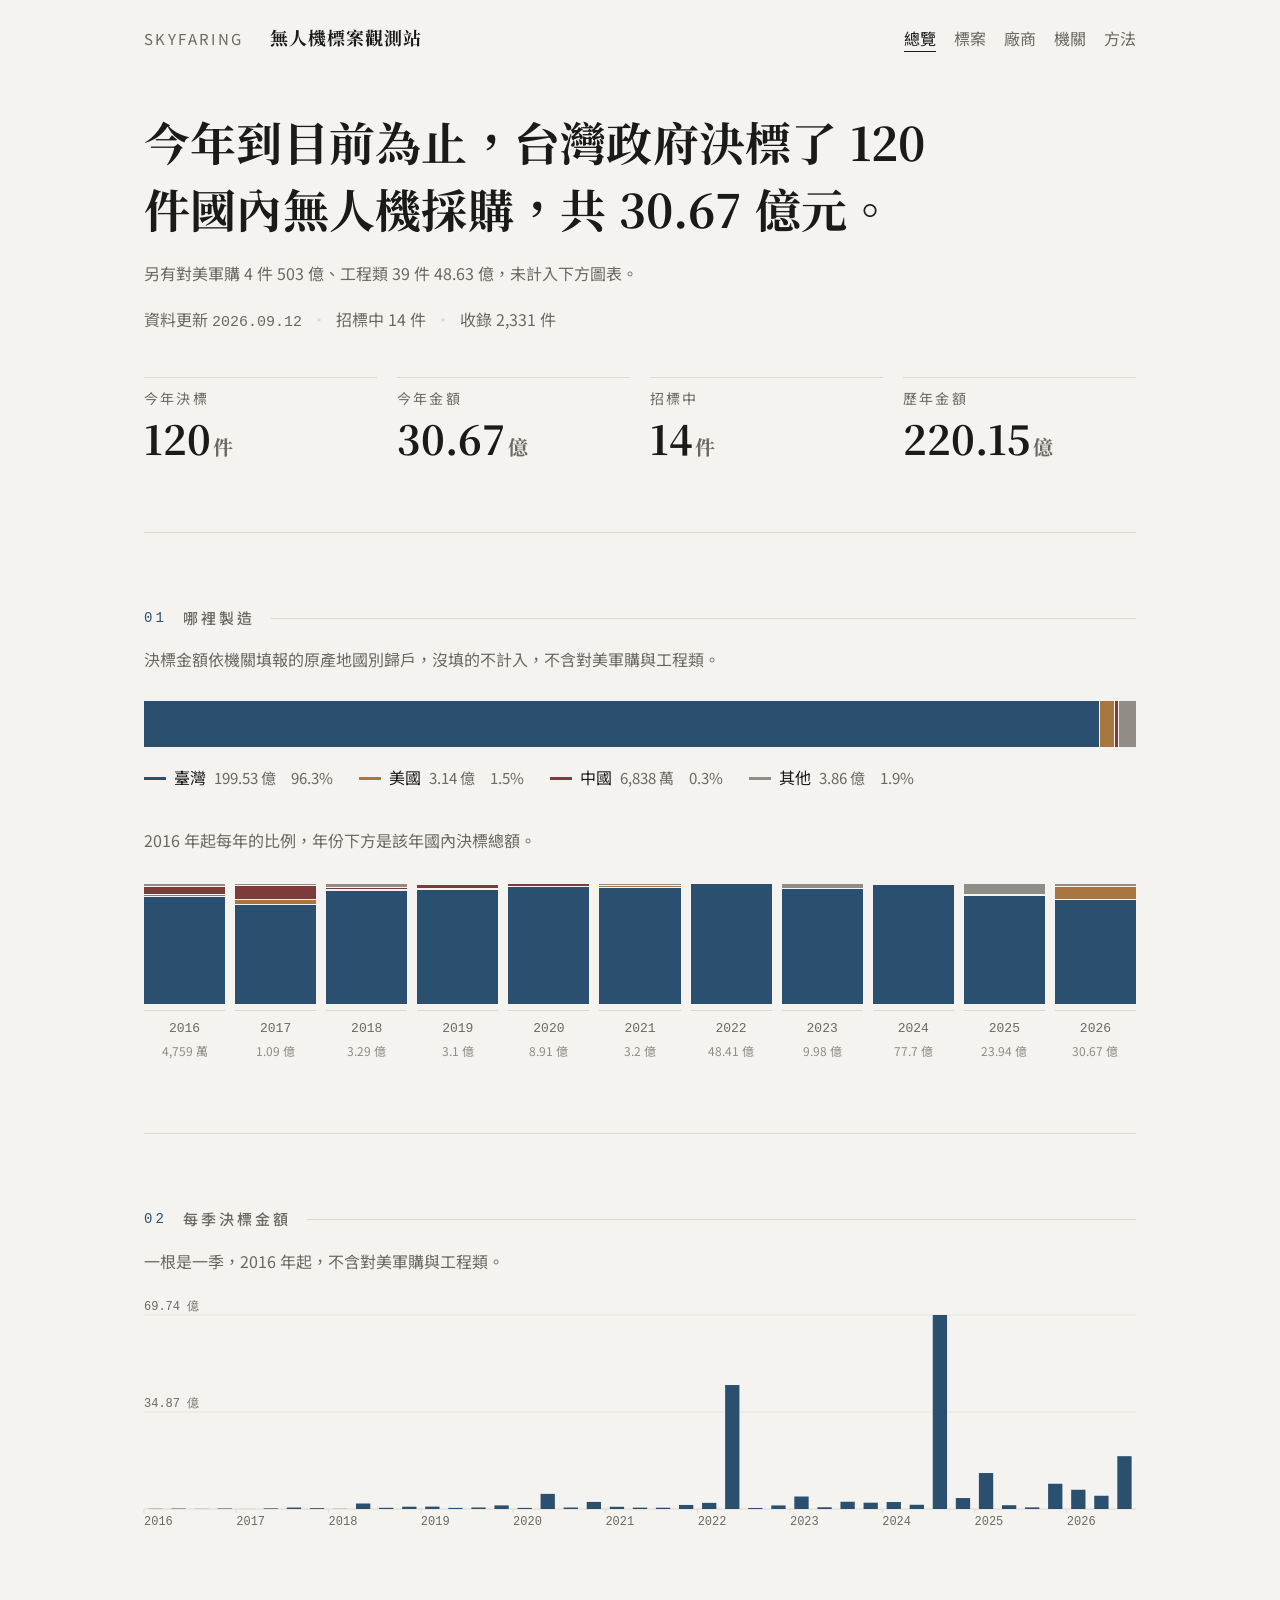
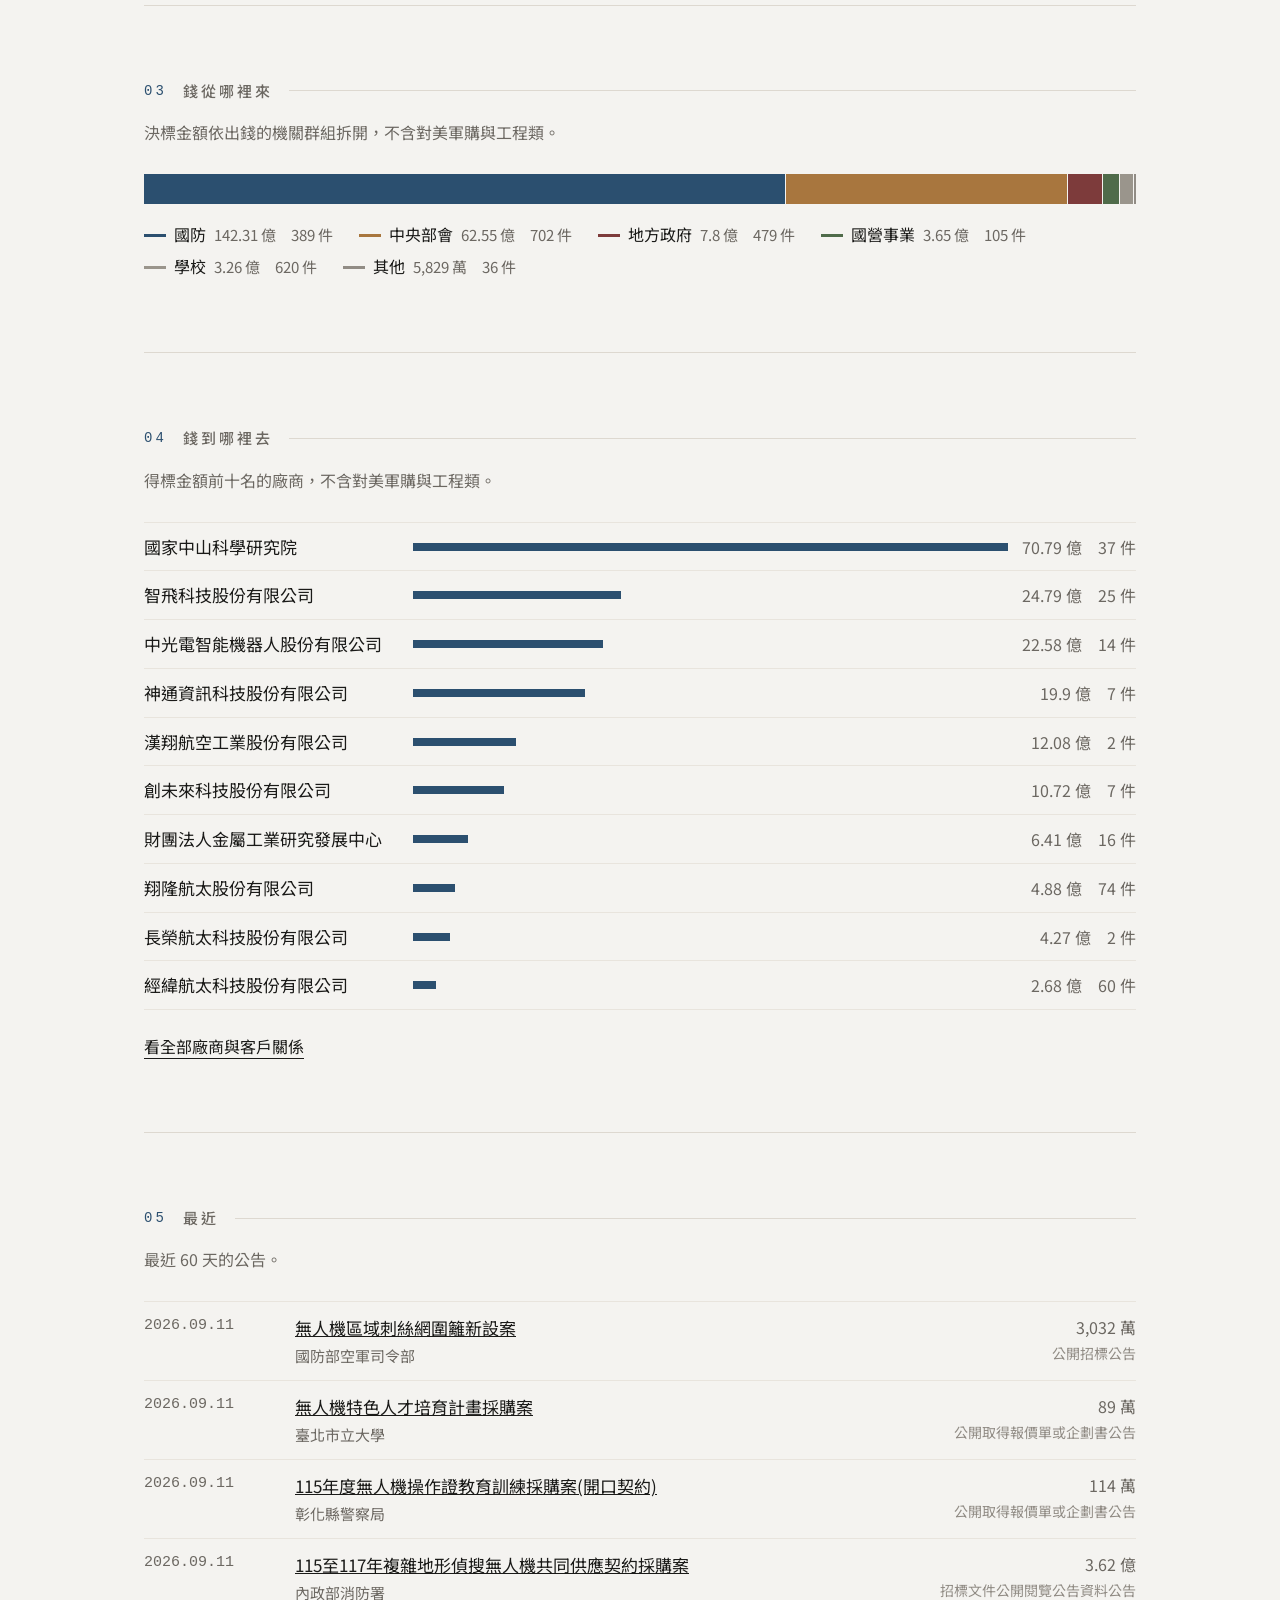
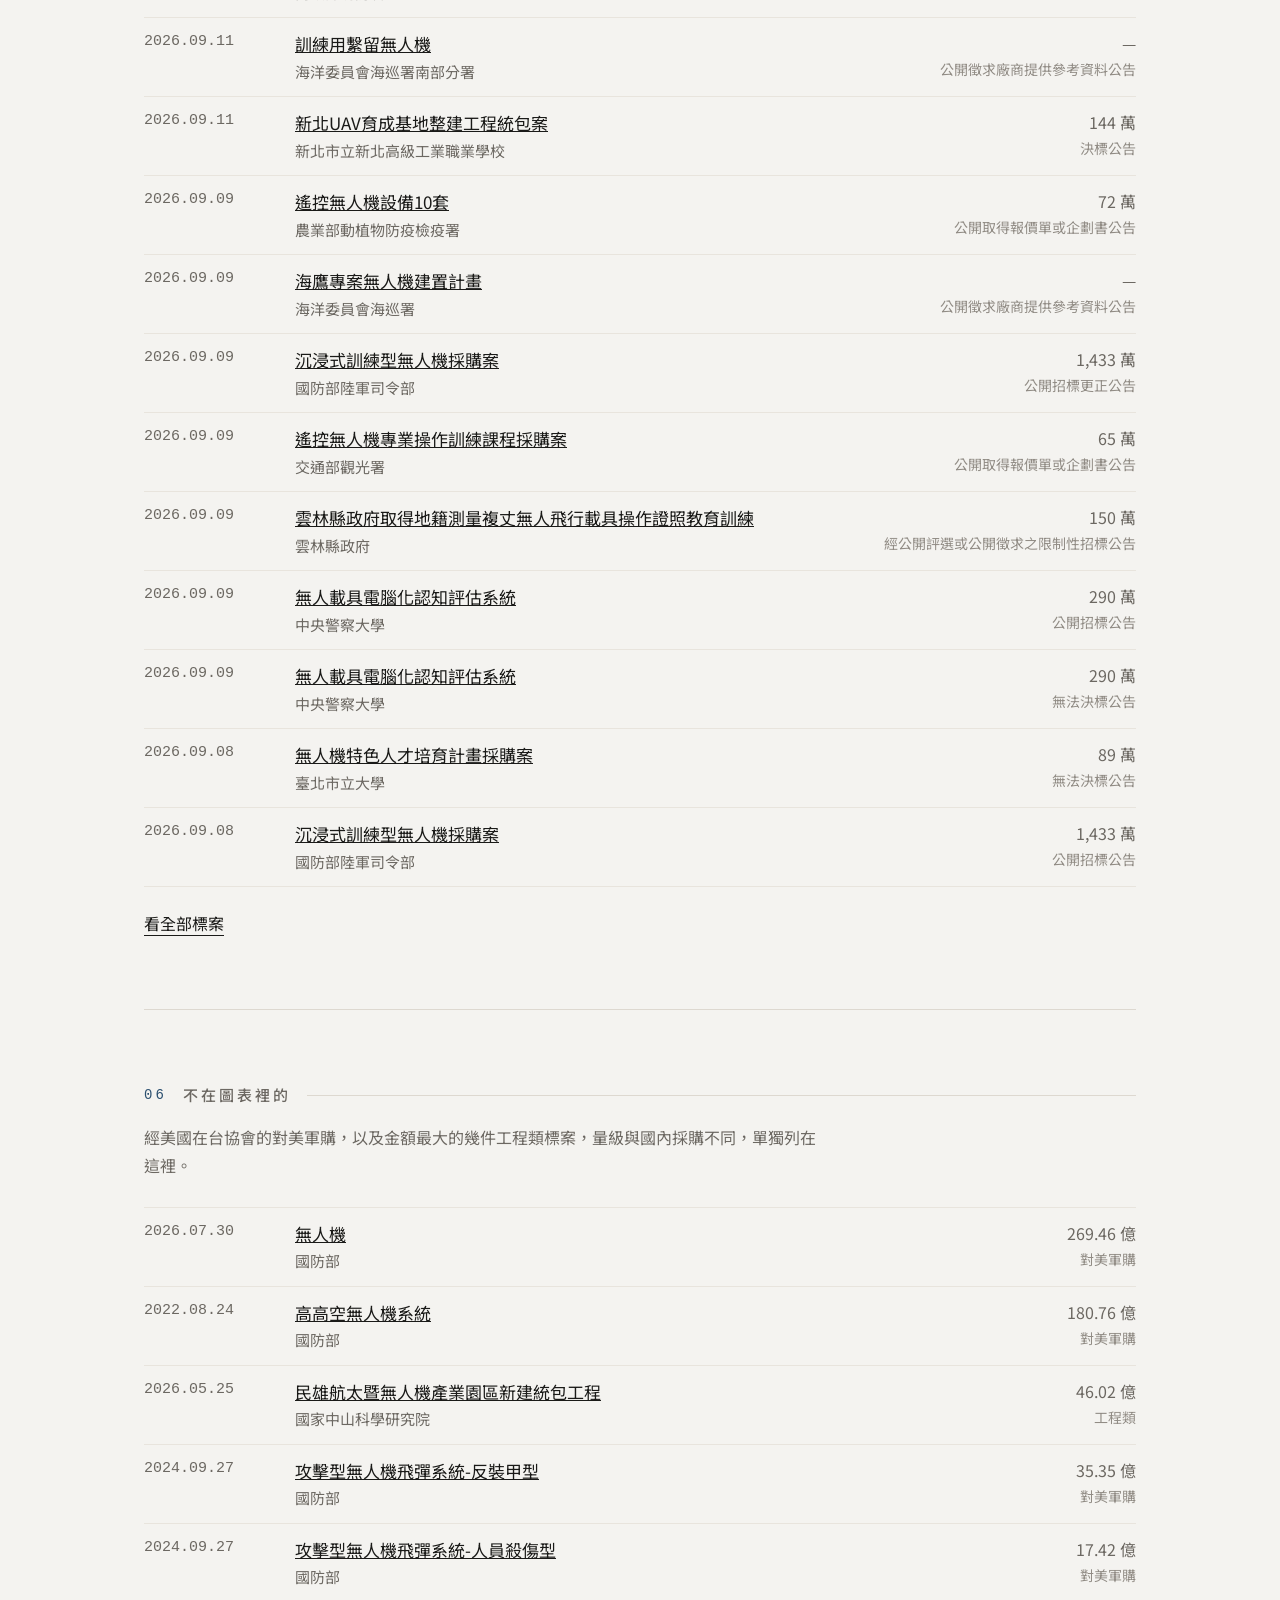
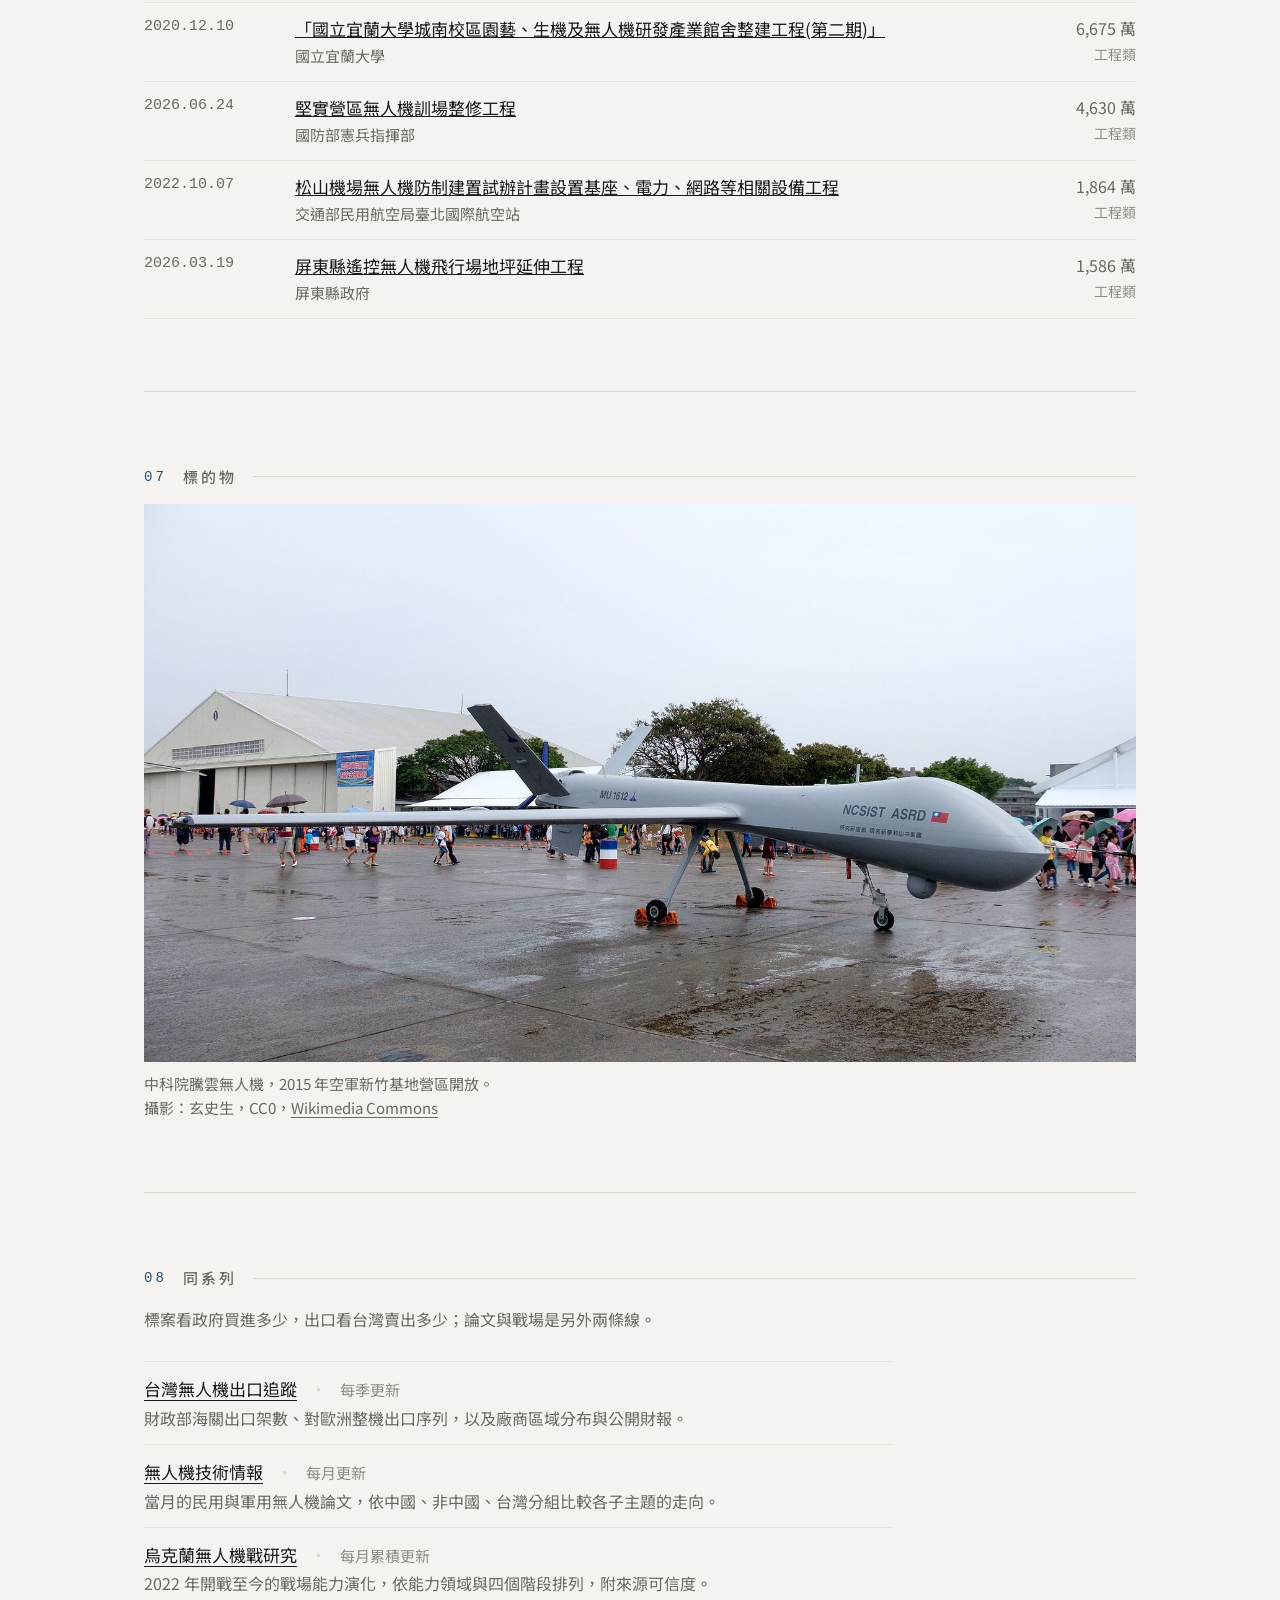
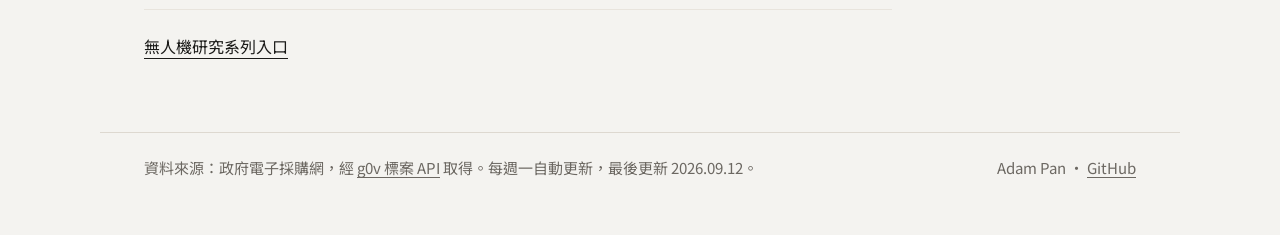
==== index.html @ 0f74eb2a "site: 與主站無人機研究系列互連 首頁末尾與方法頁各加一節「同系列」，列出台灣無人機出口追蹤、 無人機技術情報、烏克蘭無人機戰研究三個儀表板與更新節奏， 並連回 skyfaring.net 的無人" ====
<!DOCTYPE html>
<html lang="zh-Hant-TW">
<head>
<meta charset="utf-8">
<meta name="viewport" content="width=device-width, initial-scale=1">
<title>台灣無人機標案觀測站｜政府無人機採購決標金額、得標廠商、原產地</title>
<meta name="description" content="台灣政府無人機採購標案的錢流：每季決標金額、機關群組占比、得標廠商排行，以及最重要的一張圖——無人機到底哪裡製造。資料取自政府電子採購網，每週更新。">
<meta name="color-scheme" content="light dark">
<link rel="canonical" href="https://tenders.skyfaring.net/">
<meta property="og:type" content="website">
<meta property="og:site_name" content="無人機標案觀測站">
<meta property="og:title" content="台灣無人機標案觀測站｜政府無人機採購決標金額、得標廠商、原產地">
<meta property="og:description" content="台灣政府無人機採購標案的錢流：每季決標金額、機關群組占比、得標廠商排行，以及無人機原產地逐年變化。">
<meta property="og:url" content="https://tenders.skyfaring.net/">
<meta property="og:image" content="https://tenders.skyfaring.net/assets/img/tengyun-hsinchu-2015.jpg">
<meta name="twitter:card" content="summary_large_image">
<link rel="preconnect" href="https://fonts.googleapis.com">
<link rel="preconnect" href="https://fonts.gstatic.com" crossorigin>
<link rel="stylesheet" href="https://fonts.googleapis.com/css2?family=Noto+Sans+TC:wght@400;500&family=Noto+Serif+TC:wght@700&display=swap">
<link rel="icon" href="favicon.svg" type="image/svg+xml">
<link rel="stylesheet" href="assets/style.css?v=9">
<script type="module" src="assets/index.js?v=9"></script>
</head>
<body>

<header class="site-head">
  <a class="brand" href="https://skyfaring.net">Skyfaring</a>
  <span class="site-name">無人機標案觀測站</span>
  <nav class="nav" aria-label="主選單">
    <a data-p="index" href="./">總覽</a>
    <a data-p="tenders" href="tenders">標案</a>
    <a data-p="vendors" href="vendors">廠商</a>
    <a data-p="agencies" href="agencies">機關</a>
    <a data-p="about" href="about">方法</a>
  </nav>
</header>

<main class="col">

  <section class="hero" aria-labelledby="lede">
    <h1 class="serif lede" id="lede">載入中…</h1>
    <p class="meta" id="hero-aside" hidden></p>
    <p class="meta" id="hero-meta"></p>

    <dl class="totals">
      <div class="total">
        <dt>今年決標</dt>
        <dd class="num" id="t-year-count">—</dd>
      </div>
      <div class="total">
        <dt>今年金額</dt>
        <dd class="num" id="t-year-amount">—</dd>
      </div>
      <div class="total">
        <dt>招標中</dt>
        <dd class="num" id="t-open">—</dd>
      </div>
      <div class="total">
        <dt>歷年金額</dt>
        <dd class="num" id="t-all-amount">—</dd>
      </div>
    </dl>
  </section>

  <section aria-labelledby="h-origin">
    <h2 class="sec-h" id="h-origin"><span class="sec-n">01</span><span>哪裡製造</span></h2>
    <p class="note">決標金額依機關填報的原產地國別歸戶，沒填的不計入，不含對美軍購與工程類。</p>
    <div class="sbar sbar-big" id="origin-bar" role="img"></div>
    <ul class="legend" id="origin-legend"></ul>
    <p class="note" id="origin-years-note" style="margin:34px 0 0">2016 年起每年的比例，年份下方是該年國內決標總額。</p>
    <div class="years" id="origin-years" role="list"></div>
  </section>

  <section aria-labelledby="h-quarter">
    <h2 class="sec-h" id="h-quarter"><span class="sec-n">02</span><span>每季決標金額</span></h2>
    <p class="note" id="quarter-note">一根是一季，2016 年起，不含對美軍購與工程類。</p>
    <div class="chart" id="quarter-chart"></div>
  </section>

  <section aria-labelledby="h-group">
    <h2 class="sec-h" id="h-group"><span class="sec-n">03</span><span>錢從哪裡來</span></h2>
    <p class="note">決標金額依出錢的機關群組拆開，不含對美軍購與工程類。</p>
    <div class="sbar" id="group-bar" role="img"></div>
    <ul class="legend" id="group-legend"></ul>
  </section>

  <section aria-labelledby="h-vendor">
    <h2 class="sec-h" id="h-vendor"><span class="sec-n">04</span><span>錢到哪裡去</span></h2>
    <p class="note">得標金額前十名的廠商，不含對美軍購與工程類。</p>
    <div class="hbars" id="vendor-bars"></div>
    <p class="more"><a href="vendors">看全部廠商與客戶關係</a></p>
  </section>

  <section aria-labelledby="h-recent">
    <h2 class="sec-h" id="h-recent"><span class="sec-n">05</span><span>最近</span></h2>
    <p class="note">最近 60 天的公告。</p>
    <ul class="recent" id="recent-list"></ul>
    <p class="more"><a href="tenders">看全部標案</a></p>
  </section>

  <section id="offbook" aria-labelledby="h-offbook" hidden>
    <h2 class="sec-h" id="h-offbook"><span class="sec-n">06</span><span>不在圖表裡的</span></h2>
    <p class="note">經美國在台協會的對美軍購，以及金額最大的幾件工程類標案，量級與國內採購不同，單獨列在這裡。</p>
    <ul class="recent" id="offbook-list"></ul>
  </section>

  <section aria-labelledby="h-photo">
    <h2 class="sec-h" id="h-photo"><span class="sec-n">07</span><span>標的物</span></h2>
    <figure class="photo">
      <img src="assets/img/tengyun-hsinchu-2015.jpg" width="1600" height="900" loading="lazy" decoding="async"
           alt="停機坪上靜態展示的中科院騰雲大型無人機，機身標示 NCSIST ASRD。">
      <figcaption>
        中科院騰雲無人機，2015 年空軍新竹基地營區開放。<br>
        攝影：玄史生，CC0，<a href="https://commons.wikimedia.org/wiki/File:NCSIST_ASRD_MALE_UAV_Display_at_Hsinchu_Air_Force_Base_20151121a.jpg" rel="noopener">Wikimedia Commons</a>
      </figcaption>
    </figure>
  </section>

  <section aria-labelledby="h-series">
    <h2 class="sec-h" id="h-series"><span class="sec-n">08</span><span>同系列</span></h2>
    <p class="note">標案看政府買進多少，出口看台灣賣出多少；論文與戰場是另外兩條線。</p>
    <ul class="series">
      <li>
        <a href="https://skyfaring.net/taiwan-drone-export/">台灣無人機出口追蹤</a><span class="sep"> · </span><span class="k">每季更新</span>
        <span class="d">財政部海關出口架數、對歐洲整機出口序列，以及廠商區域分布與公開財報。</span>
      </li>
      <li>
        <a href="https://skyfaring.net/drone-review/">無人機技術情報</a><span class="sep"> · </span><span class="k">每月更新</span>
        <span class="d">當月的民用與軍用無人機論文，依中國、非中國、台灣分組比較各子主題的走向。</span>
      </li>
      <li>
        <a href="https://skyfaring.net/ukraine-review/">烏克蘭無人機戰研究</a><span class="sep"> · </span><span class="k">每月累積更新</span>
        <span class="d">2022 年開戰至今的戰場能力演化，依能力領域與四個階段排列，附來源可信度。</span>
      </li>
    </ul>
    <p class="more"><a href="https://skyfaring.net/projects/drone-research/">無人機研究系列入口</a></p>
  </section>

</main>

<footer class="site-foot">
  <p>資料來源：政府電子採購網，經 <a href="https://pcc-api.openfun.app/" rel="noopener">g0v 標案 API</a> 取得。每週一自動更新，最後更新 <time data-updated>—</time>。</p>
  <p class="fr">Adam Pan<span class="sep"> · </span><a href="https://github.com/lioneer32232002-commits/drone-tenders" rel="noopener">GitHub</a></p>
</footer>

</body>
</html>
---- assets/style.css ----
/* 無人機標案觀測站 — editorial print, zero build */

:root {
  color-scheme: light dark;

  --bg: #f4f3f0;
  --paper: #efedea;
  --fg: #1a1a18;
  --muted: #6c6862;
  --faint: #918c85;
  --rule: #ddd8d0;
  --hair: #e8e4dd;
  --accent: #2b4f6f;

  /* 原產地／類別用色，深淺色各一套 */
  --c1: #2b4f6f;
  --c2: #a8763e;
  --c3: #7d3b3b;
  --c4: #4f6b4a;
  --c5: #9a958c;

  --sans: "Noto Sans TC", system-ui, -apple-system, "Segoe UI", "PingFang TC",
    "Microsoft JhengHei", sans-serif;
  --serif: "Noto Serif TC", "Songti TC", "Source Han Serif TC", Georgia, serif;
  --mono: ui-monospace, "JetBrains Mono", Menlo, Consolas, monospace;

  --pad: 22px;
  --col: 1080px;
}

@media (prefers-color-scheme: dark) {
  :root {
    --bg: #131412;
    --paper: #191a18;
    --fg: #e9e6e0;
    --muted: #948f88;
    --faint: #7b766f;
    --rule: #2b2d2a;
    --hair: #232522;
    --accent: #9dc0dc;

    --c1: #7fa9cc;
    --c2: #d8a86a;
    --c3: #c98585;
    --c4: #91b089;
    --c5: #8b867e;
  }
}

*, *::before, *::after { box-sizing: border-box; }

html { -webkit-text-size-adjust: 100%; }

body {
  margin: 0;
  background: var(--bg);
  color: var(--fg);
  font-family: var(--sans);
  font-size: 18px;
  line-height: 1.75;
  overflow-x: hidden;
  font-variant-numeric: tabular-nums;
  -webkit-font-smoothing: antialiased;
}

a { color: inherit; }
a:hover { color: var(--accent); }

h1, h2, h3, p, ul, ol, dl, figure { margin: 0; }
ul, ol { padding: 0; list-style: none; }

.serif { font-family: var(--serif); font-weight: 700; }
.num { font-variant-numeric: tabular-nums; white-space: nowrap; }

.sr-only {
  position: absolute;
  width: 1px; height: 1px;
  margin: -1px; padding: 0;
  overflow: hidden;
  clip: rect(0 0 0 0);
  clip-path: inset(50%);
  white-space: nowrap;
}

:focus-visible { outline: 1px solid var(--accent); outline-offset: 3px; }

/* ---------- 版面 ---------- */

.site-head, .col, .site-foot {
  max-width: var(--col);
  margin: 0 auto;
  padding-left: var(--pad);
  padding-right: var(--pad);
}

.site-head {
  display: flex;
  align-items: baseline;
  flex-wrap: wrap;
  gap: 4px 20px;
  padding-top: 18px;
  padding-bottom: 14px;
}

.brand {
  font-size: 15px;
  letter-spacing: 0.16em;
  text-transform: uppercase;
  color: var(--muted);
  text-decoration: none;
}

.brand:hover { color: var(--fg); }

.site-name {
  flex: 1 1 auto;
  font-family: var(--serif);
  font-weight: 700;
  font-size: 18px;
  letter-spacing: 0.06em;
}

.nav {
  display: flex;
  flex-wrap: wrap;
  gap: 0 18px;
  width: 100%;
  padding: 10px 0 0;
  border-top: 1px solid var(--hair);
}

.nav a {
  padding: 2px 0;
  font-size: 16px;
  color: var(--muted);
  text-decoration: none;
}

.nav a:hover { color: var(--fg); }

.nav a[aria-current="page"] {
  color: var(--fg);
  text-decoration: underline;
  text-underline-offset: 6px;
  text-decoration-thickness: 1px;
}

.col > section { padding-block: 52px; }
.col > section + section { border-top: 1px solid var(--rule); }
.col > section.hero { padding-top: 26px; }
.col > section.tight { padding-top: 30px; border-top: 0; }

.sec-h {
  display: flex;
  align-items: center;
  gap: 16px;
  margin: 0 0 12px;
  font-weight: 500;
  font-size: 15px;
  letter-spacing: 0.2em;
  color: var(--muted);
}

.sec-h .sec-n { font-family: var(--mono); font-size: 14px; color: var(--accent); }
.sec-h::after { content: ""; flex: 1 1 auto; height: 1px; background: var(--rule); }

.note {
  margin: 0 0 28px;
  max-width: 42em;
  font-size: 16px;
  color: var(--muted);
}

h3 {
  margin: 0 0 14px;
  font-weight: 500;
  font-size: 15px;
  letter-spacing: 0.14em;
  color: var(--muted);
}

/* ---------- hero ---------- */

.lede {
  margin: 0;
  font-size: clamp(28px, 5.2vw, 46px);
  line-height: 1.45;
  letter-spacing: 0.005em;
  max-width: 17em;
}

.lede b { font-weight: 700; }

.page-title {
  margin: 0 0 14px;
  font-family: var(--serif);
  font-weight: 700;
  font-size: clamp(26px, 4.4vw, 38px);
  line-height: 1.4;
}

.meta { margin: 18px 0 0; font-size: 16px; color: var(--muted); }
.meta .sep { padding: 0 9px; color: var(--rule); }
.meta time { font-family: var(--mono); font-size: 15px; }

.totals {
  display: grid;
  grid-template-columns: repeat(4, 1fr);
  gap: 26px 20px;
  margin: 40px 0 0;
}

.total { border-top: 1px solid var(--rule); padding-top: 8px; }
.total dt { font-size: 14px; letter-spacing: 0.16em; color: var(--muted); }
.total dd {
  margin: 6px 0 0;
  font-family: var(--serif);
  font-weight: 700;
  font-size: clamp(26px, 4vw, 40px);
  line-height: 1.1;
}

.total dd .u { font-size: 0.5em; letter-spacing: 0.06em; color: var(--muted); padding-left: 2px; }

/* ---------- 堆疊條 ---------- */

.sbar {
  display: flex;
  width: 100%;
  height: 30px;
  margin: 4px 0 0;
  overflow: hidden;
}

.sbar > span { display: block; height: 100%; min-width: 1px; }
.sbar > span + span { box-shadow: inset 1px 0 0 var(--bg); }

.sbar-big { height: 46px; }

.legend {
  display: flex;
  flex-wrap: wrap;
  gap: 4px 26px;
  margin: 16px 0 0;
  font-size: 16px;
}

.legend li { display: flex; align-items: baseline; gap: 8px; }

.legend .sw {
  flex: none;
  width: 22px;
  height: 3px;
  transform: translateY(-4px);
}

.legend .k { color: var(--fg); }
.legend .v { font-size: 15px; color: var(--muted); }

.c1 { background: var(--c1); }
.c2 { background: var(--c2); }
.c3 { background: var(--c3); }
.c4 { background: var(--c4); }
.c5 { background: var(--c5); }
.c6 { background: var(--faint); }

/* ---------- 逐年小圖 ---------- */

.years {
  display: grid;
  grid-auto-flow: column;
  grid-auto-columns: minmax(0, 1fr);
  gap: 10px;
  margin: 30px 0 0;
}

.years .yr { min-width: 0; }

.years .col-bar {
  display: flex;
  flex-direction: column-reverse;
  max-width: 130px;
  height: 120px;
  margin: 0 auto;
  background: var(--hair);
}

.years .col-bar > span { display: block; width: 100%; }
.years .col-bar > span + span { box-shadow: inset 0 -1px 0 var(--bg); }

.years .yl {
  display: block;
  padding-top: 7px;
  border-top: 1px solid var(--rule);
  margin-top: 6px;
  font-family: var(--mono);
  font-size: 13px;
  color: var(--muted);
  text-align: center;
}

.years .yv {
  display: block;
  font-size: 12px;
  color: var(--faint);
  text-align: center;
}

/* ---------- 長條圖（SVG） ---------- */

.chart { width: 100%; margin-top: 8px; }
.chart svg { display: block; width: 100%; height: auto; overflow: visible; }

.bar { fill: var(--accent); transition: opacity 150ms ease; }
.bar-open { fill: var(--rule); }
.bar:hover, .bar.on { opacity: 1; }
.chart.dim .bar { opacity: 0.42; }
.axis { stroke: var(--rule); stroke-width: 1; }
.tickline { stroke: var(--hair); stroke-width: 1; }
.tlabel {
  fill: var(--muted);
  font-family: var(--mono);
  font-size: 12px;
}
.hit { fill: transparent; cursor: default; }

/* ---------- 橫條排行 ---------- */

.hbars { margin-top: 4px; }

.hbar {
  display: grid;
  grid-template-columns: minmax(0, 15em) minmax(0, 1fr) auto;
  align-items: center;
  gap: 14px;
  padding: 9px 0;
  border-top: 1px solid var(--hair);
  font-size: 17px;
}

.hbar:last-child { border-bottom: 1px solid var(--hair); }
.hbar .k { min-width: 0; overflow-wrap: anywhere; }
.hbar .t { height: 8px; background: var(--accent); min-width: 1px; }
.hbar .v { font-size: 16px; color: var(--muted); }

/* ---------- 最近 ---------- */

.recent li {
  display: grid;
  grid-template-columns: 7.5em minmax(0, 1fr) auto;
  gap: 6px 16px;
  padding: 11px 0;
  border-top: 1px solid var(--hair);
}

.recent li:last-child { border-bottom: 1px solid var(--hair); }
.recent .d { font-family: var(--mono); font-size: 15px; color: var(--muted); }
.recent .t { min-width: 0; font-size: 17px; overflow-wrap: anywhere; }
.recent .t .ag { display: block; font-size: 15px; color: var(--muted); }
.recent .a { font-size: 16px; color: var(--muted); text-align: right; white-space: nowrap; }
.recent .a .ty { display: block; font-size: 14px; color: var(--faint); }

.more { margin-top: 22px; font-size: 16px; }
.more a { text-underline-offset: 5px; }

/* ---------- 圖片 ---------- */

figure.photo { margin: 0; }
figure.photo img { display: block; width: 100%; height: auto; background: var(--hair); }

figure.photo figcaption {
  padding-top: 10px;
  font-size: 15px;
  line-height: 1.6;
  color: var(--muted);
}

figure.photo figcaption a { text-underline-offset: 3px; }

/* ---------- 篩選器（細框／底線，無膠囊無陰影） ---------- */

.filters {
  display: flex;
  flex-wrap: wrap;
  align-items: flex-end;
  gap: 14px 26px;
  padding: 0 0 14px;
  border-bottom: 1px solid var(--rule);
}

.field { display: flex; flex-direction: column; gap: 2px; min-width: 0; }

.field label {
  font-size: 13px;
  letter-spacing: 0.14em;
  color: var(--muted);
}

.field select,
.field input {
  appearance: none;
  min-width: 7em;
  max-width: 100%;
  padding: 3px 18px 3px 0;
  border: 0;
  border-bottom: 1px solid var(--rule);
  border-radius: 0;
  background: none;
  color: var(--fg);
  font: inherit;
  font-size: 16px;
  line-height: 1.5;
}

.field select {
  background-image: linear-gradient(45deg, transparent 50%, currentColor 50%),
    linear-gradient(135deg, currentColor 50%, transparent 50%);
  background-position: calc(100% - 8px) calc(50% + 1px), calc(100% - 3px) calc(50% + 1px);
  background-size: 5px 5px, 5px 5px;
  background-repeat: no-repeat;
}

.field select:hover, .field input:hover { border-bottom-color: var(--fg); }
.field input::placeholder { color: var(--faint); }
.field option { background: var(--bg); color: var(--fg); }

.field-wide input { min-width: 13em; }

.linkish {
  appearance: none;
  padding: 0;
  border: 0;
  background: none;
  color: inherit;
  font: inherit;
  font-size: 16px;
  text-decoration: underline;
  text-underline-offset: 5px;
  text-decoration-thickness: 1px;
  cursor: pointer;
}

.linkish:hover { color: var(--accent); }

.btn {
  appearance: none;
  padding: 5px 14px;
  border: 1px solid var(--rule);
  border-radius: 0;
  background: none;
  color: var(--fg);
  font: inherit;
  font-size: 15px;
  letter-spacing: 0.06em;
  cursor: pointer;
}

.btn:hover { border-color: var(--fg); }

.result-line {
  margin: 16px 0 0;
  font-size: 16px;
  color: var(--muted);
}

.result-line .n { color: var(--fg); }
.result-line .sep { color: var(--rule); }

.more-wrap { margin-top: 22px; }

/* ---------- 表格 ---------- */

.table-wrap { margin-top: 18px; }

table { width: 100%; border-collapse: collapse; font-size: 16px; table-layout: fixed; }

thead th {
  padding: 0 10px 8px 0;
  border-bottom: 1px solid var(--rule);
  font-weight: 500;
  font-size: 13px;
  letter-spacing: 0.12em;
  color: var(--muted);
  text-align: left;
  white-space: nowrap;
}

tbody td {
  padding: 11px 10px 11px 0;
  border-bottom: 1px solid var(--hair);
  vertical-align: baseline;
  overflow-wrap: anywhere;
}

tbody tr:nth-child(4n + 3) td { background: var(--paper); }
tbody td:last-child, thead th:last-child { padding-right: 0; }

.t-date { width: 6.6em; font-family: var(--mono); font-size: 15px; color: var(--muted); white-space: nowrap; }
.t-agency { width: 15%; }
.t-title { width: auto; }
.t-num { width: 5.8em; text-align: right; white-space: nowrap; }
.t-vendor { width: 14%; color: var(--muted); }
.t-status { width: 4.2em; white-space: nowrap; color: var(--muted); }

th.t-num { text-align: right; }

.t-title .open-btn {
  font: inherit;
  text-align: left;
  text-decoration: none;
  border-bottom: 1px solid transparent;
}

.t-title .open-btn:hover { border-bottom-color: var(--accent); }
.t-title .flag { font-size: 14px; color: var(--faint); padding-left: 8px; white-space: nowrap; }

tr.detail > td { padding: 0 0 18px; border-bottom: 1px solid var(--hair); background: none !important; }

.detail-box {
  display: grid;
  grid-template-columns: repeat(auto-fit, minmax(220px, 1fr));
  gap: 8px 32px;
  padding: 4px 0 0;
  font-size: 16px;
}

.detail-box dl { display: grid; grid-template-columns: 6.5em minmax(0, 1fr); gap: 2px 12px; }
.detail-box dt { font-size: 14px; letter-spacing: 0.1em; color: var(--muted); }
.detail-box dd { margin: 0; overflow-wrap: anywhere; }
.detail-box .tl li { font-size: 15px; color: var(--muted); }
.detail-box .tl b { font-family: var(--mono); font-weight: 400; color: var(--fg); padding-right: 10px; }

.empty { padding: 40px 0; color: var(--muted); }
.loading { padding: 40px 0; color: var(--faint); }

/* ---------- 排行（廠商／機關） ---------- */

.rank-group + .rank-group { margin-top: 40px; }

.rank-head {
  display: flex;
  align-items: baseline;
  justify-content: space-between;
  gap: 16px;
  padding-bottom: 6px;
  border-bottom: 1px solid var(--rule);
}

.rank-head h3 { margin: 0; }
.rank-head .s { font-size: 15px; color: var(--muted); }

.rows > li { border-bottom: 1px solid var(--hair); }

.row-btn {
  display: grid;
  grid-template-columns: 2.2em minmax(0, 1fr) 8em 5em;
  align-items: baseline;
  gap: 14px;
  width: 100%;
  padding: 12px 0;
  border: 0;
  background: none;
  color: inherit;
  font: inherit;
  font-size: 17px;
  text-align: left;
  cursor: pointer;
}

.row-btn:hover .nm { color: var(--accent); }
.row-btn .i { font-family: var(--mono); font-size: 14px; color: var(--faint); }
.row-btn .nm { min-width: 0; overflow-wrap: anywhere; }
.row-btn .nm .tag { font-size: 13px; letter-spacing: 0.08em; color: var(--faint); padding-left: 10px; }
.row-btn .amt { text-align: right; font-size: 16px; }
.row-btn .cnt { text-align: right; font-size: 15px; color: var(--muted); }

.row-body { padding: 2px 0 20px 3.3em; }
.row-body .sub { font-size: 15px; color: var(--muted); margin-bottom: 10px; }

.mini-list li {
  display: grid;
  grid-template-columns: 6.5em minmax(0, 1fr) 7em;
  gap: 4px 14px;
  padding: 6px 0;
  border-top: 1px solid var(--hair);
  font-size: 16px;
}

.mini-list .d { font-family: var(--mono); font-size: 14px; color: var(--muted); }
.mini-list .k { min-width: 0; overflow-wrap: anywhere; }
.mini-list .k .ag { color: var(--muted); font-size: 15px; }
.mini-list .v { text-align: right; font-size: 15px; color: var(--muted); }
.mini-list.two li { grid-template-columns: minmax(0, 1fr) auto; }

/* ---------- 關係圖 ---------- */

.graph { width: 100%; margin-top: 8px; }
.graph svg { display: block; width: 100%; height: auto; overflow: visible; touch-action: pan-y; }

.ribbon {
  fill: var(--accent);
  fill-opacity: 0.22;
  stroke: none;
  transition: fill-opacity 150ms ease;
}

.graph svg.dim .ribbon { fill-opacity: 0.07; }
.ribbon.on { fill-opacity: 0.5; }

.node-v { fill: var(--accent); }
.node-a { fill: var(--c2); }

.node-label {
  fill: var(--muted);
  font-family: var(--sans);
  font-size: 13px;
}

.graph-key {
  display: flex;
  flex-wrap: wrap;
  gap: 4px 26px;
  margin-top: 18px;
  font-size: 15px;
  color: var(--muted);
}

.graph-key li { display: flex; align-items: baseline; gap: 8px; }
.graph-key .sw { flex: none; width: 18px; height: 7px; transform: translateY(-2px); }
.sw-v { background: var(--accent); }
.sw-a { background: var(--c2); }

/* ---------- 提示 ---------- */

.tip {
  position: fixed;
  z-index: 5;
  transform: translate(-50%, -145%);
  padding: 5px 9px;
  background: var(--bg);
  border: 1px solid var(--rule);
  font-size: 15px;
  line-height: 1.55;
  white-space: nowrap;
  pointer-events: none;
}

.tip b { font-weight: 500; }
.tip .m { color: var(--muted); }

/* ---------- 內文（about） ---------- */

.prose { max-width: 40em; font-size: 17px; }
.prose code, .deflist code {
  font-family: var(--mono);
  font-size: 0.88em;
  color: var(--muted);
}
.prose p + p { margin-top: 18px; }
.prose a { text-underline-offset: 4px; }

.deflist { margin-top: 4px; font-size: 16px; }

.deflist > div {
  display: grid;
  grid-template-columns: 9em minmax(0, 1fr);
  gap: 4px 20px;
  padding: 10px 0;
  border-top: 1px solid var(--hair);
}

.deflist dt { font-size: 15px; color: var(--muted); }
.deflist dd { margin: 0; }

.kwlist {
  display: flex;
  flex-wrap: wrap;
  gap: 6px 20px;
  font-size: 16px;
}

.kwlist li { color: var(--fg); }

.limits { max-width: 44em; font-size: 17px; }
.limits li { padding: 10px 0; border-top: 1px solid var(--hair); }
.limits li:last-child { border-bottom: 1px solid var(--hair); }

/* ---------- 同系列 ---------- */

.series { max-width: 44em; font-size: 17px; }
.series li { padding: 12px 0; border-top: 1px solid var(--hair); }
.series li:last-child { border-bottom: 1px solid var(--hair); }
.series a { text-underline-offset: 4px; }
.series .sep { padding: 0 9px; color: var(--rule); }
.series .k { font-size: 15px; color: var(--faint); }
.series .d { display: block; font-size: 16px; color: var(--muted); }

/* ---------- 頁尾 ---------- */

.site-foot {
  display: grid;
  grid-template-columns: minmax(0, 1fr) auto;
  align-items: baseline;
  gap: 8px 24px;
  padding-top: 22px;
  padding-bottom: 56px;
  border-top: 1px solid var(--rule);
  font-size: 15px;
  line-height: 1.7;
  color: var(--muted);
}

.site-foot a { text-underline-offset: 3px; }
.site-foot .fr { text-align: right; }

/* ---------- 寬螢幕 ---------- */

@media (min-width: 760px) {
  :root { --pad: 44px; }
  .col > section { padding-block: 72px; }
  .col > section.hero { padding-top: 40px; }
  .sec-h { margin-bottom: 14px; }

  .site-head { gap: 6px 26px; padding-top: 22px; }
  .nav { width: auto; margin-left: auto; padding-top: 0; border-top: 0; }
  .site-name { flex: 0 0 auto; }
}

/* ---------- 窄螢幕 ---------- */

@media (max-width: 640px) {
  body { font-size: 17px; }

  .totals { grid-template-columns: repeat(2, 1fr); gap: 22px 18px; }
  .site-foot { grid-template-columns: minmax(0, 1fr); }
  .site-foot .fr { text-align: left; }

  .hbar { grid-template-columns: minmax(0, 1fr) auto; row-gap: 5px; }
  .hbar .t { grid-column: 1 / -1; }

  .recent li { grid-template-columns: minmax(0, 1fr) auto; }
  .recent .d { grid-column: 1 / -1; }

  .years { gap: 5px; }
  .years .col-bar { height: 90px; }
  .years .yl { font-size: 11px; letter-spacing: -0.02em; }
  .years .yv { display: none; }

  .row-btn { grid-template-columns: 2em minmax(0, 1fr) auto; row-gap: 2px; }
  .row-btn .cnt { grid-column: 2 / -1; text-align: left; }
  .row-body { padding-left: 0; }
  .mini-list li { grid-template-columns: minmax(0, 1fr) auto; }
  .mini-list .d { grid-column: 1 / -1; }

  /* 表格轉卡片 */
  table, tbody, tr, td { display: block; width: 100%; }
  table { table-layout: auto; }
  thead { display: none; }

  tbody tr {
    padding: 14px 0;
    border-bottom: 1px solid var(--hair);
  }

  tbody tr:nth-child(4n + 3) td { background: none; }

  tbody td {
    padding: 0;
    border: 0;
    width: auto;
  }

  td.t-date { width: auto; font-size: 14px; }
  td.t-title { width: auto; padding: 3px 0 5px; font-size: 17px; }
  td.t-agency { width: auto; font-size: 15px; color: var(--muted); }

  td.t-num, td.t-vendor, td.t-status {
    display: inline;
    width: auto;
    text-align: left;
    font-size: 15px;
    color: var(--muted);
  }

  td.t-num::before { content: attr(data-l) " "; color: var(--faint); }
  td.t-num + td.t-num::before { content: " · " attr(data-l) " "; }
  td.t-vendor::before { content: " · "; color: var(--rule); }
  td.t-status::before { content: " · "; color: var(--rule); }

  tr.detail > td { padding: 0 0 16px; }
  .detail-box dl { grid-template-columns: 6em minmax(0, 1fr); }
}

@media (prefers-reduced-motion: reduce) {
  * { transition-duration: 1ms !important; animation-duration: 1ms !important; }
}
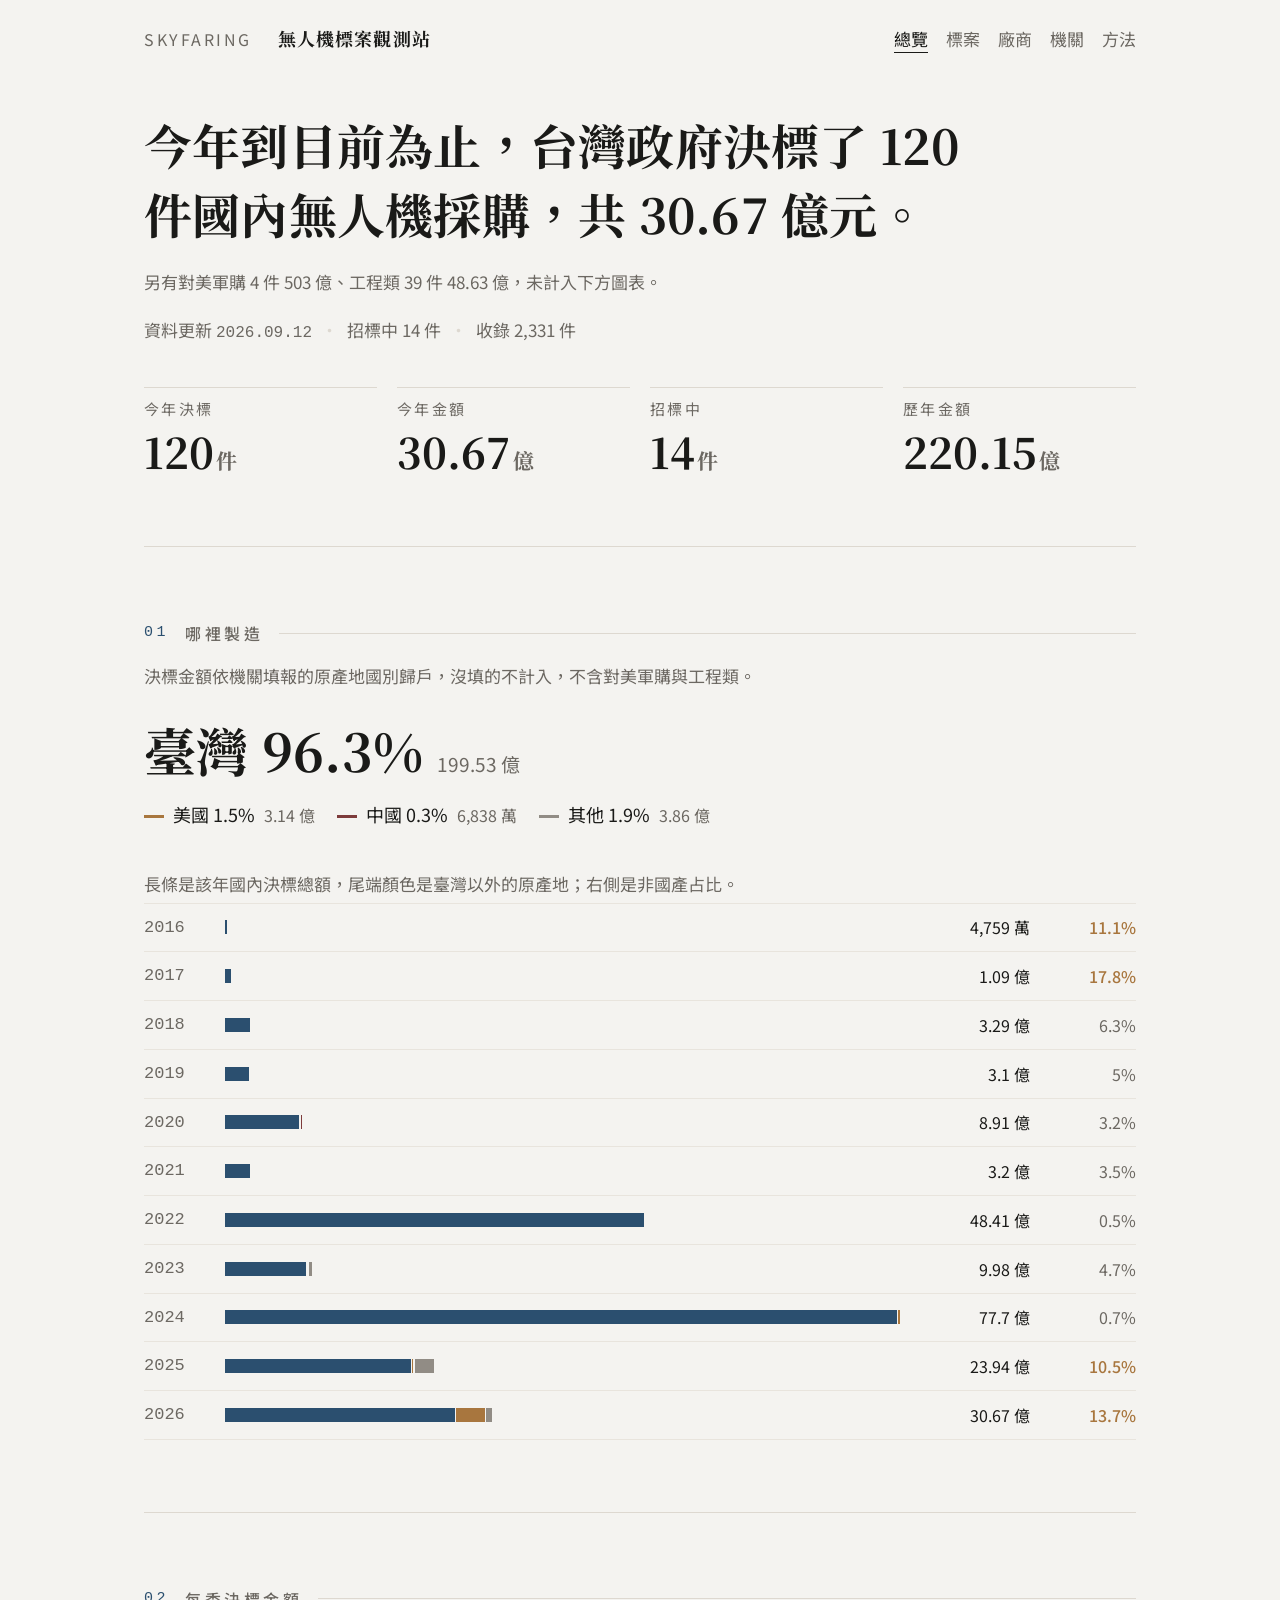
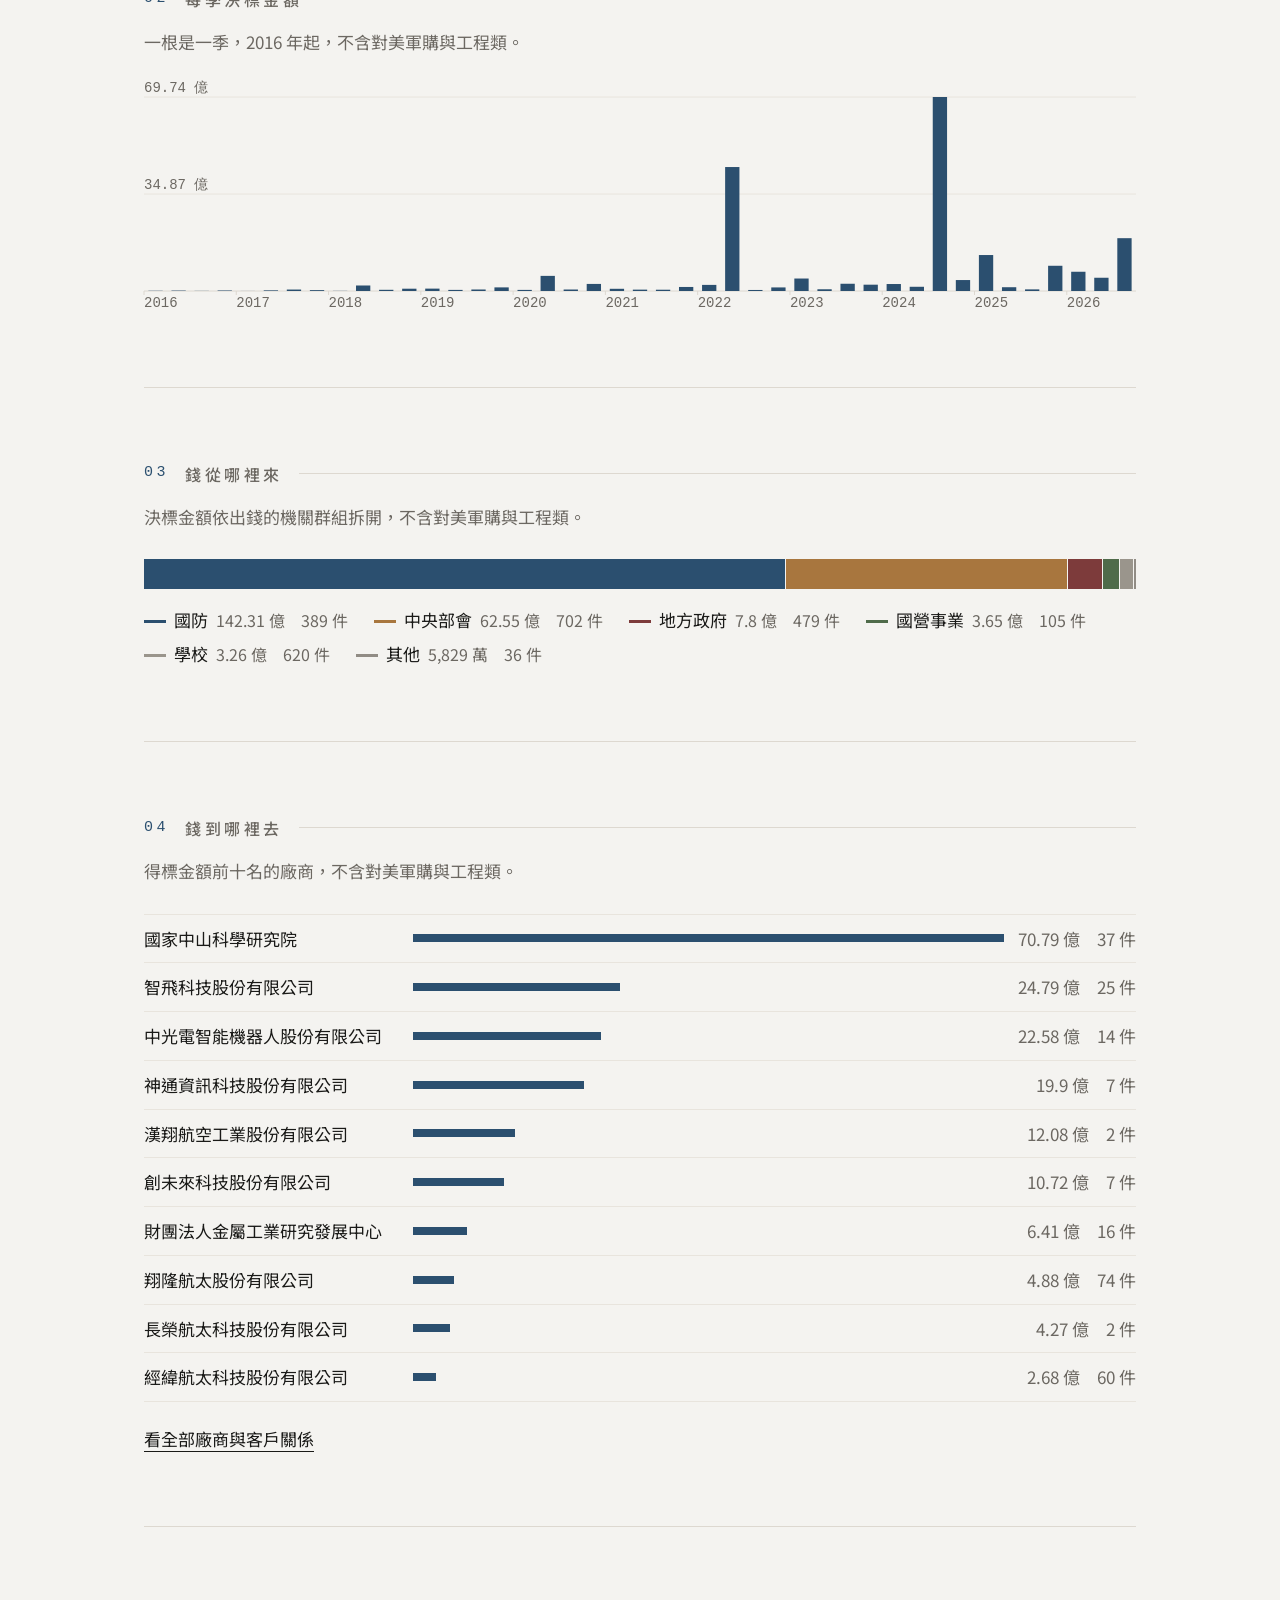
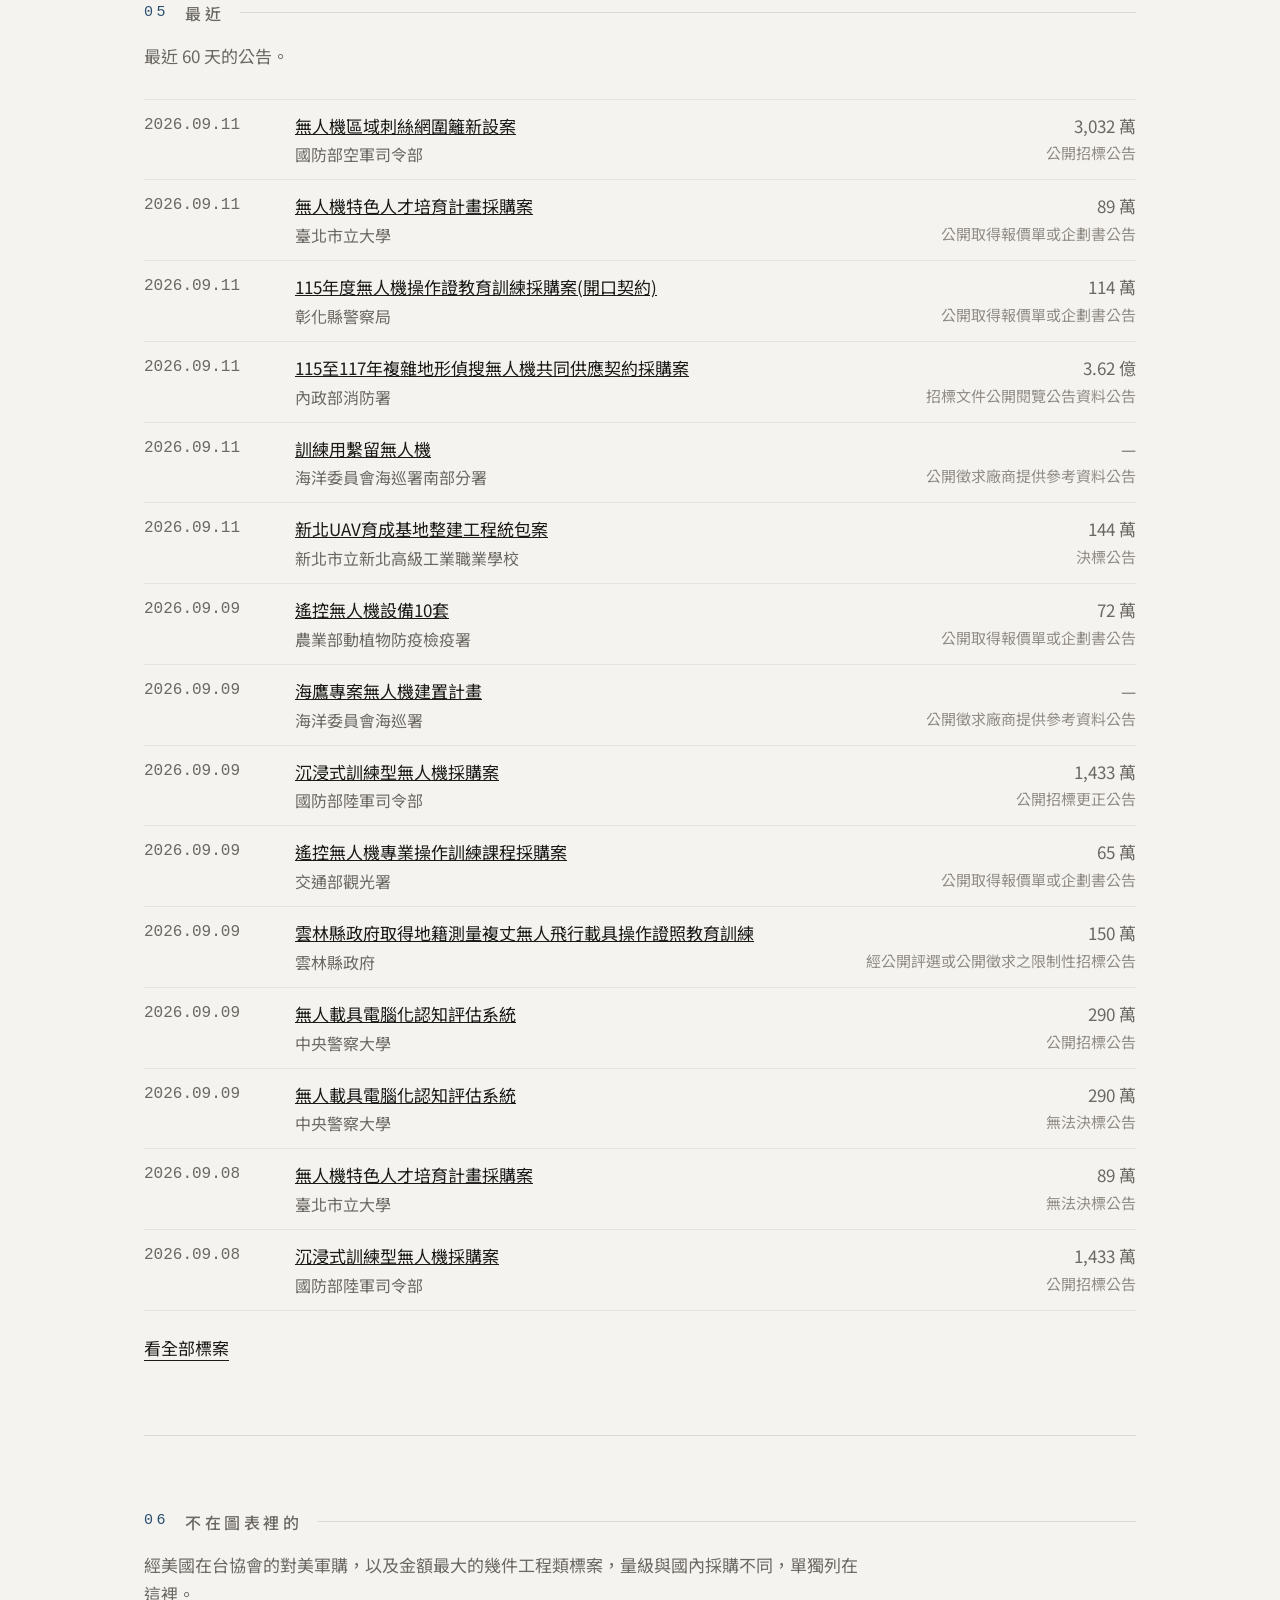
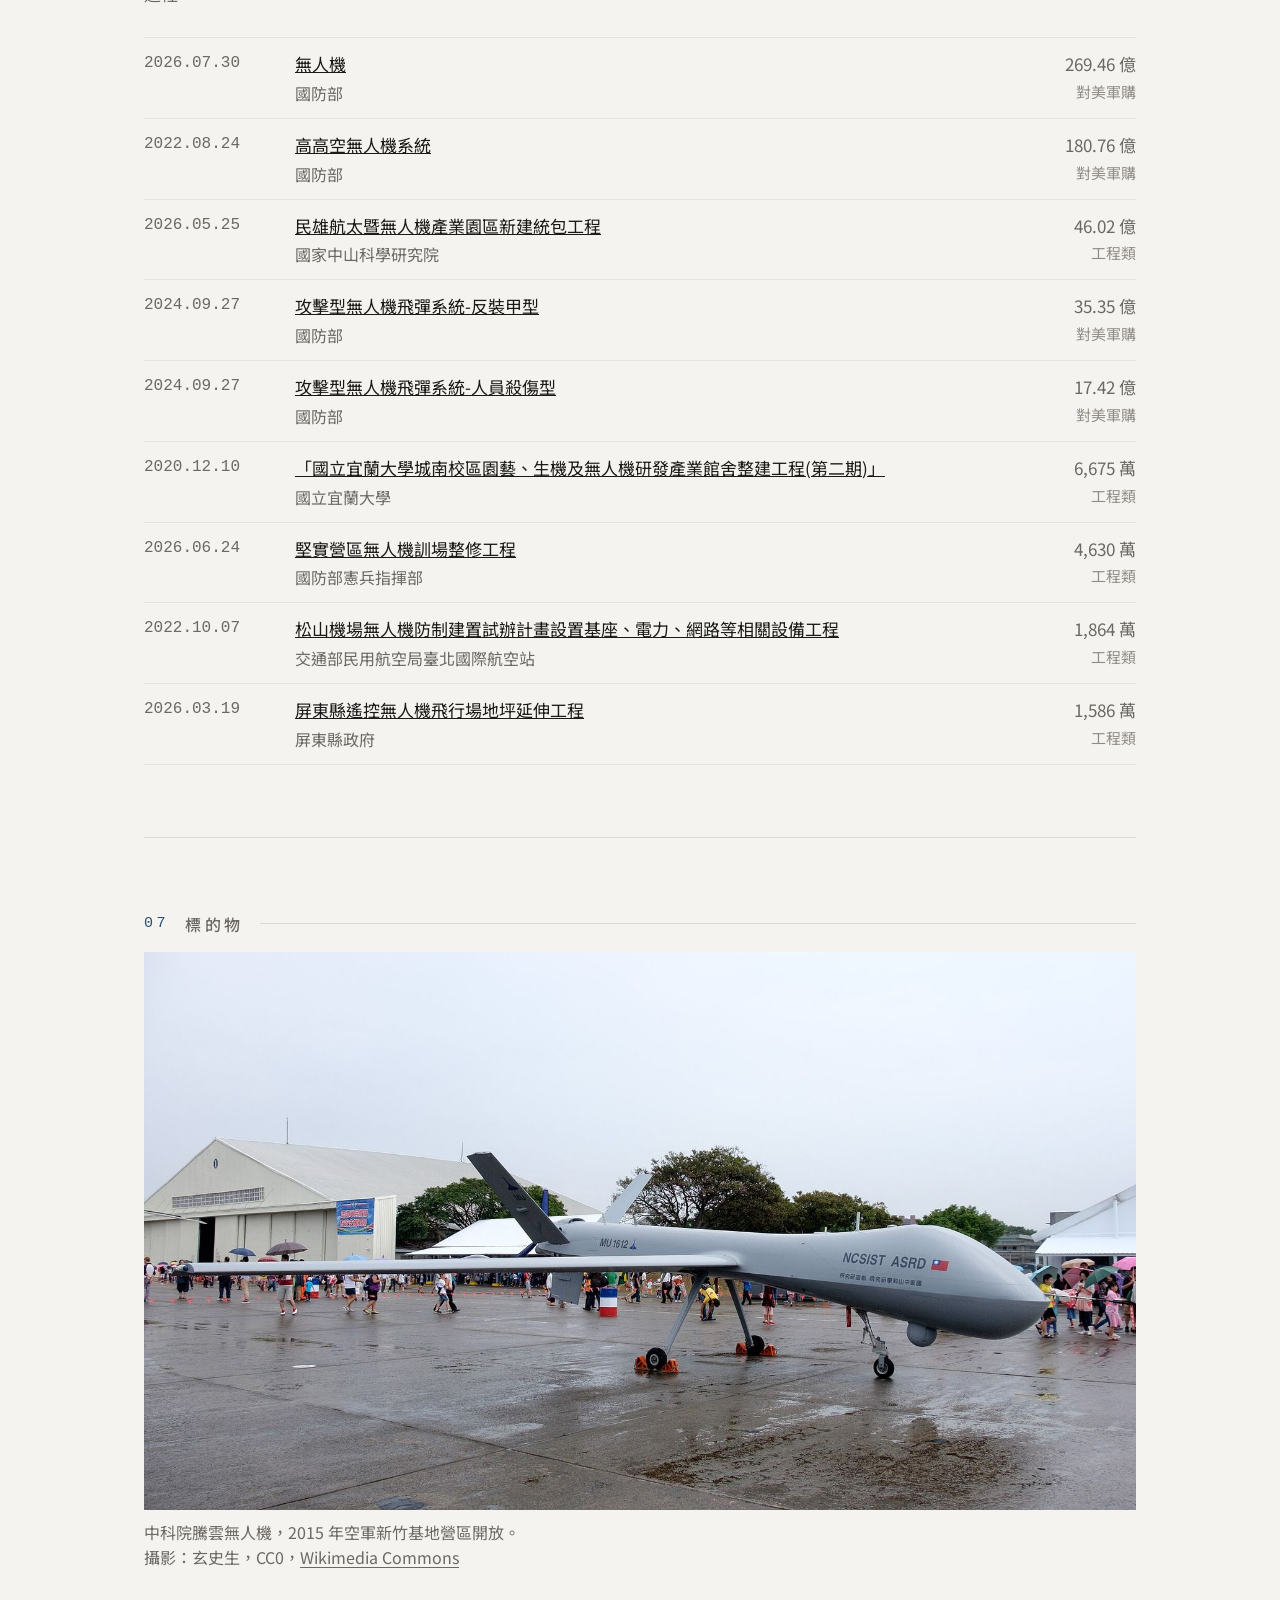
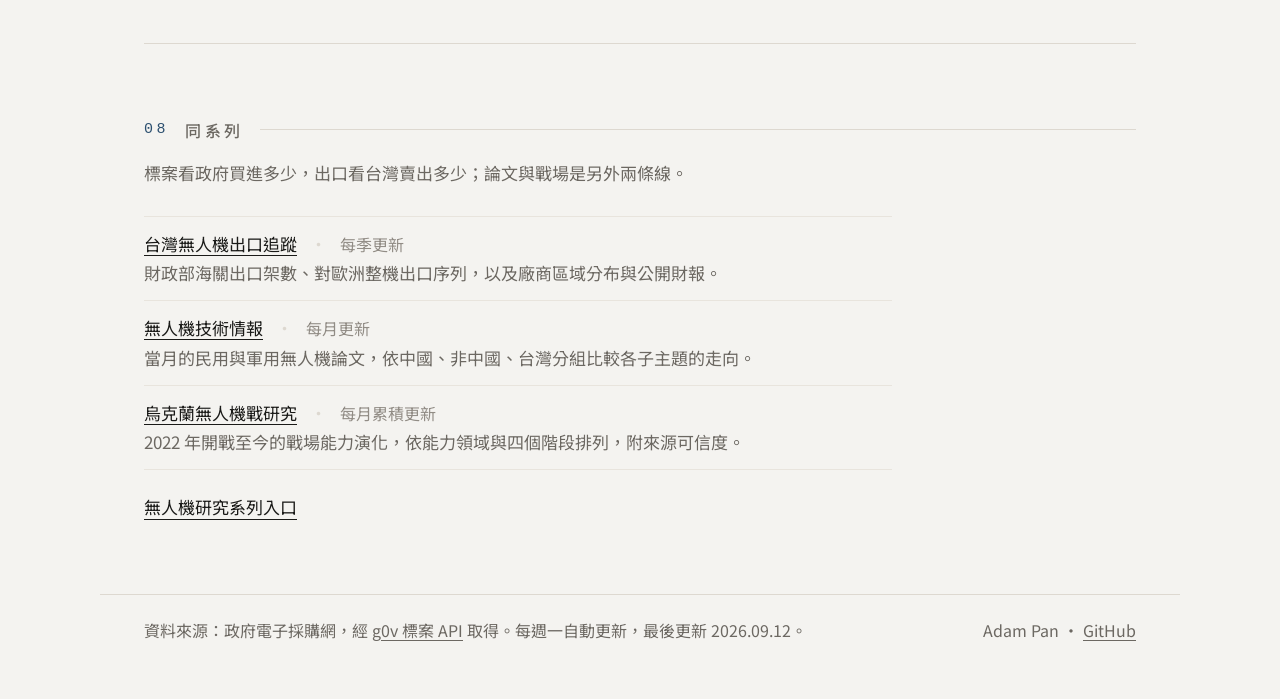
==== commit 0b10cd1f: "原產地圖改成大字＋逐年橫條，全站字級放大一級 01 哪裡製造： - 臺灣 96% 的 100% 色帶幾乎全是同一個藍，看不出東西。頂部改成大字排版，   「臺灣 96.3%」用襯線大字直接把數字講出來" ====
--- a/index.html
+++ b/index.html
@@ -18,8 +18,8 @@
 <link rel="preconnect" href="https://fonts.gstatic.com" crossorigin>
 <link rel="stylesheet" href="https://fonts.googleapis.com/css2?family=Noto+Sans+TC:wght@400;500&family=Noto+Serif+TC:wght@700&display=swap">
 <link rel="icon" href="favicon.svg" type="image/svg+xml">
-<link rel="stylesheet" href="assets/style.css?v=9">
-<script type="module" src="assets/index.js?v=9"></script>
+<link rel="stylesheet" href="assets/style.css?v=11">
+<script type="module" src="assets/index.js?v=11"></script>
 </head>
 <body>
 
@@ -65,10 +65,12 @@
   <section aria-labelledby="h-origin">
     <h2 class="sec-h" id="h-origin"><span class="sec-n">01</span><span>哪裡製造</span></h2>
     <p class="note">決標金額依機關填報的原產地國別歸戶，沒填的不計入，不含對美軍購與工程類。</p>
-    <div class="sbar sbar-big" id="origin-bar" role="img"></div>
-    <ul class="legend" id="origin-legend"></ul>
-    <p class="note" id="origin-years-note" style="margin:34px 0 0">2016 年起每年的比例，年份下方是該年國內決標總額。</p>
-    <div class="years" id="origin-years" role="list"></div>
+    <div class="origin-lead" id="origin-lead">
+      <p class="origin-big" id="origin-big">—</p>
+      <ul class="origin-rest" id="origin-rest"></ul>
+    </div>
+    <p class="note" id="origin-years-note" style="margin:38px 0 0">長條是該年國內決標總額，尾端顏色是臺灣以外的原產地；右側是非國產占比。</p>
+    <div class="yearbars" id="origin-years" role="list"></div>
   </section>
 
   <section aria-labelledby="h-quarter">
--- a/assets/style.css
+++ b/assets/style.css
@@ -69,6 +69,11 @@
 h1, h2, h3, p, ul, ol, dl, figure { margin: 0; }
 ul, ol { padding: 0; list-style: none; }
 
+/* 標題與短句換行不留孤字：h1/h2/h3/大字句用 balance 讓多行等長，
+   內文、圖說、表格內文字用 pretty 避免最後一行只剩一兩個字 */
+h1, h2, h3, .lede { text-wrap: balance; }
+p, li, td, figcaption { text-wrap: pretty; }
+
 .serif { font-family: var(--serif); font-weight: 700; }
 .num { font-variant-numeric: tabular-nums; white-space: nowrap; }
 
@@ -103,7 +108,7 @@
 }
 
 .brand {
-  font-size: 15px;
+  font-size: 16px;
   letter-spacing: 0.16em;
   text-transform: uppercase;
   color: var(--muted);
@@ -131,7 +136,7 @@
 
 .nav a {
   padding: 2px 0;
-  font-size: 16px;
+  font-size: 17px;
   color: var(--muted);
   text-decoration: none;
 }
@@ -156,25 +161,25 @@
   gap: 16px;
   margin: 0 0 12px;
   font-weight: 500;
-  font-size: 15px;
-  letter-spacing: 0.2em;
-  color: var(--muted);
-}
-
-.sec-h .sec-n { font-family: var(--mono); font-size: 14px; color: var(--accent); }
+  font-size: 16px;
+  letter-spacing: 0.22em;
+  color: var(--muted);
+}
+
+.sec-h .sec-n { font-family: var(--mono); font-size: 15px; color: var(--accent); }
 .sec-h::after { content: ""; flex: 1 1 auto; height: 1px; background: var(--rule); }
 
 .note {
   margin: 0 0 28px;
   max-width: 42em;
-  font-size: 16px;
+  font-size: 17px;
   color: var(--muted);
 }
 
 h3 {
   margin: 0 0 14px;
   font-weight: 500;
-  font-size: 15px;
+  font-size: 16px;
   letter-spacing: 0.14em;
   color: var(--muted);
 }
@@ -183,7 +188,7 @@
 
 .lede {
   margin: 0;
-  font-size: clamp(28px, 5.2vw, 46px);
+  font-size: clamp(30px, 5.4vw, 48px);
   line-height: 1.45;
   letter-spacing: 0.005em;
   max-width: 17em;
@@ -195,13 +200,13 @@
   margin: 0 0 14px;
   font-family: var(--serif);
   font-weight: 700;
-  font-size: clamp(26px, 4.4vw, 38px);
+  font-size: clamp(27px, 4.6vw, 40px);
   line-height: 1.4;
 }
 
-.meta { margin: 18px 0 0; font-size: 16px; color: var(--muted); }
+.meta { margin: 18px 0 0; font-size: 17px; color: var(--muted); }
 .meta .sep { padding: 0 9px; color: var(--rule); }
-.meta time { font-family: var(--mono); font-size: 15px; }
+.meta time { font-family: var(--mono); font-size: 16px; }
 
 .totals {
   display: grid;
@@ -211,12 +216,12 @@
 }
 
 .total { border-top: 1px solid var(--rule); padding-top: 8px; }
-.total dt { font-size: 14px; letter-spacing: 0.16em; color: var(--muted); }
+.total dt { font-size: 15px; letter-spacing: 0.16em; color: var(--muted); }
 .total dd {
   margin: 6px 0 0;
   font-family: var(--serif);
   font-weight: 700;
-  font-size: clamp(26px, 4vw, 40px);
+  font-size: clamp(27px, 4.2vw, 42px);
   line-height: 1.1;
 }
 
@@ -242,7 +247,7 @@
   flex-wrap: wrap;
   gap: 4px 26px;
   margin: 16px 0 0;
-  font-size: 16px;
+  font-size: 17px;
 }
 
 .legend li { display: flex; align-items: baseline; gap: 8px; }
@@ -255,7 +260,7 @@
 }
 
 .legend .k { color: var(--fg); }
-.legend .v { font-size: 15px; color: var(--muted); }
+.legend .v { font-size: 16px; color: var(--muted); }
 
 .c1 { background: var(--c1); }
 .c2 { background: var(--c2); }
@@ -264,47 +269,98 @@
 .c5 { background: var(--c5); }
 .c6 { background: var(--faint); }
 
-/* ---------- 逐年小圖 ---------- */
-
-.years {
+/* ---------- 原產地：大字排版 ---------- */
+
+.origin-lead { margin: 6px 0 0; }
+
+.origin-big {
+  margin: 0;
+  font-family: var(--serif);
+  font-weight: 700;
+  font-size: clamp(34px, 6vw, 52px);
+  line-height: 1.2;
+  letter-spacing: 0.005em;
+}
+
+.origin-big .amt {
+  padding-left: 14px;
+  font-family: var(--sans);
+  font-weight: 400;
+  font-size: 19px;
+  letter-spacing: 0;
+  color: var(--muted);
+  white-space: nowrap;
+}
+
+.origin-rest {
+  display: flex;
+  flex-wrap: wrap;
+  align-items: baseline;
+  gap: 4px 22px;
+  margin: 18px 0 0;
+  font-size: 18px;
+}
+
+.origin-rest li { display: flex; align-items: baseline; gap: 9px; }
+
+.origin-rest .sw {
+  flex: none;
+  width: 20px;
+  height: 3px;
+  transform: translateY(-4px);
+}
+
+.origin-rest .k { color: var(--fg); }
+.origin-rest .v { font-size: 16px; color: var(--muted); }
+
+/* ---------- 原產地：逐年橫條 ---------- */
+
+.yearbars { margin: 4px 0 0; }
+
+.yb {
   display: grid;
-  grid-auto-flow: column;
-  grid-auto-columns: minmax(0, 1fr);
-  gap: 10px;
-  margin: 30px 0 0;
-}
-
-.years .yr { min-width: 0; }
-
-.years .col-bar {
-  display: flex;
-  flex-direction: column-reverse;
-  max-width: 130px;
-  height: 120px;
-  margin: 0 auto;
-  background: var(--hair);
-}
-
-.years .col-bar > span { display: block; width: 100%; }
-.years .col-bar > span + span { box-shadow: inset 0 -1px 0 var(--bg); }
-
-.years .yl {
-  display: block;
-  padding-top: 7px;
-  border-top: 1px solid var(--rule);
-  margin-top: 6px;
+  grid-template-columns: 3.6em minmax(0, 1fr) 6.2em 5em;
+  align-items: center;
+  gap: 16px;
+  padding: 9px 0;
+  border-top: 1px solid var(--hair);
+}
+
+.yb:last-child { border-bottom: 1px solid var(--hair); }
+
+.yb-y {
   font-family: var(--mono);
-  font-size: 13px;
-  color: var(--muted);
-  text-align: center;
-}
-
-.years .yv {
-  display: block;
-  font-size: 12px;
-  color: var(--faint);
-  text-align: center;
-}
+  font-size: 17px;
+  color: var(--muted);
+}
+
+.yb-track { min-width: 0; }
+
+.yb-bar {
+  display: flex;
+  height: 14px;
+  min-width: 2px;
+  background: none;
+}
+
+.yb-bar > i { display: block; height: 100%; min-width: 1px; }
+.yb-bar > i + i { box-shadow: inset 1px 0 0 var(--bg); }
+.yb-bar.empty { background: var(--hair); }
+
+.yb-total {
+  font-size: 16px;
+  text-align: right;
+  white-space: nowrap;
+}
+
+.yb-pct {
+  font-size: 16px;
+  color: var(--muted);
+  text-align: right;
+  white-space: nowrap;
+}
+
+.yb-pct.hot { color: var(--c2); font-weight: 500; }
 
 /* ---------- 長條圖（SVG） ---------- */
 
@@ -320,7 +376,7 @@
 .tlabel {
   fill: var(--muted);
   font-family: var(--mono);
-  font-size: 12px;
+  font-size: 14px;
 }
 .hit { fill: transparent; cursor: default; }
 
@@ -341,7 +397,7 @@
 .hbar:last-child { border-bottom: 1px solid var(--hair); }
 .hbar .k { min-width: 0; overflow-wrap: anywhere; }
 .hbar .t { height: 8px; background: var(--accent); min-width: 1px; }
-.hbar .v { font-size: 16px; color: var(--muted); }
+.hbar .v { font-size: 17px; color: var(--muted); }
 
 /* ---------- 最近 ---------- */
 
@@ -354,13 +410,13 @@
 }
 
 .recent li:last-child { border-bottom: 1px solid var(--hair); }
-.recent .d { font-family: var(--mono); font-size: 15px; color: var(--muted); }
+.recent .d { font-family: var(--mono); font-size: 16px; color: var(--muted); }
 .recent .t { min-width: 0; font-size: 17px; overflow-wrap: anywhere; }
-.recent .t .ag { display: block; font-size: 15px; color: var(--muted); }
-.recent .a { font-size: 16px; color: var(--muted); text-align: right; white-space: nowrap; }
-.recent .a .ty { display: block; font-size: 14px; color: var(--faint); }
-
-.more { margin-top: 22px; font-size: 16px; }
+.recent .t .ag { display: block; font-size: 16px; color: var(--muted); }
+.recent .a { font-size: 17px; color: var(--muted); text-align: right; white-space: nowrap; }
+.recent .a .ty { display: block; font-size: 15px; color: var(--faint); }
+
+.more { margin-top: 22px; font-size: 17px; }
 .more a { text-underline-offset: 5px; }
 
 /* ---------- 圖片 ---------- */
@@ -370,7 +426,7 @@
 
 figure.photo figcaption {
   padding-top: 10px;
-  font-size: 15px;
+  font-size: 16px;
   line-height: 1.6;
   color: var(--muted);
 }
@@ -391,7 +447,7 @@
 .field { display: flex; flex-direction: column; gap: 2px; min-width: 0; }
 
 .field label {
-  font-size: 13px;
+  font-size: 14px;
   letter-spacing: 0.14em;
   color: var(--muted);
 }
@@ -408,7 +464,7 @@
   background: none;
   color: var(--fg);
   font: inherit;
-  font-size: 16px;
+  font-size: 17px;
   line-height: 1.5;
 }
 
@@ -433,7 +489,7 @@
   background: none;
   color: inherit;
   font: inherit;
-  font-size: 16px;
+  font-size: 17px;
   text-decoration: underline;
   text-underline-offset: 5px;
   text-decoration-thickness: 1px;
@@ -450,7 +506,7 @@
   background: none;
   color: var(--fg);
   font: inherit;
-  font-size: 15px;
+  font-size: 16px;
   letter-spacing: 0.06em;
   cursor: pointer;
 }
@@ -459,7 +515,7 @@
 
 .result-line {
   margin: 16px 0 0;
-  font-size: 16px;
+  font-size: 17px;
   color: var(--muted);
 }
 
@@ -472,13 +528,13 @@
 
 .table-wrap { margin-top: 18px; }
 
-table { width: 100%; border-collapse: collapse; font-size: 16px; table-layout: fixed; }
+table { width: 100%; border-collapse: collapse; font-size: 17px; table-layout: fixed; }
 
 thead th {
   padding: 0 10px 8px 0;
   border-bottom: 1px solid var(--rule);
   font-weight: 500;
-  font-size: 13px;
+  font-size: 14px;
   letter-spacing: 0.12em;
   color: var(--muted);
   text-align: left;
@@ -495,11 +551,11 @@
 tbody tr:nth-child(4n + 3) td { background: var(--paper); }
 tbody td:last-child, thead th:last-child { padding-right: 0; }
 
-.t-date { width: 6.6em; font-family: var(--mono); font-size: 15px; color: var(--muted); white-space: nowrap; }
+.t-date { width: 6.6em; font-family: var(--mono); font-size: 16px; color: var(--muted); white-space: nowrap; }
 .t-agency { width: 15%; }
 .t-title { width: auto; }
-.t-num { width: 5.8em; text-align: right; white-space: nowrap; }
-.t-vendor { width: 14%; color: var(--muted); }
+.t-num { width: 6.3em; text-align: right; white-space: nowrap; }
+.t-vendor { width: 15%; color: var(--muted); }
 .t-status { width: 4.2em; white-space: nowrap; color: var(--muted); }
 
 th.t-num { text-align: right; }
@@ -512,7 +568,7 @@
 }
 
 .t-title .open-btn:hover { border-bottom-color: var(--accent); }
-.t-title .flag { font-size: 14px; color: var(--faint); padding-left: 8px; white-space: nowrap; }
+.t-title .flag { font-size: 15px; color: var(--faint); padding-left: 8px; white-space: nowrap; }
 
 tr.detail > td { padding: 0 0 18px; border-bottom: 1px solid var(--hair); background: none !important; }
 
@@ -521,13 +577,13 @@
   grid-template-columns: repeat(auto-fit, minmax(220px, 1fr));
   gap: 8px 32px;
   padding: 4px 0 0;
-  font-size: 16px;
+  font-size: 17px;
 }
 
 .detail-box dl { display: grid; grid-template-columns: 6.5em minmax(0, 1fr); gap: 2px 12px; }
-.detail-box dt { font-size: 14px; letter-spacing: 0.1em; color: var(--muted); }
+.detail-box dt { font-size: 15px; letter-spacing: 0.1em; color: var(--muted); }
 .detail-box dd { margin: 0; overflow-wrap: anywhere; }
-.detail-box .tl li { font-size: 15px; color: var(--muted); }
+.detail-box .tl li { font-size: 16px; color: var(--muted); }
 .detail-box .tl b { font-family: var(--mono); font-weight: 400; color: var(--fg); padding-right: 10px; }
 
 .empty { padding: 40px 0; color: var(--muted); }
@@ -547,7 +603,7 @@
 }
 
 .rank-head h3 { margin: 0; }
-.rank-head .s { font-size: 15px; color: var(--muted); }
+.rank-head .s { font-size: 16px; color: var(--muted); }
 
 .rows > li { border-bottom: 1px solid var(--hair); }
 
@@ -568,14 +624,14 @@
 }
 
 .row-btn:hover .nm { color: var(--accent); }
-.row-btn .i { font-family: var(--mono); font-size: 14px; color: var(--faint); }
-.row-btn .nm { min-width: 0; overflow-wrap: anywhere; }
-.row-btn .nm .tag { font-size: 13px; letter-spacing: 0.08em; color: var(--faint); padding-left: 10px; }
-.row-btn .amt { text-align: right; font-size: 16px; }
-.row-btn .cnt { text-align: right; font-size: 15px; color: var(--muted); }
+.row-btn .i { font-family: var(--mono); font-size: 15px; color: var(--faint); }
+.row-btn .nm { min-width: 0; overflow-wrap: anywhere; text-wrap: pretty; }
+.row-btn .nm .tag { font-size: 14px; letter-spacing: 0.08em; color: var(--faint); padding-left: 10px; white-space: nowrap; }
+.row-btn .amt { text-align: right; font-size: 17px; }
+.row-btn .cnt { text-align: right; font-size: 16px; color: var(--muted); }
 
 .row-body { padding: 2px 0 20px 3.3em; }
-.row-body .sub { font-size: 15px; color: var(--muted); margin-bottom: 10px; }
+.row-body .sub { font-size: 16px; color: var(--muted); margin-bottom: 10px; }
 
 .mini-list li {
   display: grid;
@@ -583,13 +639,13 @@
   gap: 4px 14px;
   padding: 6px 0;
   border-top: 1px solid var(--hair);
-  font-size: 16px;
-}
-
-.mini-list .d { font-family: var(--mono); font-size: 14px; color: var(--muted); }
+  font-size: 17px;
+}
+
+.mini-list .d { font-family: var(--mono); font-size: 15px; color: var(--muted); }
 .mini-list .k { min-width: 0; overflow-wrap: anywhere; }
-.mini-list .k .ag { color: var(--muted); font-size: 15px; }
-.mini-list .v { text-align: right; font-size: 15px; color: var(--muted); }
+.mini-list .k .ag { color: var(--muted); font-size: 16px; }
+.mini-list .v { text-align: right; font-size: 16px; color: var(--muted); }
 .mini-list.two li { grid-template-columns: minmax(0, 1fr) auto; }
 
 /* ---------- 關係圖 ---------- */
@@ -613,7 +669,7 @@
 .node-label {
   fill: var(--muted);
   font-family: var(--sans);
-  font-size: 13px;
+  font-size: 14px;
 }
 
 .graph-key {
@@ -621,7 +677,7 @@
   flex-wrap: wrap;
   gap: 4px 26px;
   margin-top: 18px;
-  font-size: 15px;
+  font-size: 16px;
   color: var(--muted);
 }
 
@@ -639,7 +695,7 @@
   padding: 5px 9px;
   background: var(--bg);
   border: 1px solid var(--rule);
-  font-size: 15px;
+  font-size: 16px;
   line-height: 1.55;
   white-space: nowrap;
   pointer-events: none;
@@ -659,7 +715,7 @@
 .prose p + p { margin-top: 18px; }
 .prose a { text-underline-offset: 4px; }
 
-.deflist { margin-top: 4px; font-size: 16px; }
+.deflist { margin-top: 4px; font-size: 17px; }
 
 .deflist > div {
   display: grid;
@@ -669,14 +725,14 @@
   border-top: 1px solid var(--hair);
 }
 
-.deflist dt { font-size: 15px; color: var(--muted); }
+.deflist dt { font-size: 16px; color: var(--muted); }
 .deflist dd { margin: 0; }
 
 .kwlist {
   display: flex;
   flex-wrap: wrap;
   gap: 6px 20px;
-  font-size: 16px;
+  font-size: 17px;
 }
 
 .kwlist li { color: var(--fg); }
@@ -692,8 +748,8 @@
 .series li:last-child { border-bottom: 1px solid var(--hair); }
 .series a { text-underline-offset: 4px; }
 .series .sep { padding: 0 9px; color: var(--rule); }
-.series .k { font-size: 15px; color: var(--faint); }
-.series .d { display: block; font-size: 16px; color: var(--muted); }
+.series .k { font-size: 16px; color: var(--faint); }
+.series .d { display: block; font-size: 17px; color: var(--muted); }
 
 /* ---------- 頁尾 ---------- */
 
@@ -705,7 +761,7 @@
   padding-top: 22px;
   padding-bottom: 56px;
   border-top: 1px solid var(--rule);
-  font-size: 15px;
+  font-size: 16px;
   line-height: 1.7;
   color: var(--muted);
 }
@@ -741,10 +797,17 @@
   .recent li { grid-template-columns: minmax(0, 1fr) auto; }
   .recent .d { grid-column: 1 / -1; }
 
-  .years { gap: 5px; }
-  .years .col-bar { height: 90px; }
-  .years .yl { font-size: 11px; letter-spacing: -0.02em; }
-  .years .yv { display: none; }
+  .origin-big .amt { display: block; padding-left: 0; padding-top: 6px; }
+
+  .yb {
+    grid-template-columns: 3.2em minmax(0, 1fr) auto;
+    column-gap: 12px;
+    row-gap: 6px;
+  }
+
+  .yb-track { grid-column: 1 / -1; grid-row: 2; }
+  .yb-total { font-size: 15px; }
+  .yb-pct { font-size: 15px; }
 
   .row-btn { grid-template-columns: 2em minmax(0, 1fr) auto; row-gap: 2px; }
   .row-btn .cnt { grid-column: 2 / -1; text-align: left; }
@@ -770,15 +833,15 @@
     width: auto;
   }
 
-  td.t-date { width: auto; font-size: 14px; }
+  td.t-date { width: auto; font-size: 15px; }
   td.t-title { width: auto; padding: 3px 0 5px; font-size: 17px; }
-  td.t-agency { width: auto; font-size: 15px; color: var(--muted); }
+  td.t-agency { width: auto; font-size: 16px; color: var(--muted); }
 
   td.t-num, td.t-vendor, td.t-status {
     display: inline;
     width: auto;
     text-align: left;
-    font-size: 15px;
+    font-size: 16px;
     color: var(--muted);
   }
 
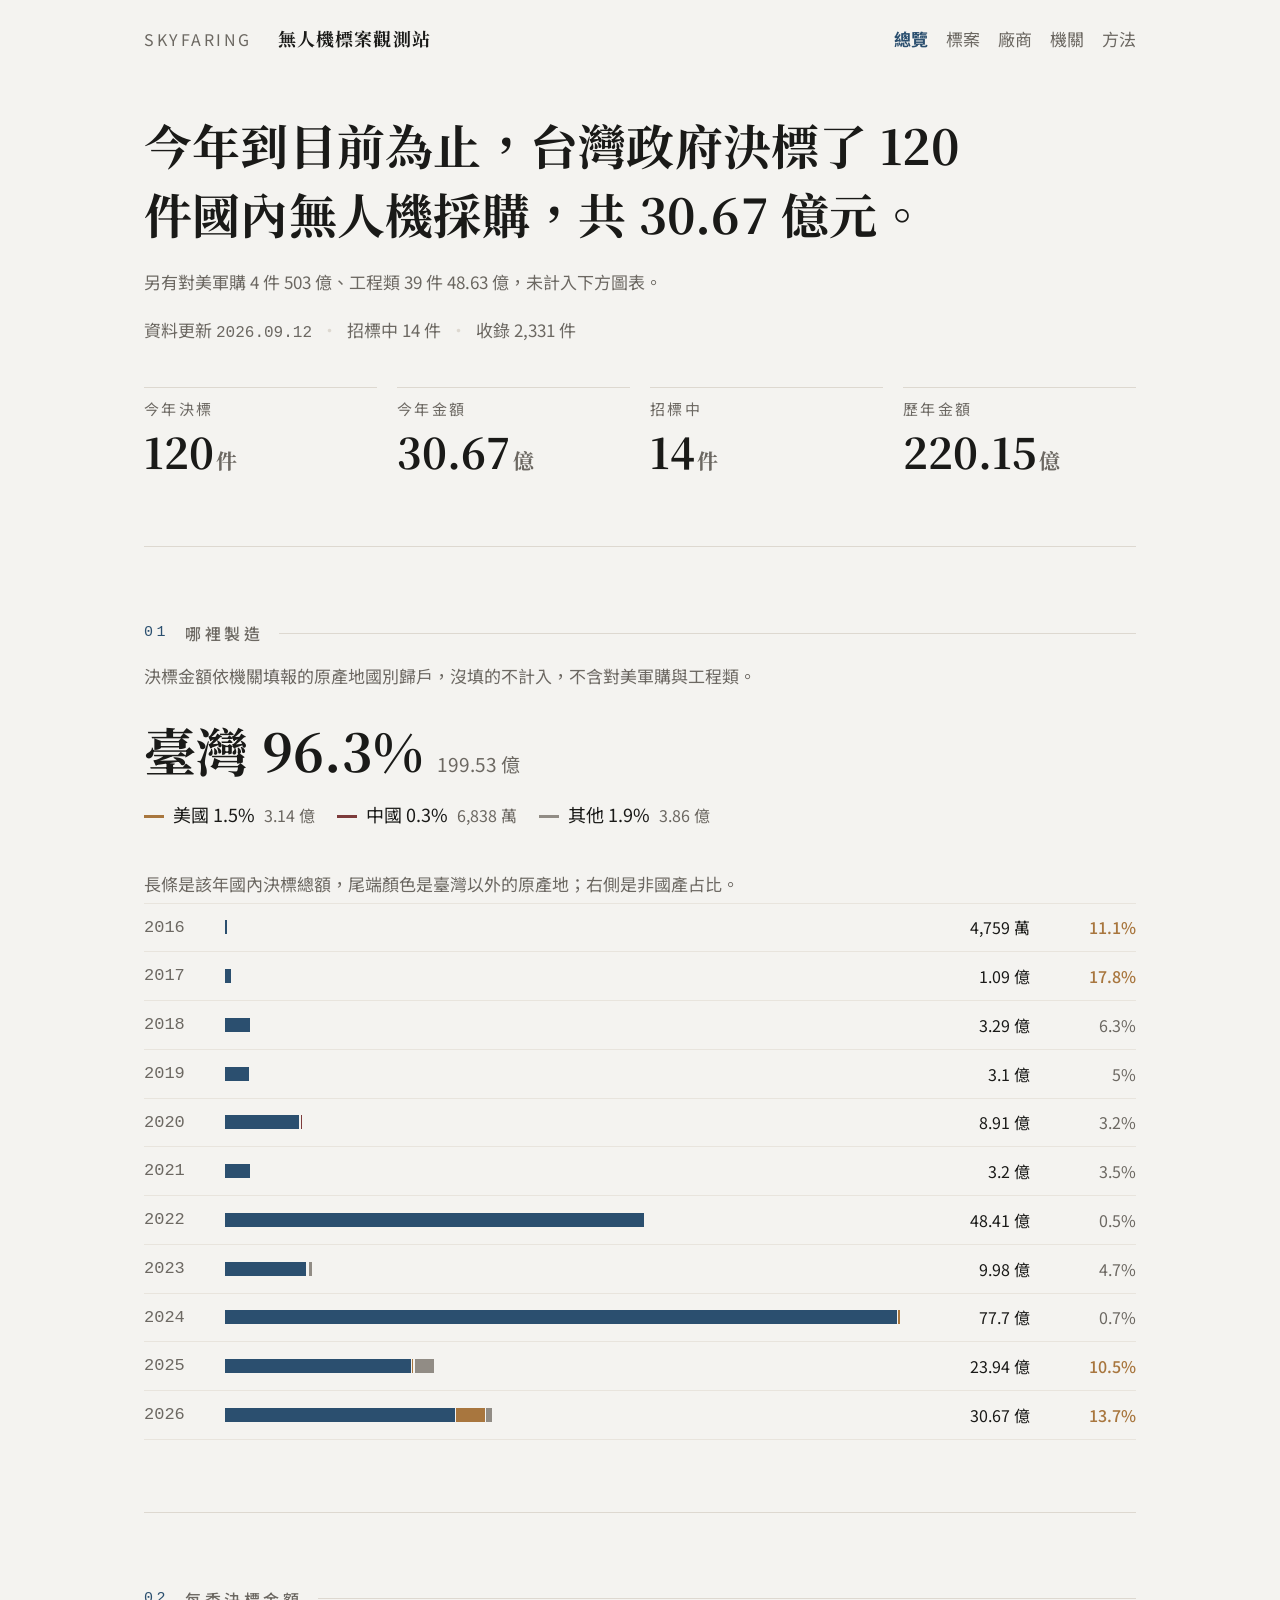
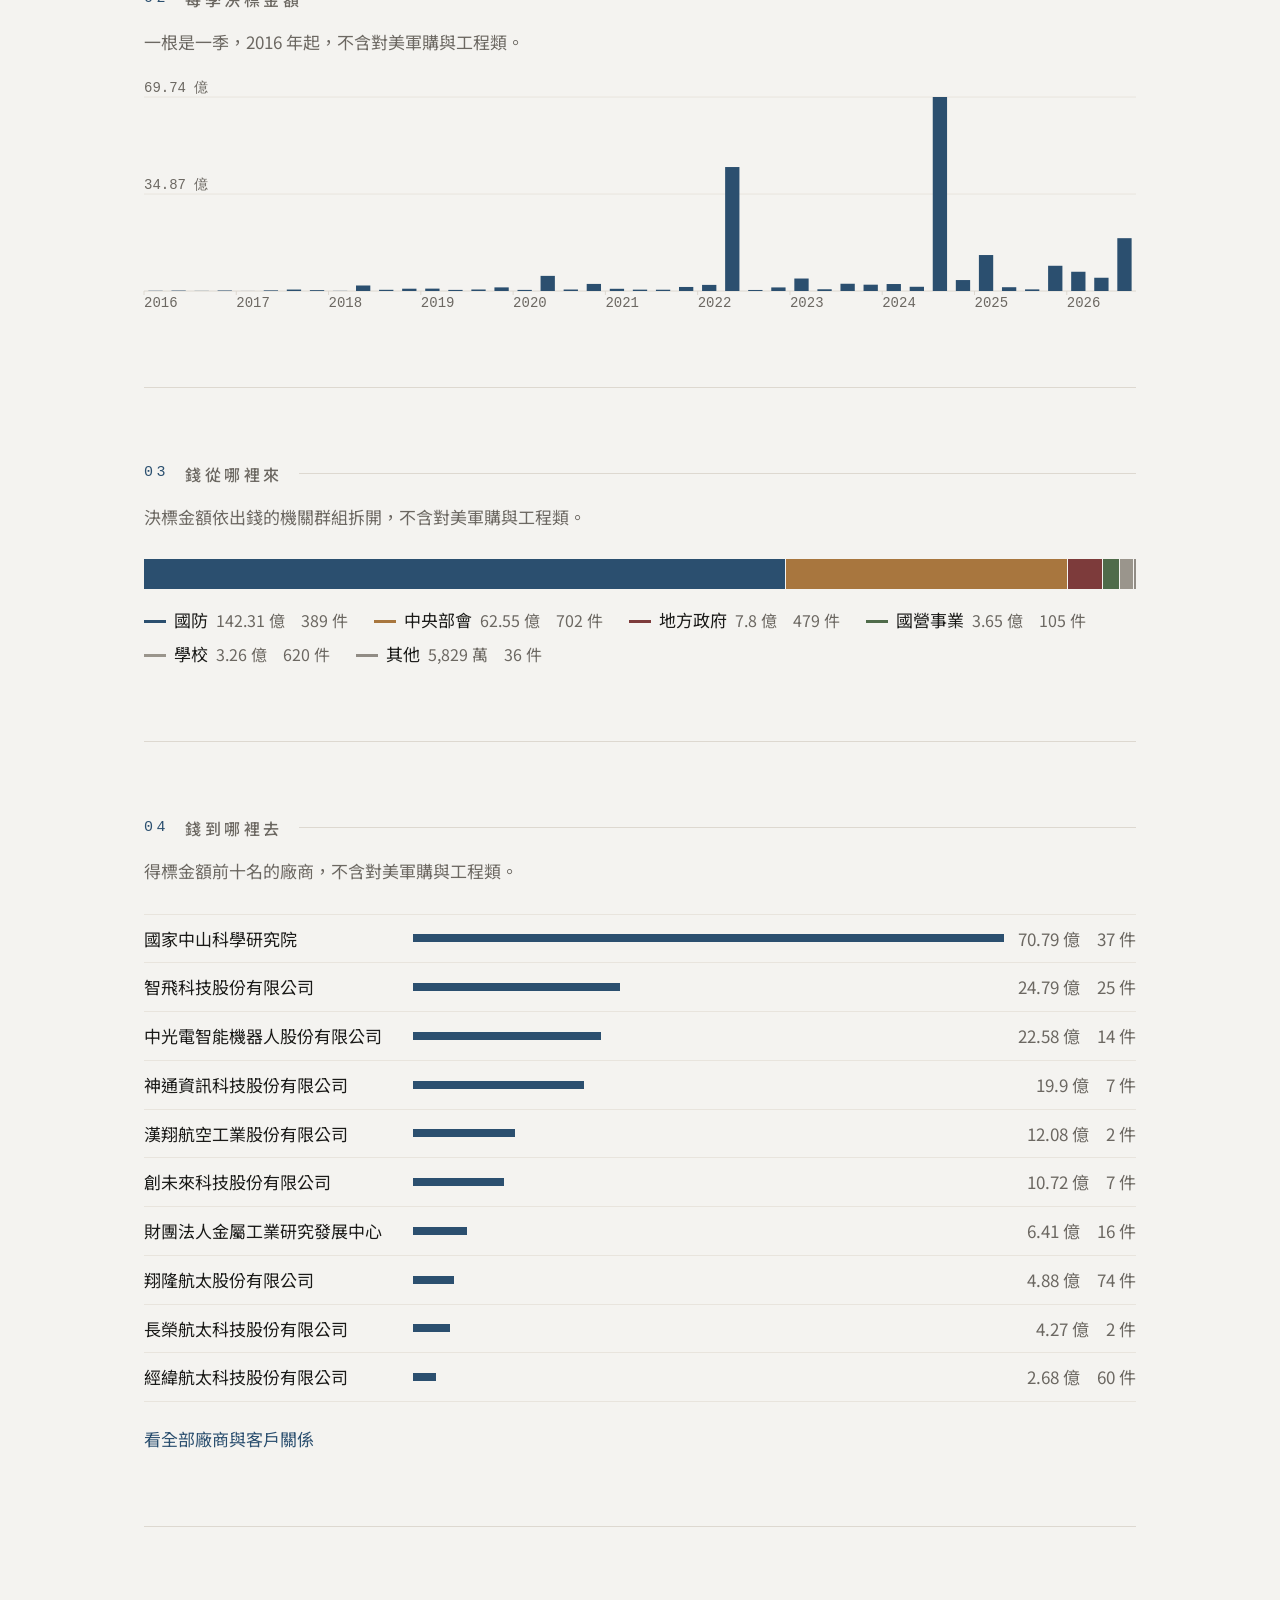
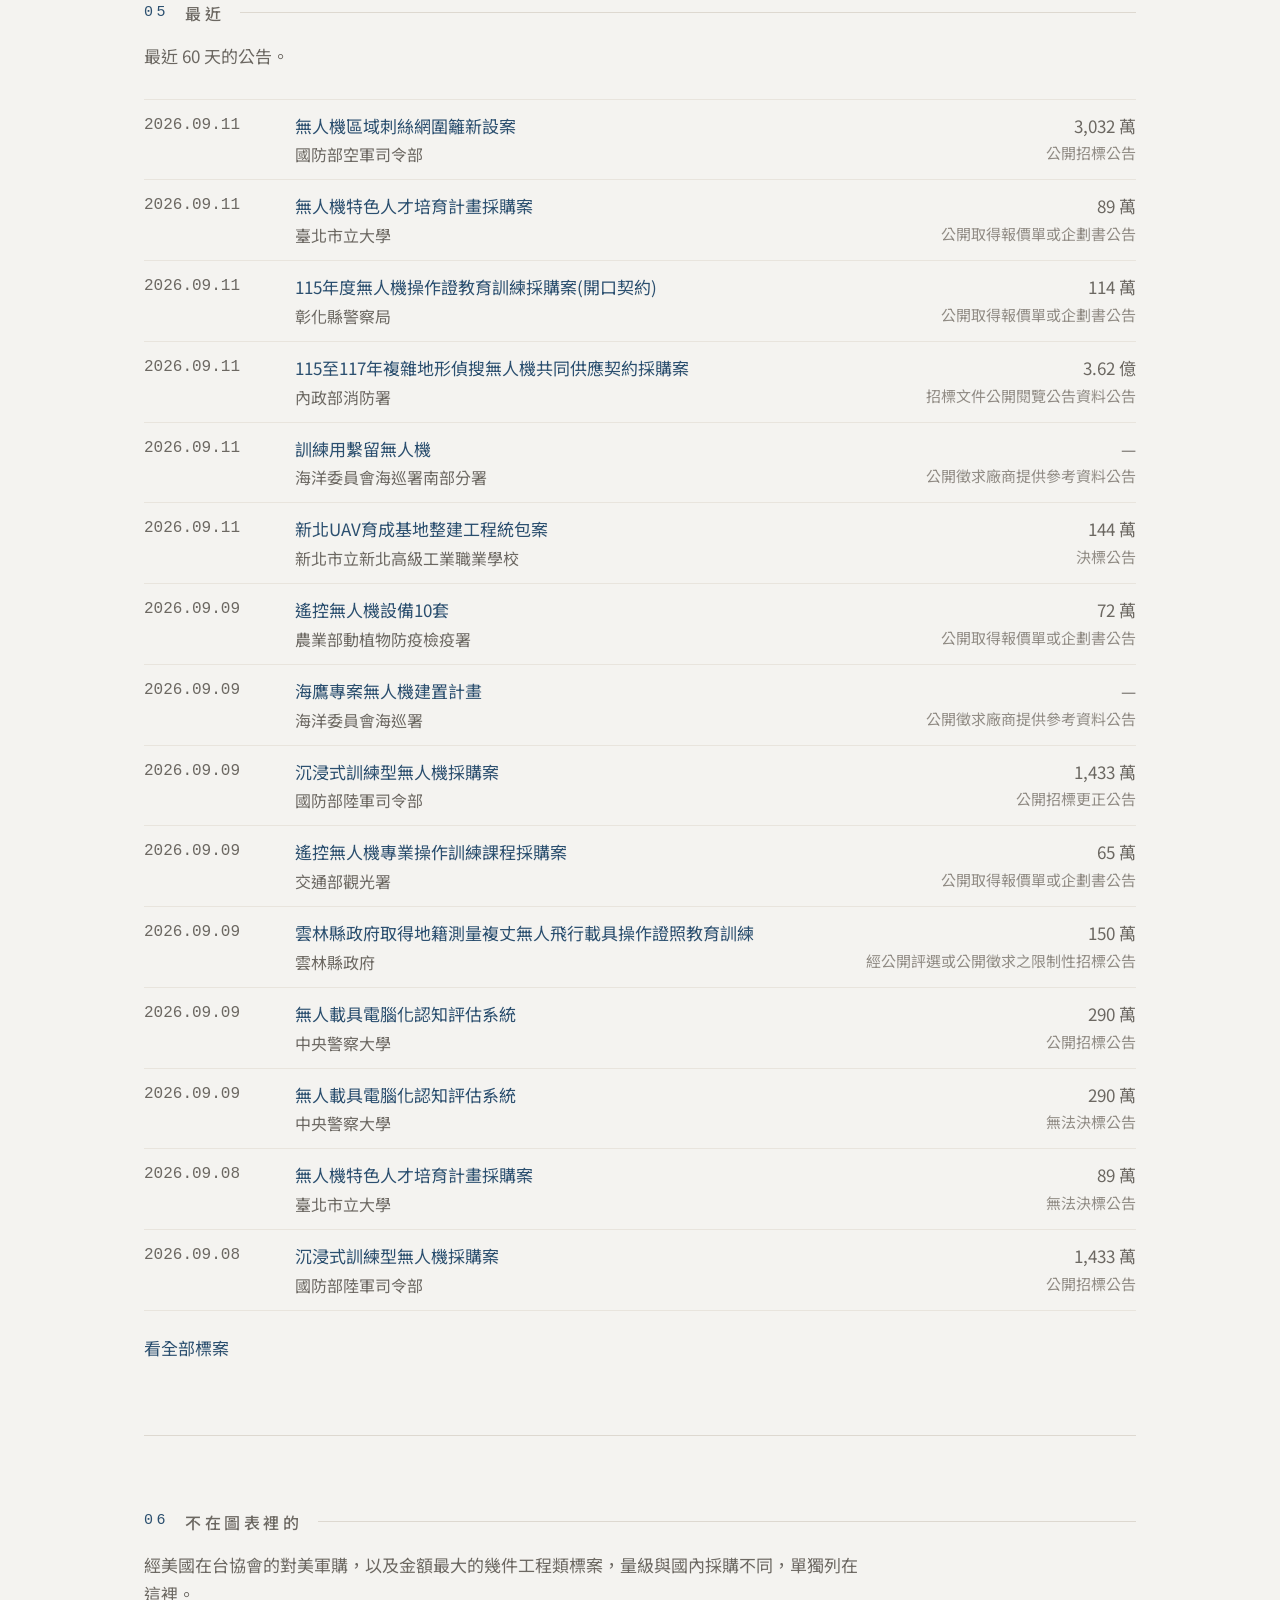
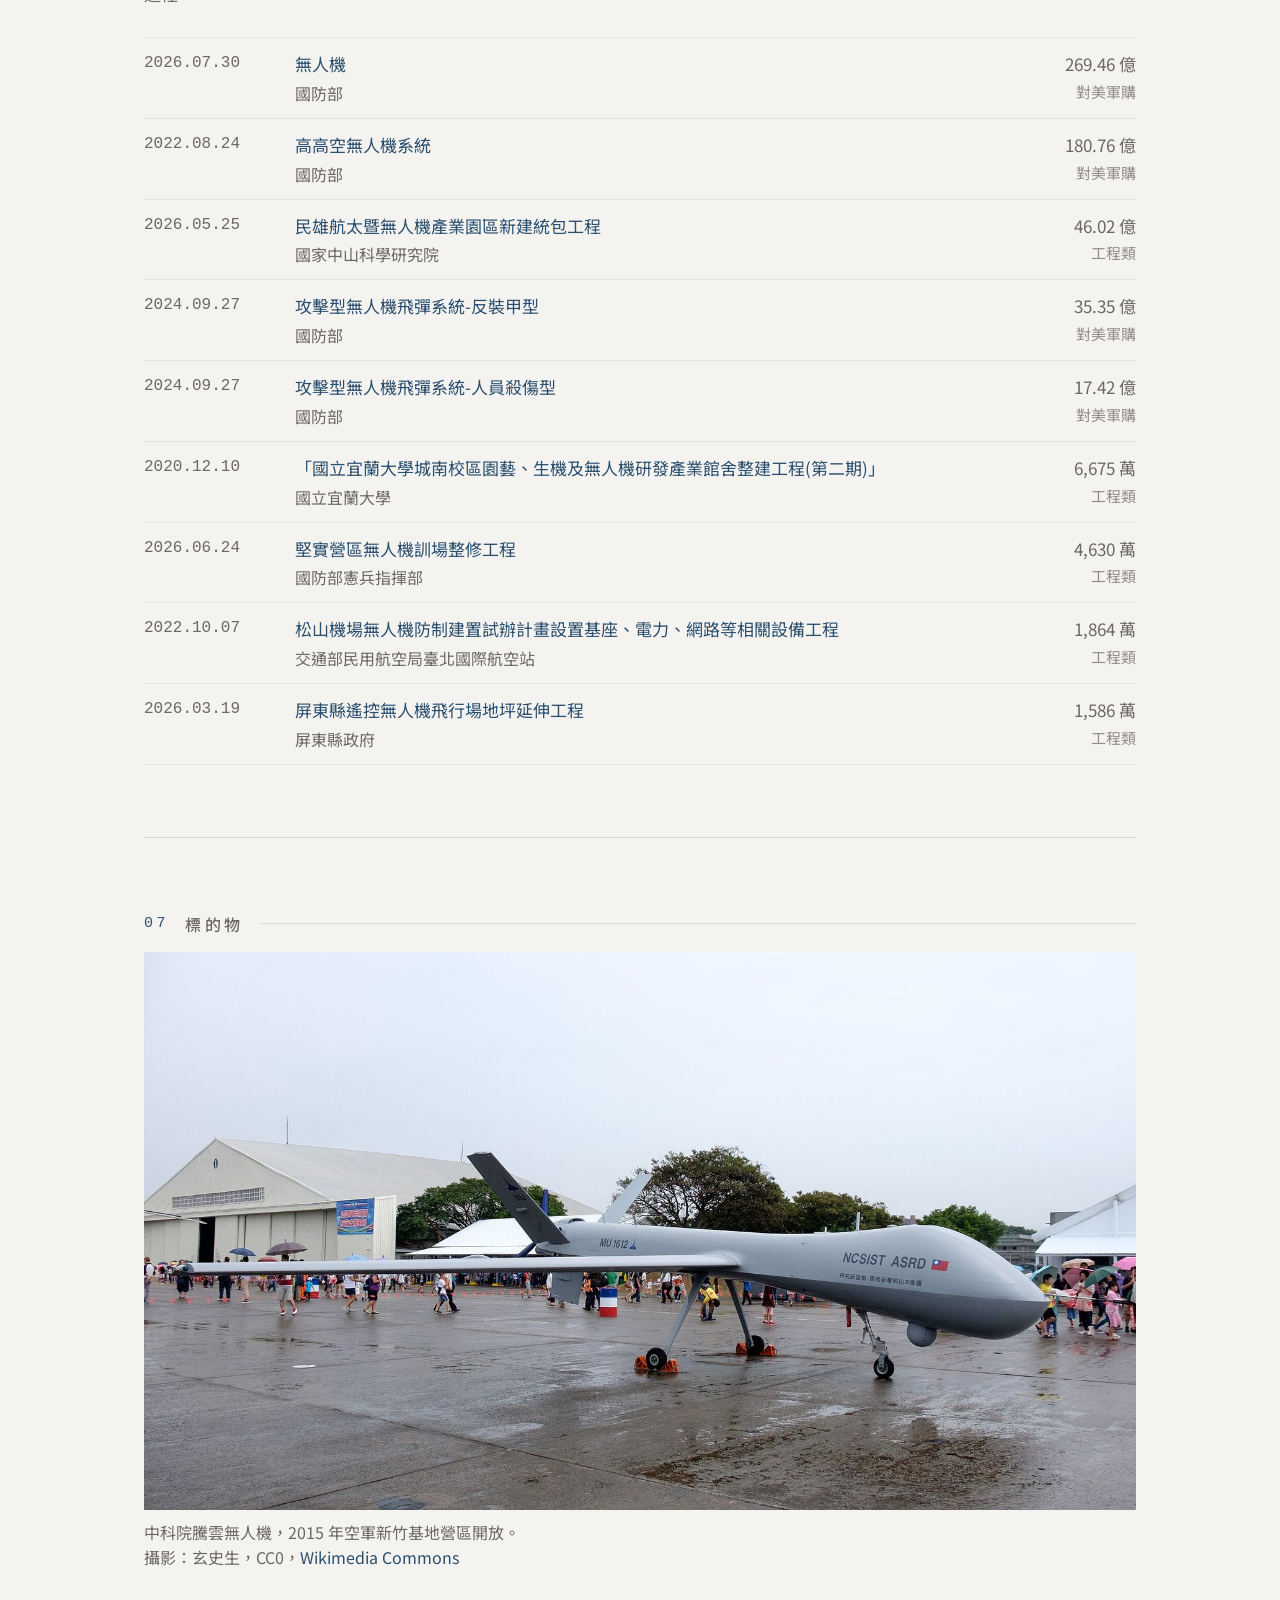
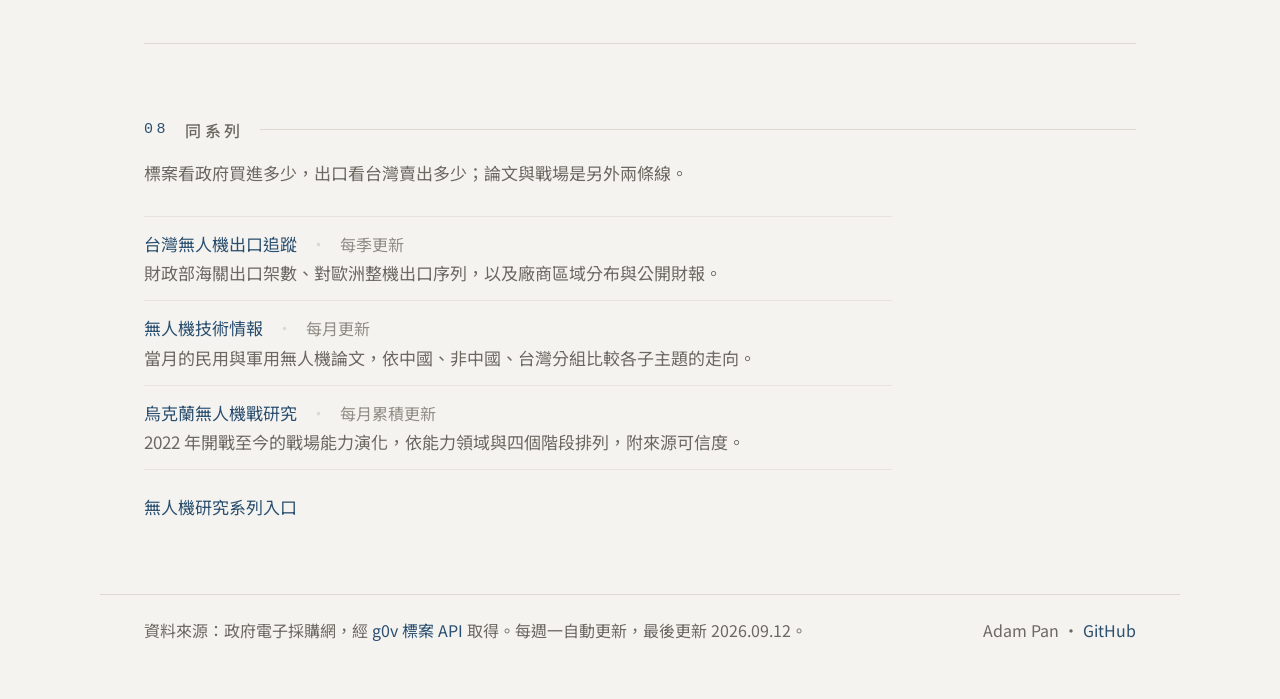
==== commit 225d146c: "連結不用底線，改用顏色；底線式按鈕改成細框 - 新增 --link／--link-hover 兩個變數：連結用主色藍，hover 轉赭色，   深淺色各一組。所有 a 一律 text-decorati" ====
--- a/index.html
+++ b/index.html
@@ -18,8 +18,8 @@
 <link rel="preconnect" href="https://fonts.gstatic.com" crossorigin>
 <link rel="stylesheet" href="https://fonts.googleapis.com/css2?family=Noto+Sans+TC:wght@400;500&family=Noto+Serif+TC:wght@700&display=swap">
 <link rel="icon" href="favicon.svg" type="image/svg+xml">
-<link rel="stylesheet" href="assets/style.css?v=11">
-<script type="module" src="assets/index.js?v=11"></script>
+<link rel="stylesheet" href="assets/style.css?v=12">
+<script type="module" src="assets/index.js?v=12"></script>
 </head>
 <body>
 
--- a/assets/style.css
+++ b/assets/style.css
@@ -11,6 +11,8 @@
   --rule: #ddd8d0;
   --hair: #e8e4dd;
   --accent: #2b4f6f;
+  --link: #2b4f6f;
+  --link-hover: #a8763e;
 
   /* 原產地／類別用色，深淺色各一套 */
   --c1: #2b4f6f;
@@ -38,6 +40,8 @@
     --rule: #2b2d2a;
     --hair: #232522;
     --accent: #9dc0dc;
+    --link: #9dc0dc;
+    --link-hover: #d8a86a;
 
     --c1: #7fa9cc;
     --c2: #d8a86a;
@@ -63,8 +67,13 @@
   -webkit-font-smoothing: antialiased;
 }
 
-a { color: inherit; }
-a:hover { color: var(--accent); }
+/* 連結一律不畫底線，靠顏色辨識；hover 轉赭色 */
+a {
+  color: var(--link);
+  text-decoration: none;
+}
+
+a:hover { color: var(--link-hover); }
 
 h1, h2, h3, p, ul, ol, dl, figure { margin: 0; }
 ul, ol { padding: 0; list-style: none; }
@@ -115,7 +124,7 @@
   text-decoration: none;
 }
 
-.brand:hover { color: var(--fg); }
+.brand:hover { color: var(--link); }
 
 .site-name {
   flex: 1 1 auto;
@@ -141,13 +150,11 @@
   text-decoration: none;
 }
 
-.nav a:hover { color: var(--fg); }
+.nav a:hover { color: var(--link); }
 
 .nav a[aria-current="page"] {
-  color: var(--fg);
-  text-decoration: underline;
-  text-underline-offset: 6px;
-  text-decoration-thickness: 1px;
+  font-weight: 700;
+  color: var(--link);
 }
 
 .col > section { padding-block: 52px; }
@@ -417,7 +424,6 @@
 .recent .a .ty { display: block; font-size: 15px; color: var(--faint); }
 
 .more { margin-top: 22px; font-size: 17px; }
-.more a { text-underline-offset: 5px; }
 
 /* ---------- 圖片 ---------- */
 
@@ -431,9 +437,8 @@
   color: var(--muted);
 }
 
-figure.photo figcaption a { text-underline-offset: 3px; }
-
-/* ---------- 篩選器（細框／底線，無膠囊無陰影） ---------- */
+
+/* ---------- 篩選器（細框，無膠囊無陰影） ---------- */
 
 .filters {
   display: flex;
@@ -457,10 +462,9 @@
   appearance: none;
   min-width: 7em;
   max-width: 100%;
-  padding: 3px 18px 3px 0;
-  border: 0;
-  border-bottom: 1px solid var(--rule);
-  border-radius: 0;
+  padding: 5px 10px;
+  border: 1px solid var(--rule);
+  border-radius: 2px;
   background: none;
   color: var(--fg);
   font: inherit;
@@ -471,38 +475,53 @@
 .field select {
   background-image: linear-gradient(45deg, transparent 50%, currentColor 50%),
     linear-gradient(135deg, currentColor 50%, transparent 50%);
-  background-position: calc(100% - 8px) calc(50% + 1px), calc(100% - 3px) calc(50% + 1px);
+  padding-right: 26px;
+  background-position: calc(100% - 14px) calc(50% + 1px), calc(100% - 9px) calc(50% + 1px);
   background-size: 5px 5px, 5px 5px;
   background-repeat: no-repeat;
 }
 
-.field select:hover, .field input:hover { border-bottom-color: var(--fg); }
+.field select:hover, .field input:hover { border-color: var(--link); }
 .field input::placeholder { color: var(--faint); }
 .field option { background: var(--bg); color: var(--fg); }
 
 .field-wide input { min-width: 13em; }
 
+/* 細框按鈕：1px 邊框、無底色無陰影，hover 邊框轉主色 */
 .linkish {
+  appearance: none;
+  padding: 5px 14px;
+  border: 1px solid currentColor;
+  border-radius: 2px;
+  background: none;
+  color: var(--muted);
+  font: inherit;
+  font-size: 16px;
+  line-height: 1.5;
+  cursor: pointer;
+}
+
+.linkish:hover { color: var(--link); }
+
+/* 看起來像連結的按鈕（表格裡的標案名稱），不加框也不加底線 */
+.linkbtn {
   appearance: none;
   padding: 0;
   border: 0;
   background: none;
-  color: inherit;
+  color: var(--link);
   font: inherit;
-  font-size: 17px;
-  text-decoration: underline;
-  text-underline-offset: 5px;
-  text-decoration-thickness: 1px;
+  text-align: left;
   cursor: pointer;
 }
 
-.linkish:hover { color: var(--accent); }
+.linkbtn:hover { color: var(--link-hover); }
 
 .btn {
   appearance: none;
   padding: 5px 14px;
   border: 1px solid var(--rule);
-  border-radius: 0;
+  border-radius: 2px;
   background: none;
   color: var(--fg);
   font: inherit;
@@ -511,7 +530,7 @@
   cursor: pointer;
 }
 
-.btn:hover { border-color: var(--fg); }
+.btn:hover { border-color: var(--link); }
 
 .result-line {
   margin: 16px 0 0;
@@ -563,11 +582,7 @@
 .t-title .open-btn {
   font: inherit;
   text-align: left;
-  text-decoration: none;
-  border-bottom: 1px solid transparent;
-}
-
-.t-title .open-btn:hover { border-bottom-color: var(--accent); }
+}
 .t-title .flag { font-size: 15px; color: var(--faint); padding-left: 8px; white-space: nowrap; }
 
 tr.detail > td { padding: 0 0 18px; border-bottom: 1px solid var(--hair); background: none !important; }
@@ -623,7 +638,8 @@
   cursor: pointer;
 }
 
-.row-btn:hover .nm { color: var(--accent); }
+.row-btn:hover { background: var(--paper); }
+.row-btn:hover .nm { color: var(--link); }
 .row-btn .i { font-family: var(--mono); font-size: 15px; color: var(--faint); }
 .row-btn .nm { min-width: 0; overflow-wrap: anywhere; text-wrap: pretty; }
 .row-btn .nm .tag { font-size: 14px; letter-spacing: 0.08em; color: var(--faint); padding-left: 10px; white-space: nowrap; }
@@ -713,7 +729,6 @@
   color: var(--muted);
 }
 .prose p + p { margin-top: 18px; }
-.prose a { text-underline-offset: 4px; }
 
 .deflist { margin-top: 4px; font-size: 17px; }
 
@@ -746,7 +761,6 @@
 .series { max-width: 44em; font-size: 17px; }
 .series li { padding: 12px 0; border-top: 1px solid var(--hair); }
 .series li:last-child { border-bottom: 1px solid var(--hair); }
-.series a { text-underline-offset: 4px; }
 .series .sep { padding: 0 9px; color: var(--rule); }
 .series .k { font-size: 16px; color: var(--faint); }
 .series .d { display: block; font-size: 17px; color: var(--muted); }
@@ -766,7 +780,6 @@
   color: var(--muted);
 }
 
-.site-foot a { text-underline-offset: 3px; }
 .site-foot .fr { text-align: right; }
 
 /* ---------- 寬螢幕 ---------- */
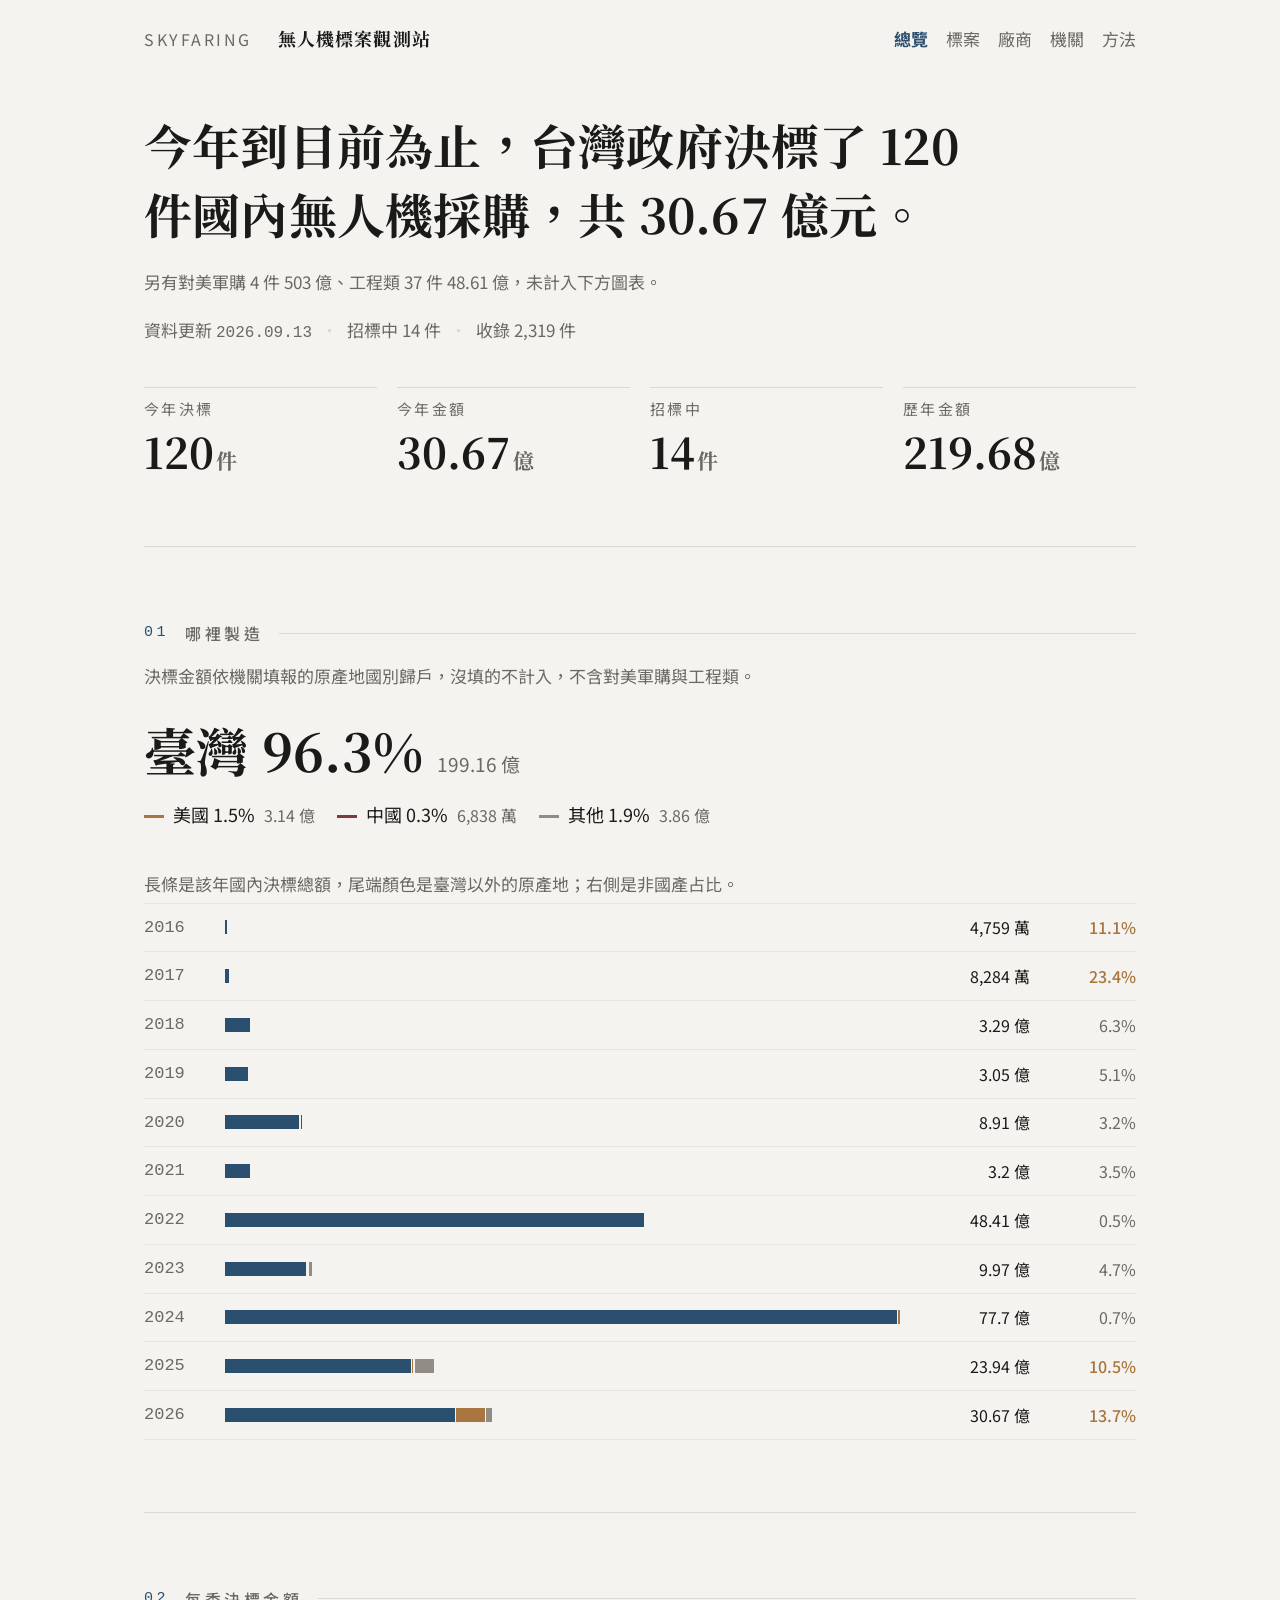
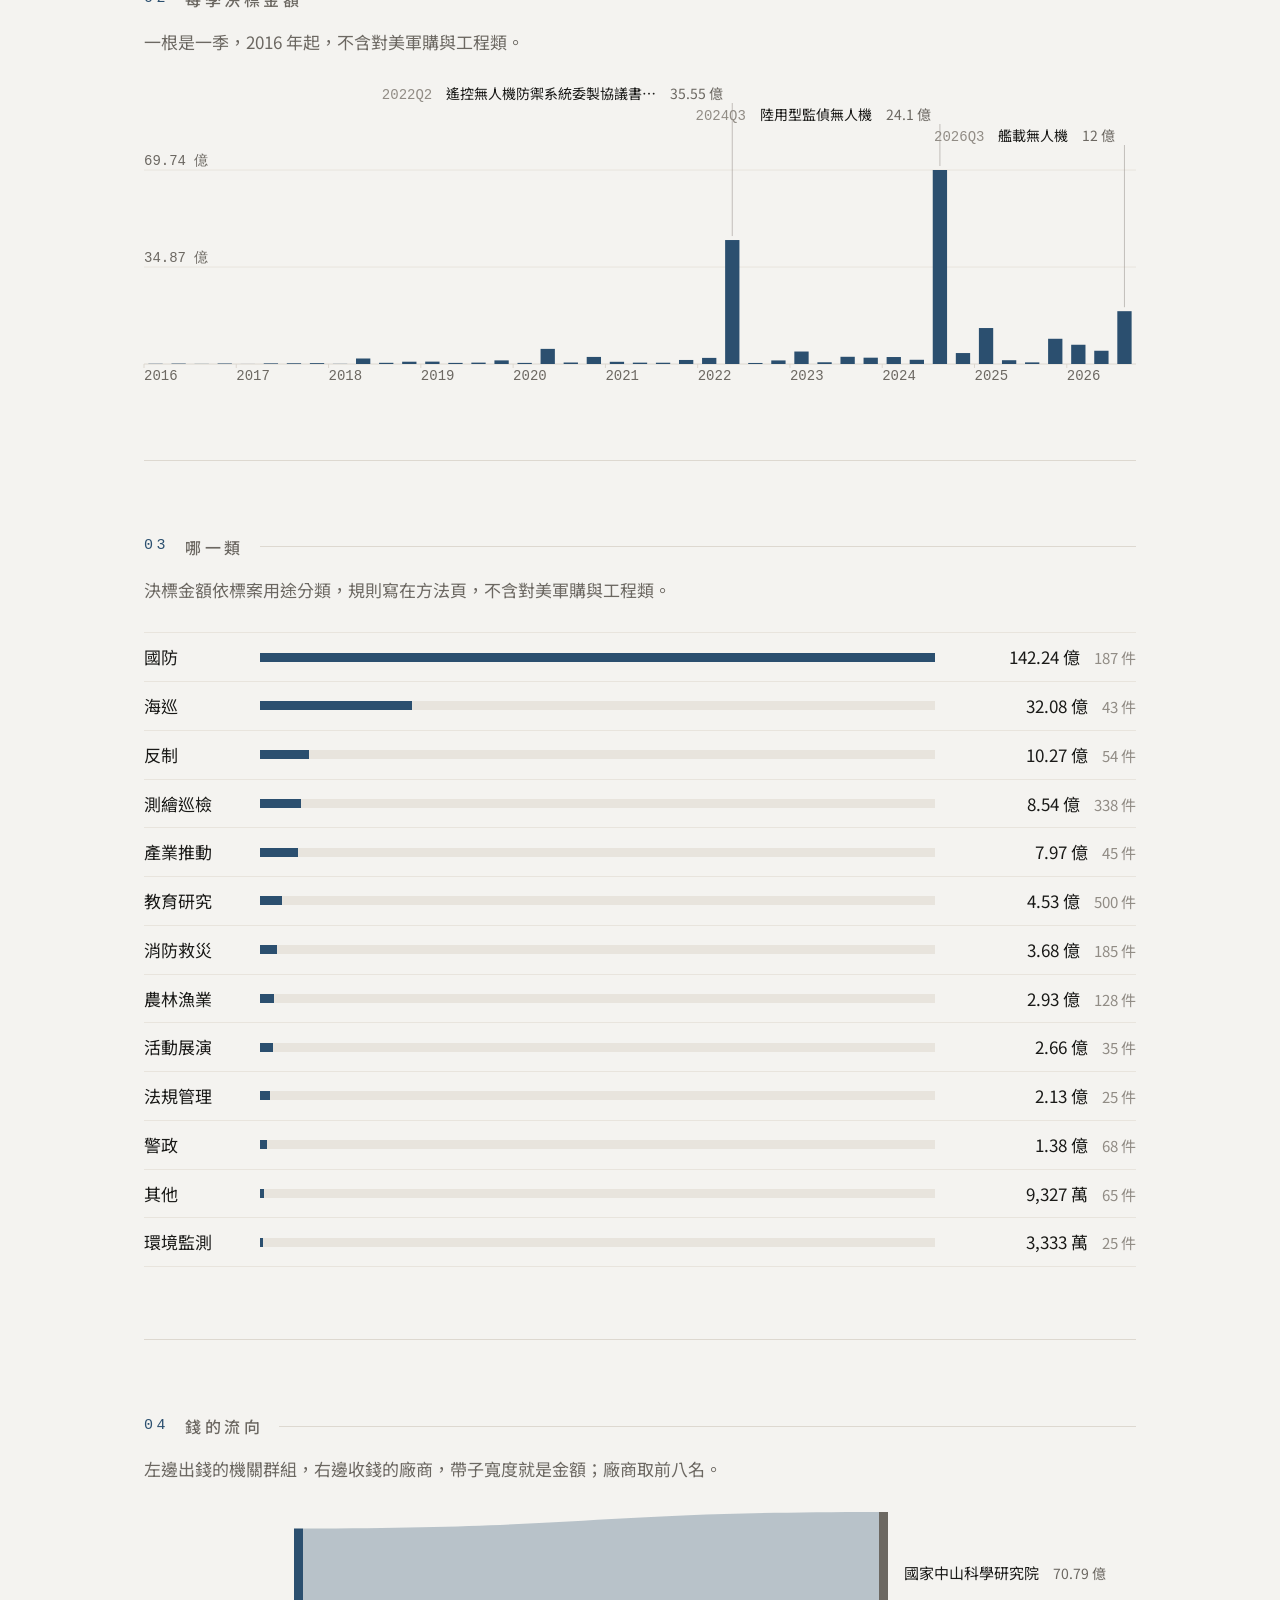
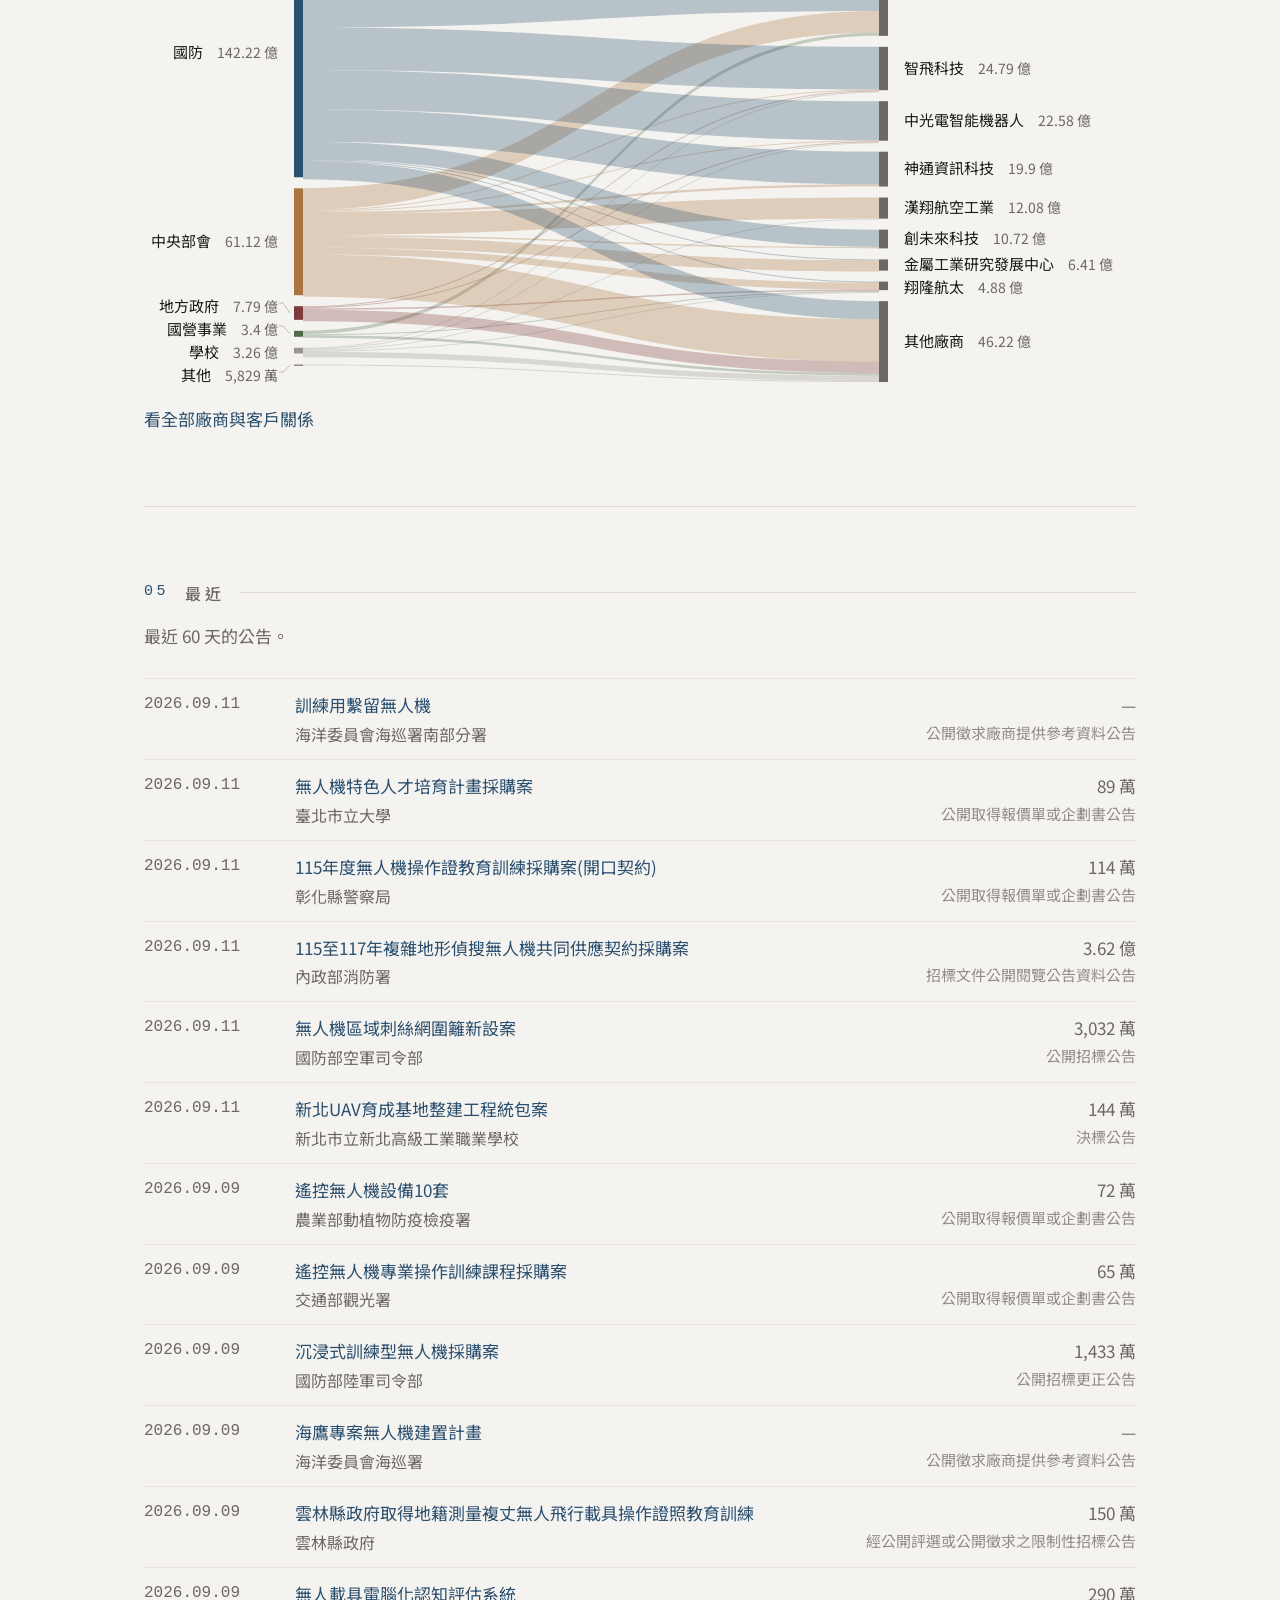
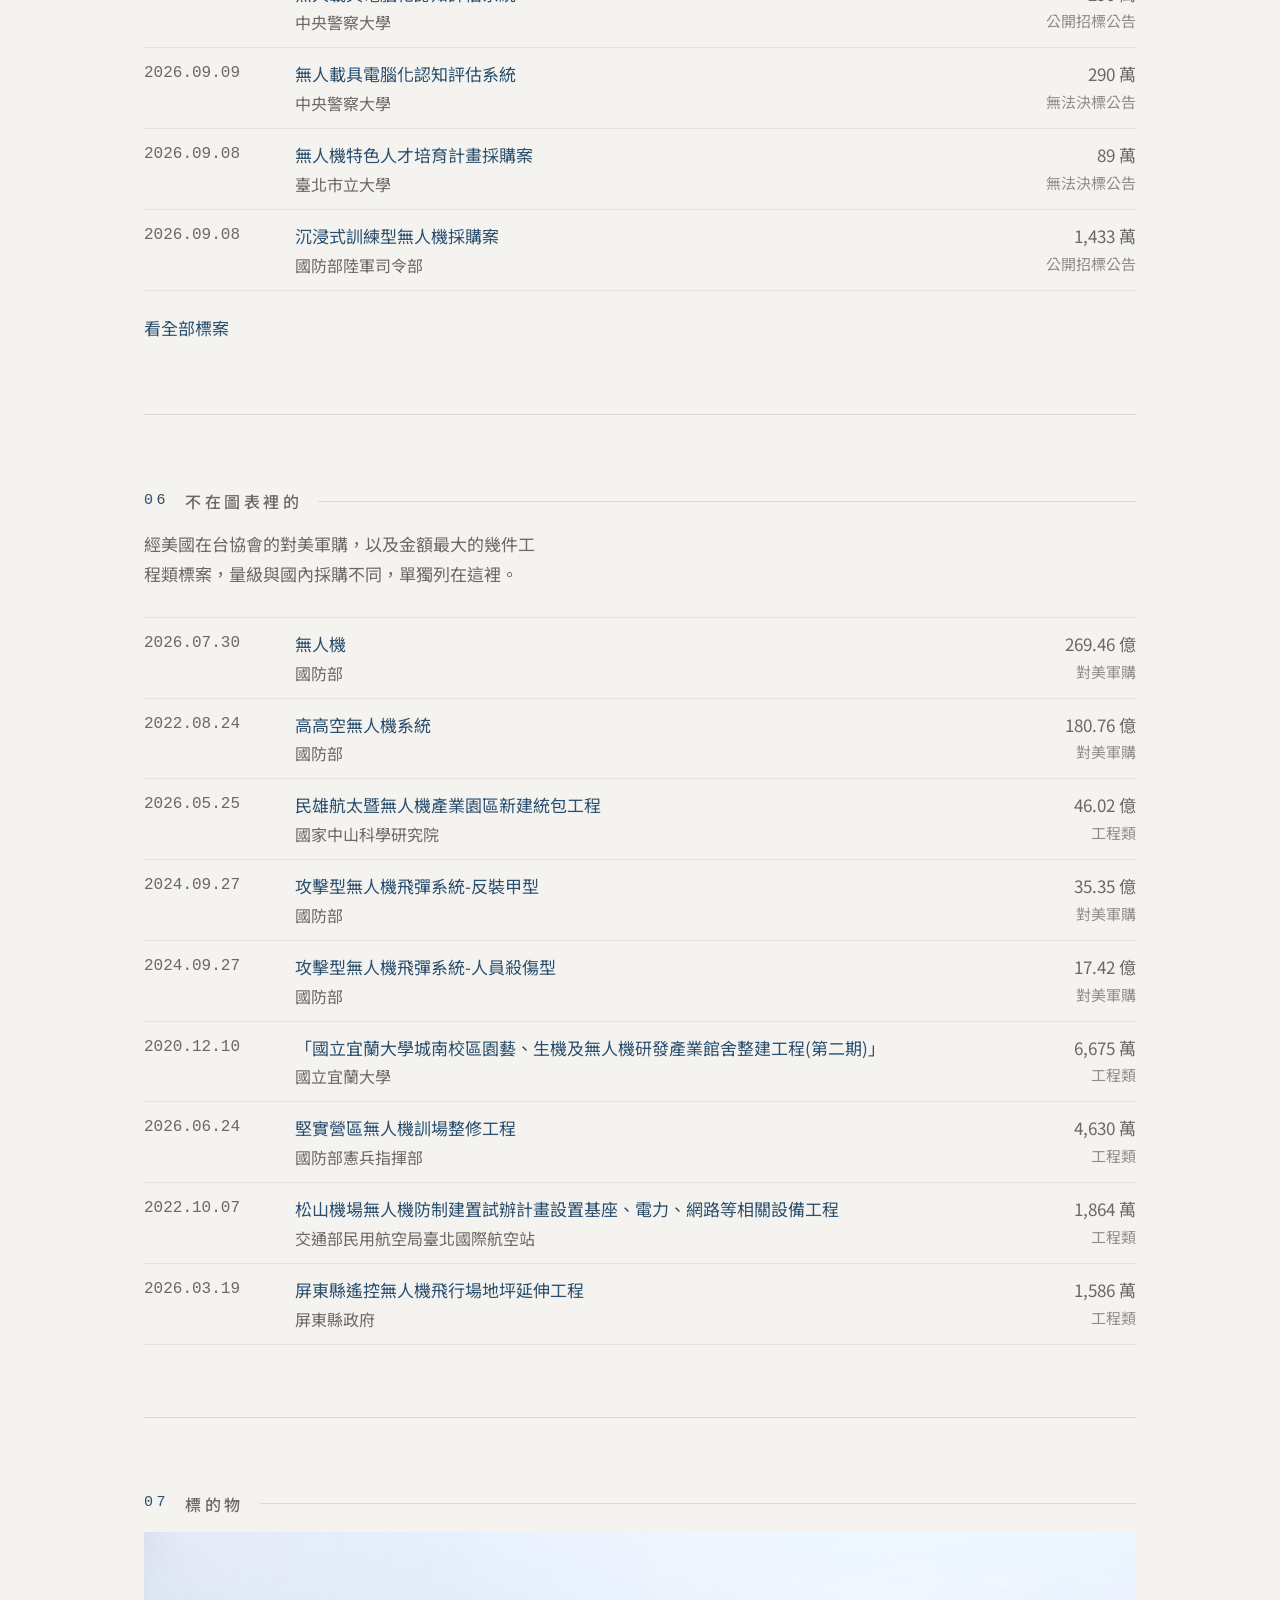
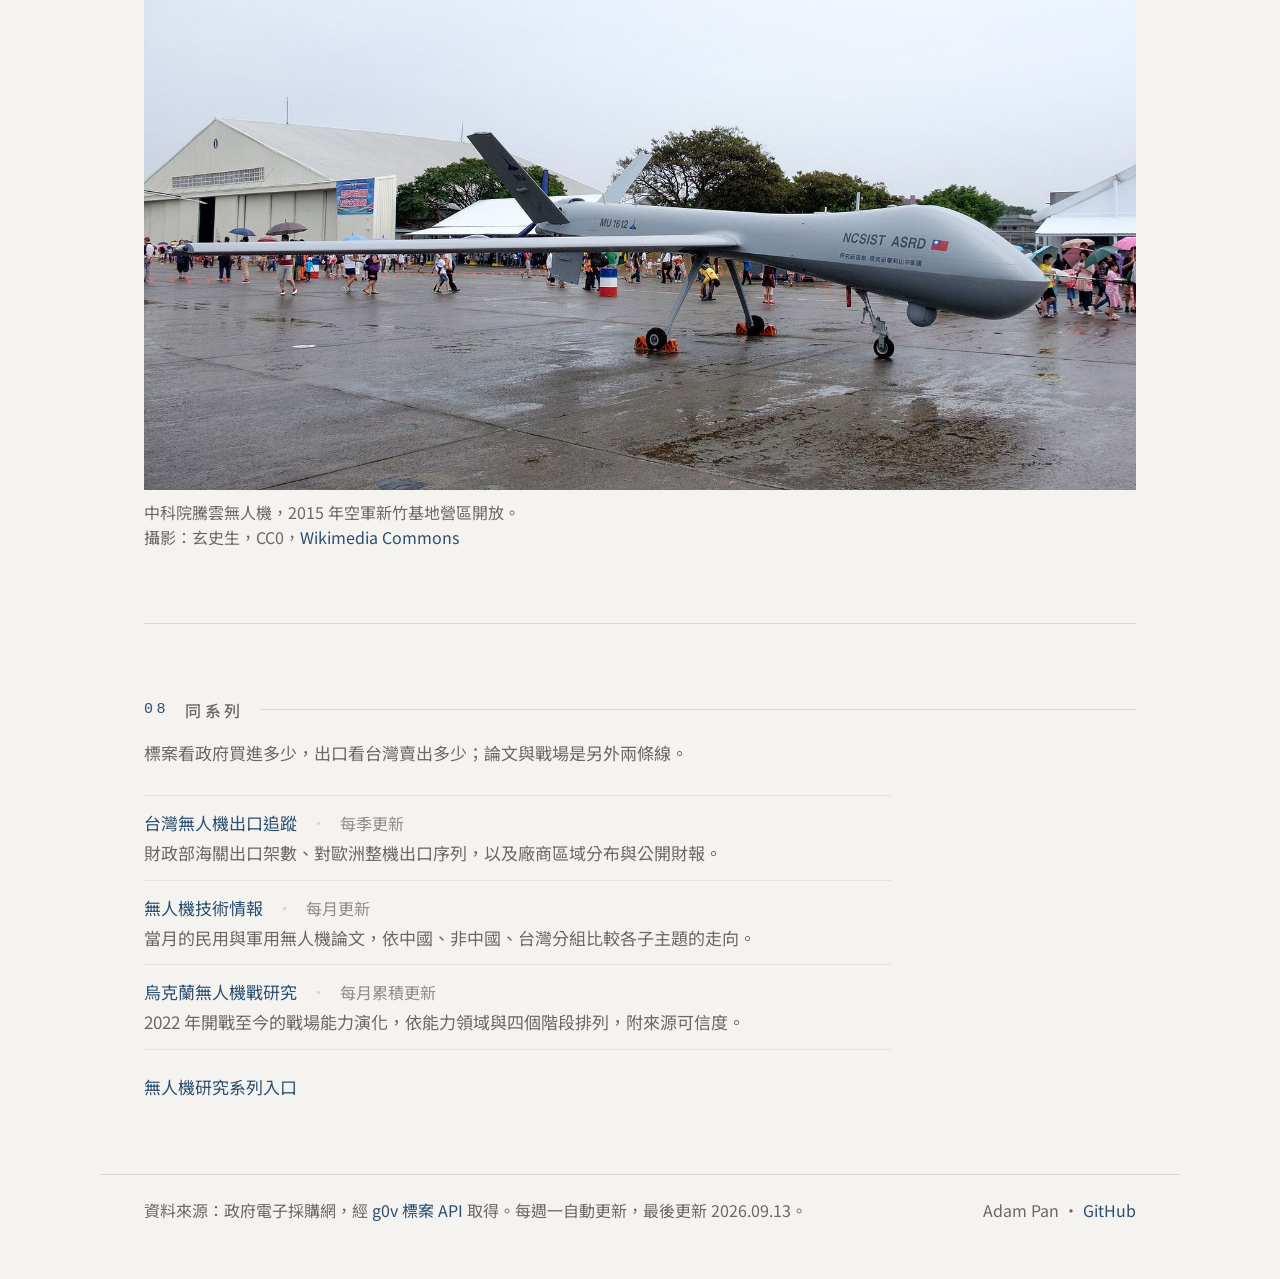
==== commit 310fb8f5: "design v1: 分類規則大修（其他 424→83 件）、類別橫條、機關→廠商錢流圖、每季圖標最大案、排除無人機房 Co-Authored-By: Claude Fable 5.1 <norepl" ====
--- a/index.html
+++ b/index.html
@@ -18,8 +18,8 @@
 <link rel="preconnect" href="https://fonts.gstatic.com" crossorigin>
 <link rel="stylesheet" href="https://fonts.googleapis.com/css2?family=Noto+Sans+TC:wght@400;500&family=Noto+Serif+TC:wght@700&display=swap">
 <link rel="icon" href="favicon.svg" type="image/svg+xml">
-<link rel="stylesheet" href="assets/style.css?v=12">
-<script type="module" src="assets/index.js?v=12"></script>
+<link rel="stylesheet" href="assets/style.css?v=13">
+<script type="module" src="assets/index.js?v=13"></script>
 </head>
 <body>
 
@@ -79,17 +79,20 @@
     <div class="chart" id="quarter-chart"></div>
   </section>
 
-  <section aria-labelledby="h-group">
-    <h2 class="sec-h" id="h-group"><span class="sec-n">03</span><span>錢從哪裡來</span></h2>
-    <p class="note">決標金額依出錢的機關群組拆開，不含對美軍購與工程類。</p>
-    <div class="sbar" id="group-bar" role="img"></div>
-    <ul class="legend" id="group-legend"></ul>
+  <section aria-labelledby="h-category">
+    <h2 class="sec-h" id="h-category"><span class="sec-n">03</span><span>哪一類</span></h2>
+    <p class="note">決標金額依標案用途分類，規則寫在方法頁，不含對美軍購與工程類。</p>
+    <div class="hbars cats" id="category-bars"></div>
   </section>
 
-  <section aria-labelledby="h-vendor">
-    <h2 class="sec-h" id="h-vendor"><span class="sec-n">04</span><span>錢到哪裡去</span></h2>
-    <p class="note">得標金額前十名的廠商，不含對美軍購與工程類。</p>
-    <div class="hbars" id="vendor-bars"></div>
+  <section aria-labelledby="h-flow">
+    <h2 class="sec-h" id="h-flow"><span class="sec-n">04</span><span>錢的流向</span></h2>
+    <p class="note note-wide">左邊出錢的機關群組，右邊收錢的廠商，帶子寬度就是金額；廠商取前八名。</p>
+    <p class="note note-narrow">每個群組底下是拿最多錢的三家廠商，廠商取前八名。</p>
+    <div class="flow" id="flow">
+      <div class="flow-chart" id="flow-chart"></div>
+      <div class="flow-list" id="flow-list"></div>
+    </div>
     <p class="more"><a href="vendors">看全部廠商與客戶關係</a></p>
   </section>
 
--- a/assets/style.css
+++ b/assets/style.css
@@ -181,7 +181,12 @@
   max-width: 42em;
   font-size: 17px;
   color: var(--muted);
-}
+  /* 圖說是短句不是內文，用 balance 讓兩行等長，第二行不會只剩兩三個字 */
+  text-wrap: balance;
+}
+
+/* 桑基圖／分組清單各配一句說明，跟著版面一起切 */
+.note-narrow { display: none; }
 
 h3 {
   margin: 0 0 14px;
@@ -232,7 +237,8 @@
   line-height: 1.1;
 }
 
-.total dd .u { font-size: 0.5em; letter-spacing: 0.06em; color: var(--muted); padding-left: 2px; }
+/* max()：手機把大字縮到 27px 時，0.5em 只剩 13.5px，全站字級不得低於 14px */
+.total dd .u { font-size: max(14px, 0.5em); letter-spacing: 0.06em; color: var(--muted); padding-left: 2px; }
 
 /* ---------- 堆疊條 ---------- */
 
@@ -387,6 +393,78 @@
 }
 .hit { fill: transparent; cursor: default; }
 
+/* 季度圖上方的註記：細線＋14px */
+.anno-line { stroke: var(--faint); stroke-width: 1; stroke-opacity: 0.5; fill: none; }
+
+.anno {
+  fill: var(--fg);
+  font-family: var(--sans);
+  font-size: 14px;
+}
+
+.anno-q { fill: var(--faint); font-family: var(--mono); }
+.anno-a { fill: var(--muted); }
+
+/* ---------- 錢的流向：桑基圖 ---------- */
+
+.flow { margin-top: 8px; }
+.flow-chart svg { display: block; width: 100%; height: auto; overflow: visible; }
+.flow-list { display: none; }
+
+.ribbon-f {
+  fill-opacity: 0.3;
+  stroke: none;
+  transition: fill-opacity 150ms ease;
+}
+
+.flow-chart svg.dim .ribbon-f { fill-opacity: 0.09; }
+.ribbon-f.on { fill-opacity: 0.66; }
+
+.f1 { fill: var(--c1); }
+.f2 { fill: var(--c2); }
+.f3 { fill: var(--c3); }
+.f4 { fill: var(--c4); }
+.f5 { fill: var(--c5); }
+.f6 { fill: var(--faint); }
+.fnode.fv { fill: var(--muted); }
+
+.fl {
+  fill: var(--fg);
+  font-family: var(--sans);
+  font-size: 15px;
+}
+
+.fa { fill: var(--muted); font-size: 14px; }
+
+/* 手機：改成每個群組一小段 */
+.fg + .fg { margin-top: 26px; }
+
+.fg-h {
+  display: flex;
+  align-items: baseline;
+  gap: 10px;
+  padding-bottom: 6px;
+  border-bottom: 1px solid var(--rule);
+}
+
+.fg-h .sw { flex: none; width: 20px; height: 3px; transform: translateY(-4px); }
+.fg-n { flex: 1 1 auto; font-size: 17px; }
+.fg-a { font-size: 17px; color: var(--muted); }
+
+.fg-v li {
+  display: grid;
+  grid-template-columns: minmax(0, 1fr) auto;
+  align-items: baseline;
+  gap: 5px 12px;
+  padding: 9px 0 10px;
+  border-bottom: 1px solid var(--hair);
+  font-size: 16px;
+}
+
+.fg-v .k { min-width: 0; overflow-wrap: anywhere; }
+.fg-v .v { font-size: 16px; color: var(--muted); }
+.fg-v .t { grid-column: 1 / -1; height: 6px; min-width: 2px; }
+
 /* ---------- 橫條排行 ---------- */
 
 .hbars { margin-top: 4px; }
@@ -405,6 +483,25 @@
 .hbar .k { min-width: 0; overflow-wrap: anywhere; }
 .hbar .t { height: 8px; background: var(--accent); min-width: 1px; }
 .hbar .v { font-size: 17px; color: var(--muted); }
+
+/* 哪一類：左類別、中長條、右金額＋件數（件數小一號）。
+   國防一類就占九成，其餘類別在線性尺度上都是細線；底下鋪一條淡軌道，
+   讓「幾乎沒有」也讀得出來，不用去動尺度騙人。 */
+.cats .hbar { grid-template-columns: 6em minmax(0, 1fr) 11em; }
+.cats .hbar .trk { min-width: 0; height: 9px; background: var(--hair); }
+.cats .hbar .trk .t { display: block; height: 100%; min-width: 2px; }
+.cats .hbar:hover .t { background: var(--link-hover); }
+
+.cats .hbar .v {
+  display: flex;
+  align-items: baseline;
+  justify-content: flex-end;
+  gap: 14px;
+  white-space: nowrap;
+}
+
+.cats .hbar .v .amt { color: var(--fg); }
+.cats .hbar .v .n { font-size: 15px; color: var(--faint); }
 
 /* ---------- 最近 ---------- */
 
@@ -807,6 +904,18 @@
   .hbar { grid-template-columns: minmax(0, 1fr) auto; row-gap: 5px; }
   .hbar .t { grid-column: 1 / -1; }
 
+  /* 窄螢幕：類別與金額同一行，長條走第二行，不要一類吃掉三行 */
+  .cats .hbar { grid-template-columns: minmax(0, 1fr) auto; row-gap: 6px; }
+  .cats .hbar .k { grid-area: 1 / 1; }
+  .cats .hbar .v { grid-area: 1 / 2; gap: 10px; }
+  .cats .hbar .trk { grid-area: 2 / 1 / 3 / -1; height: 8px; }
+
+  /* 桑基圖在 390px 讀不動，換成分組清單 */
+  .flow-chart { display: none; }
+  .flow-list { display: block; }
+  .note-wide { display: none; }
+  .note-narrow { display: block; }
+
   .recent li { grid-template-columns: minmax(0, 1fr) auto; }
   .recent .d { grid-column: 1 / -1; }
 
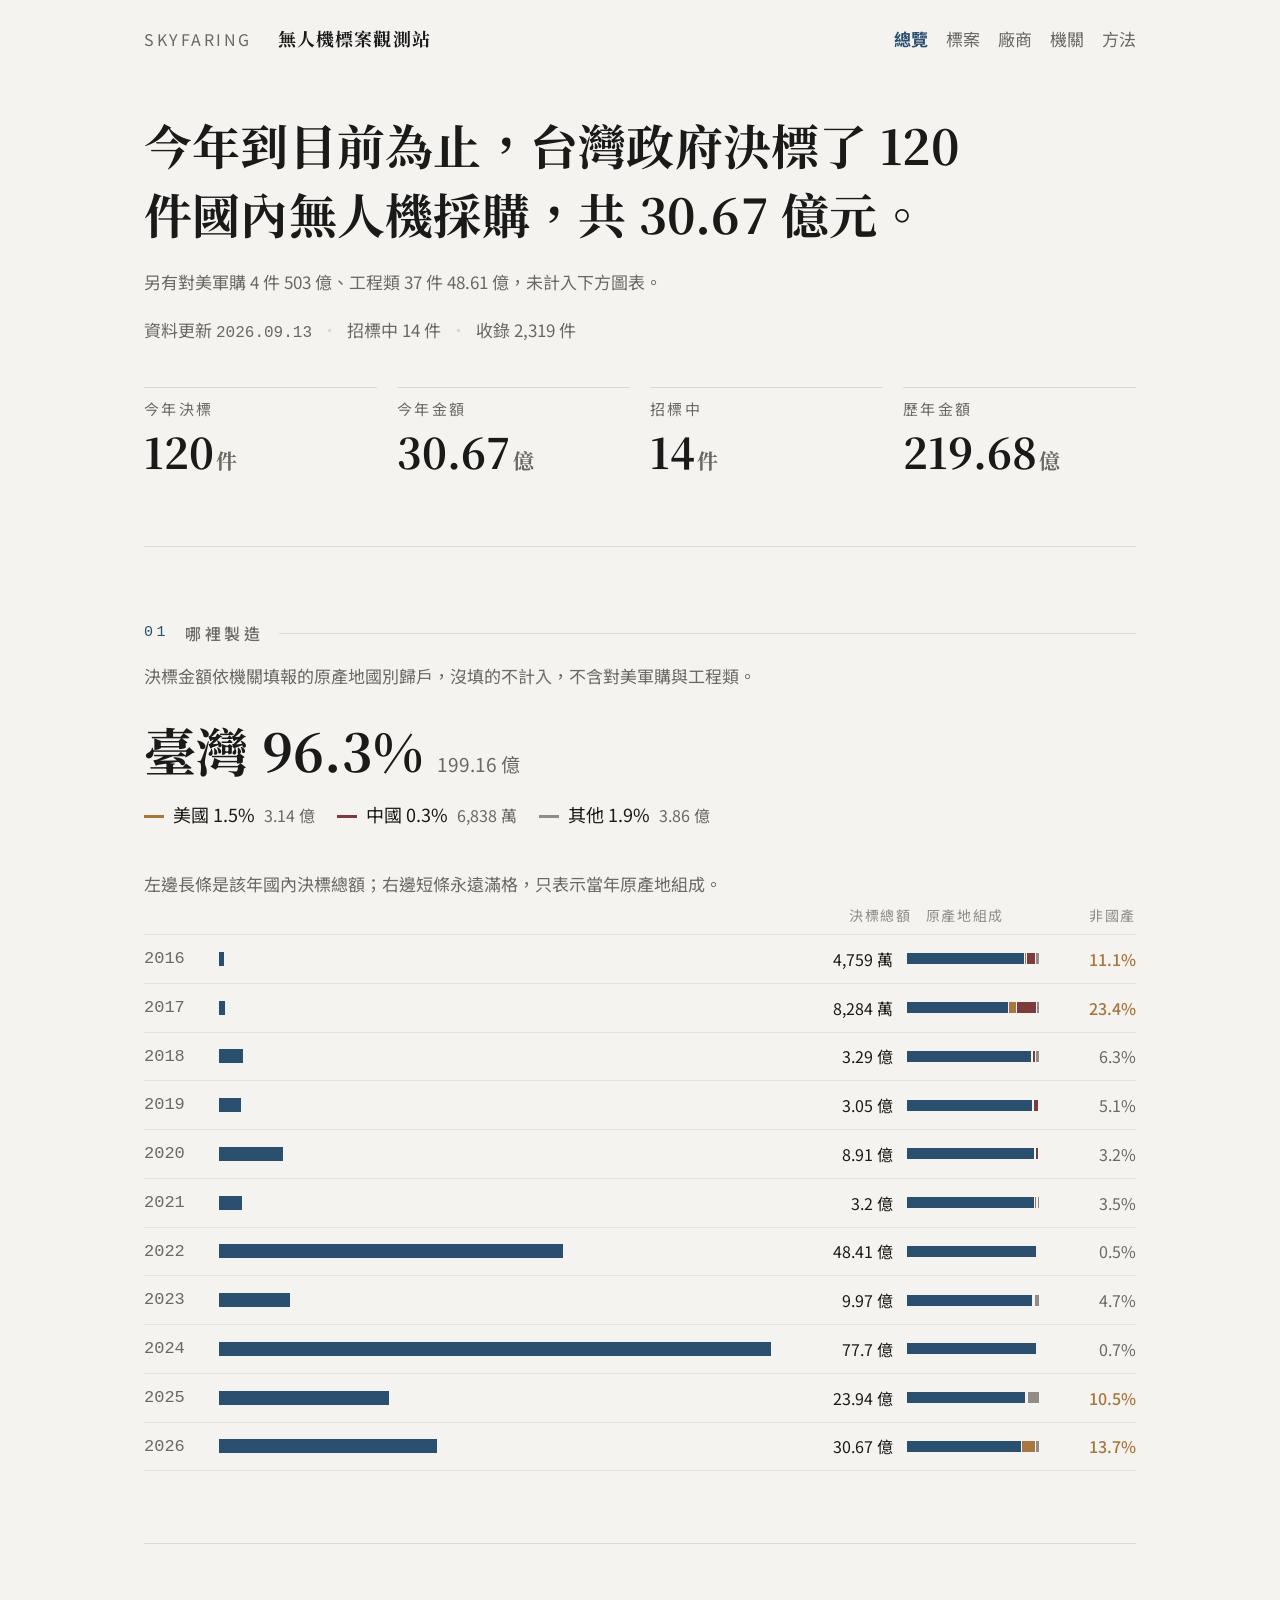
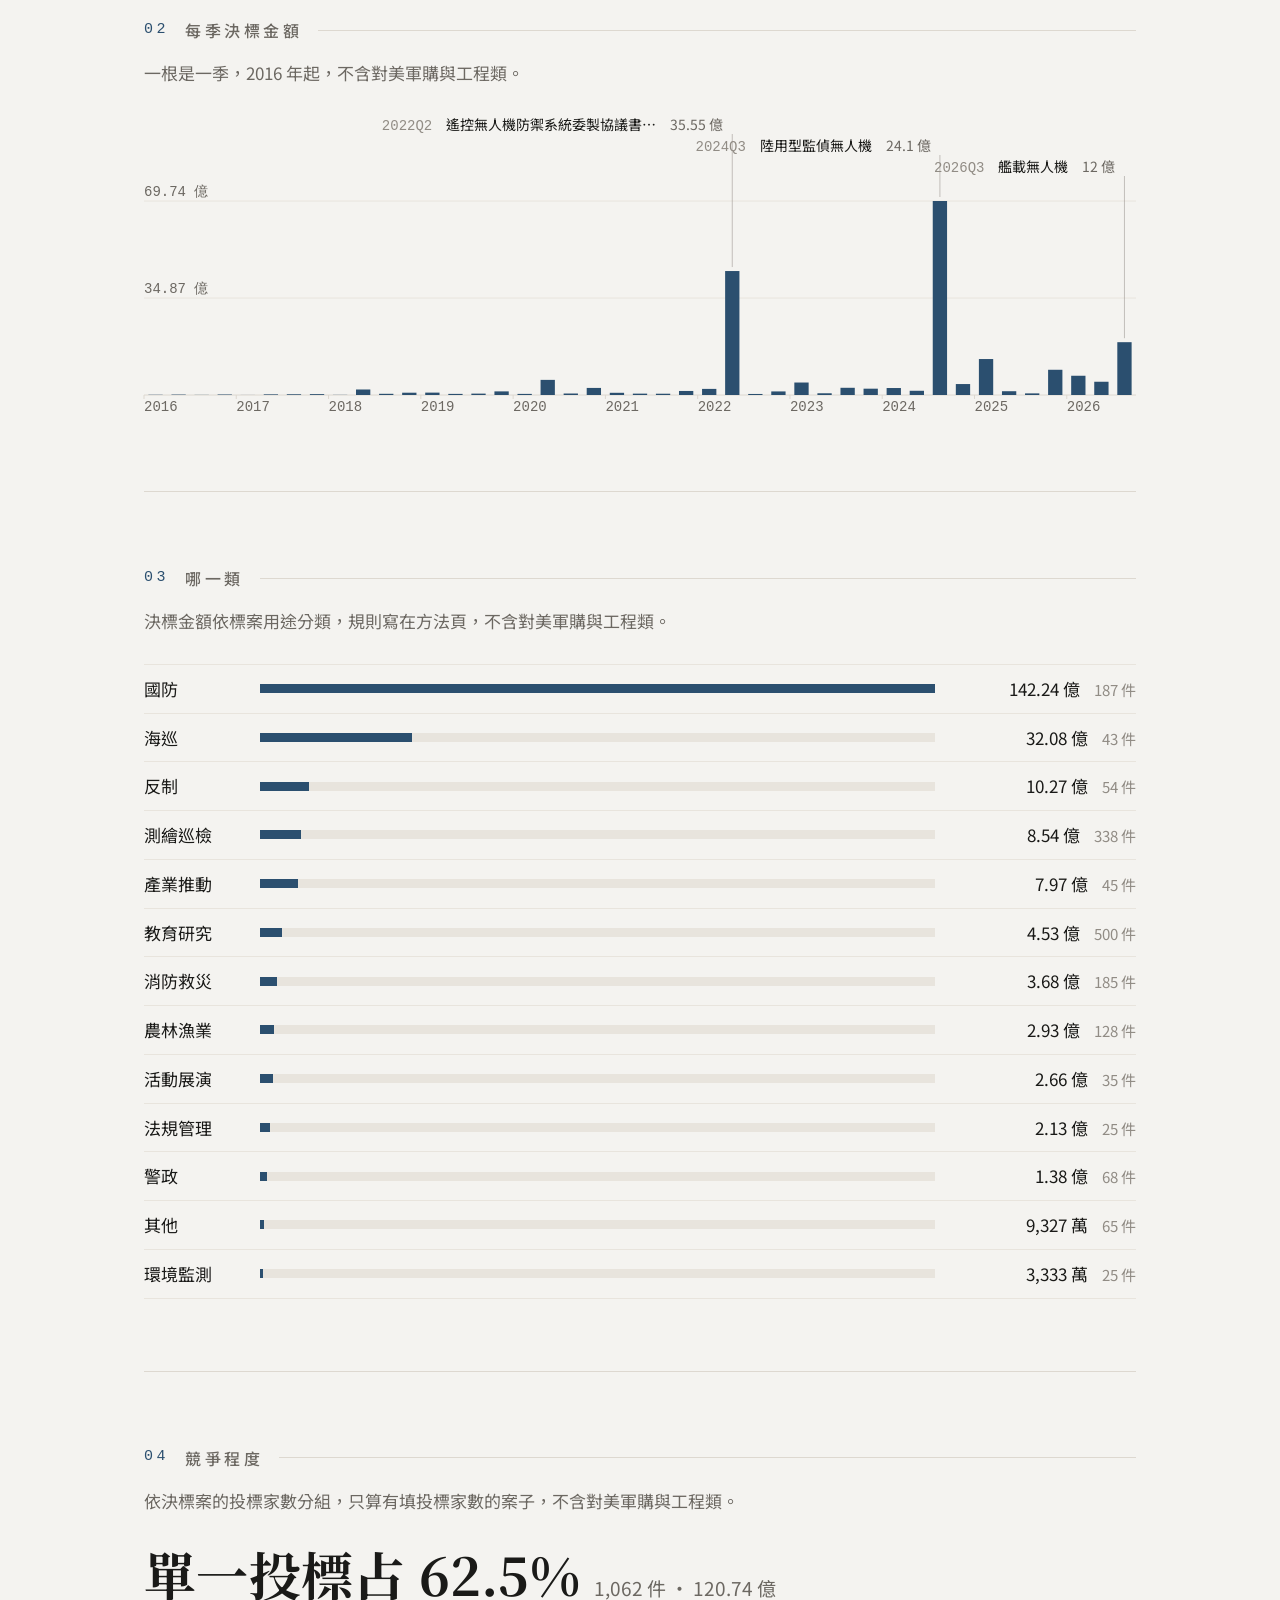
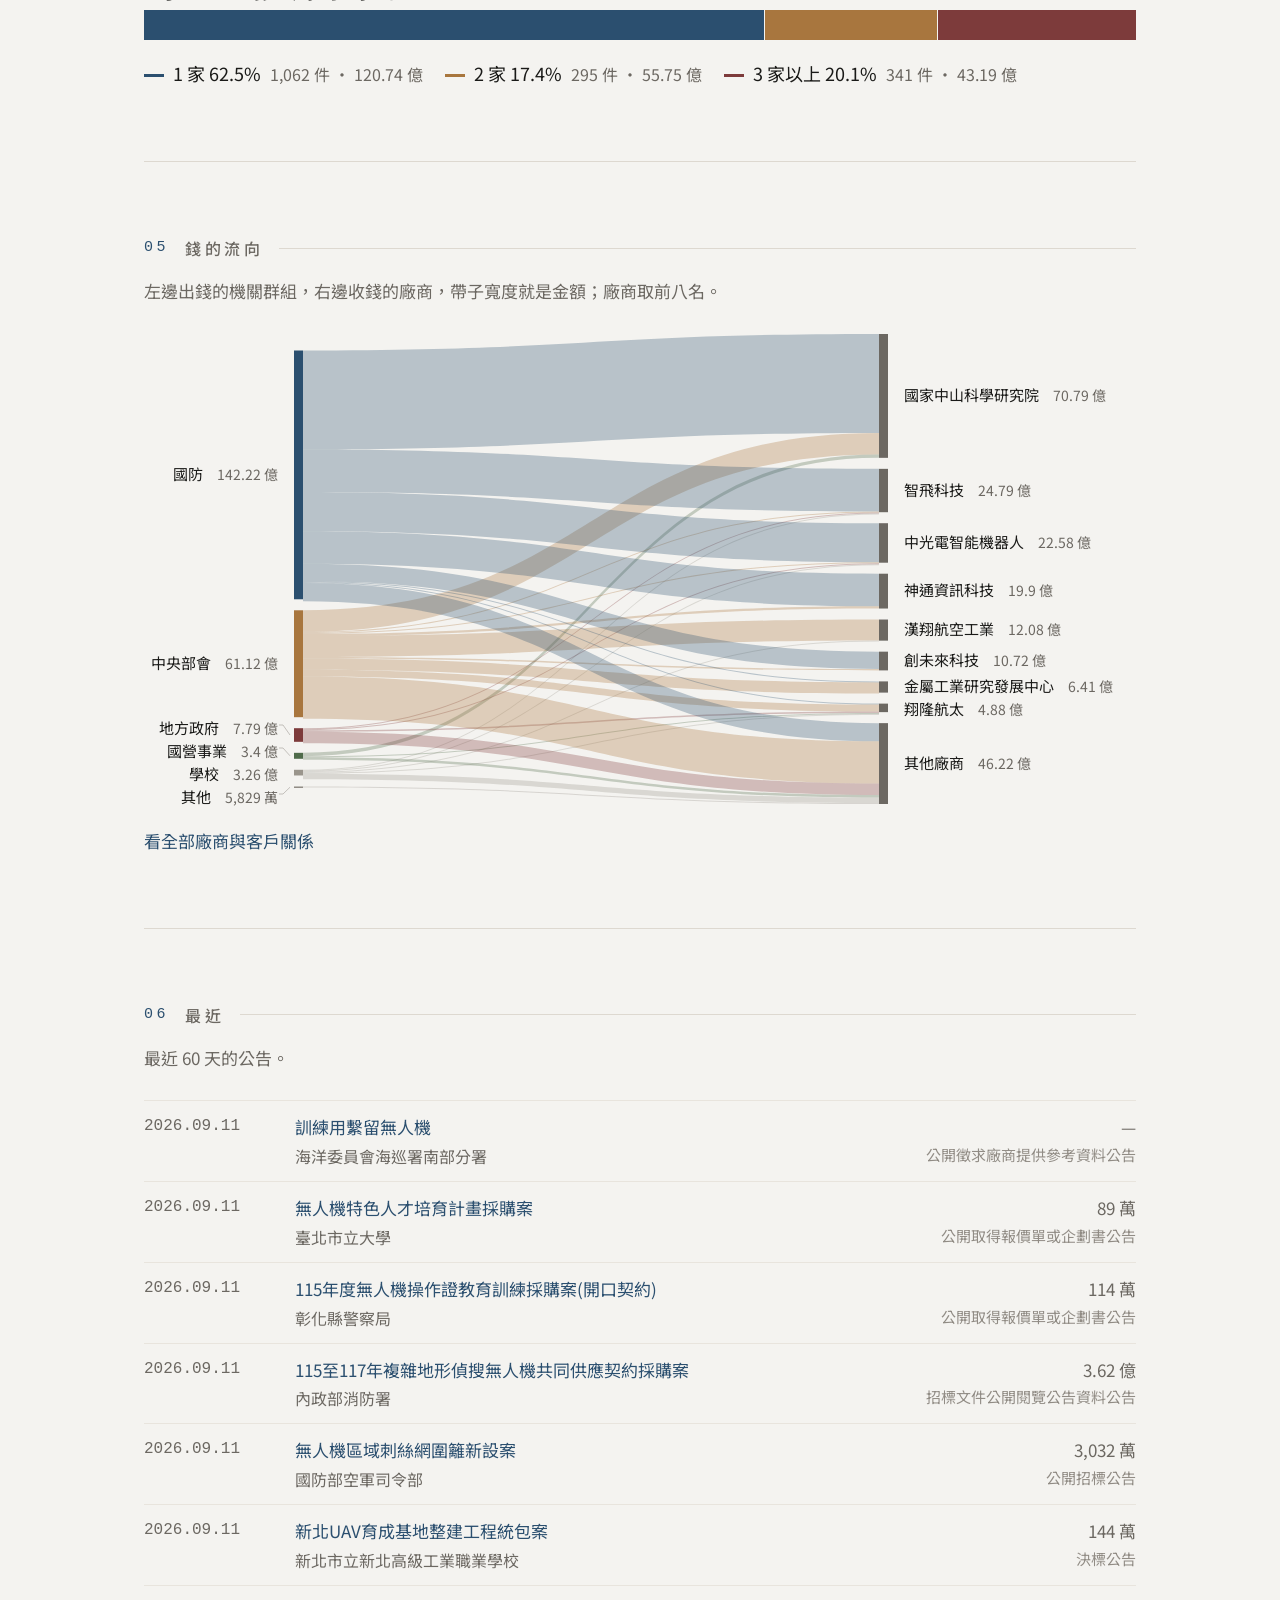
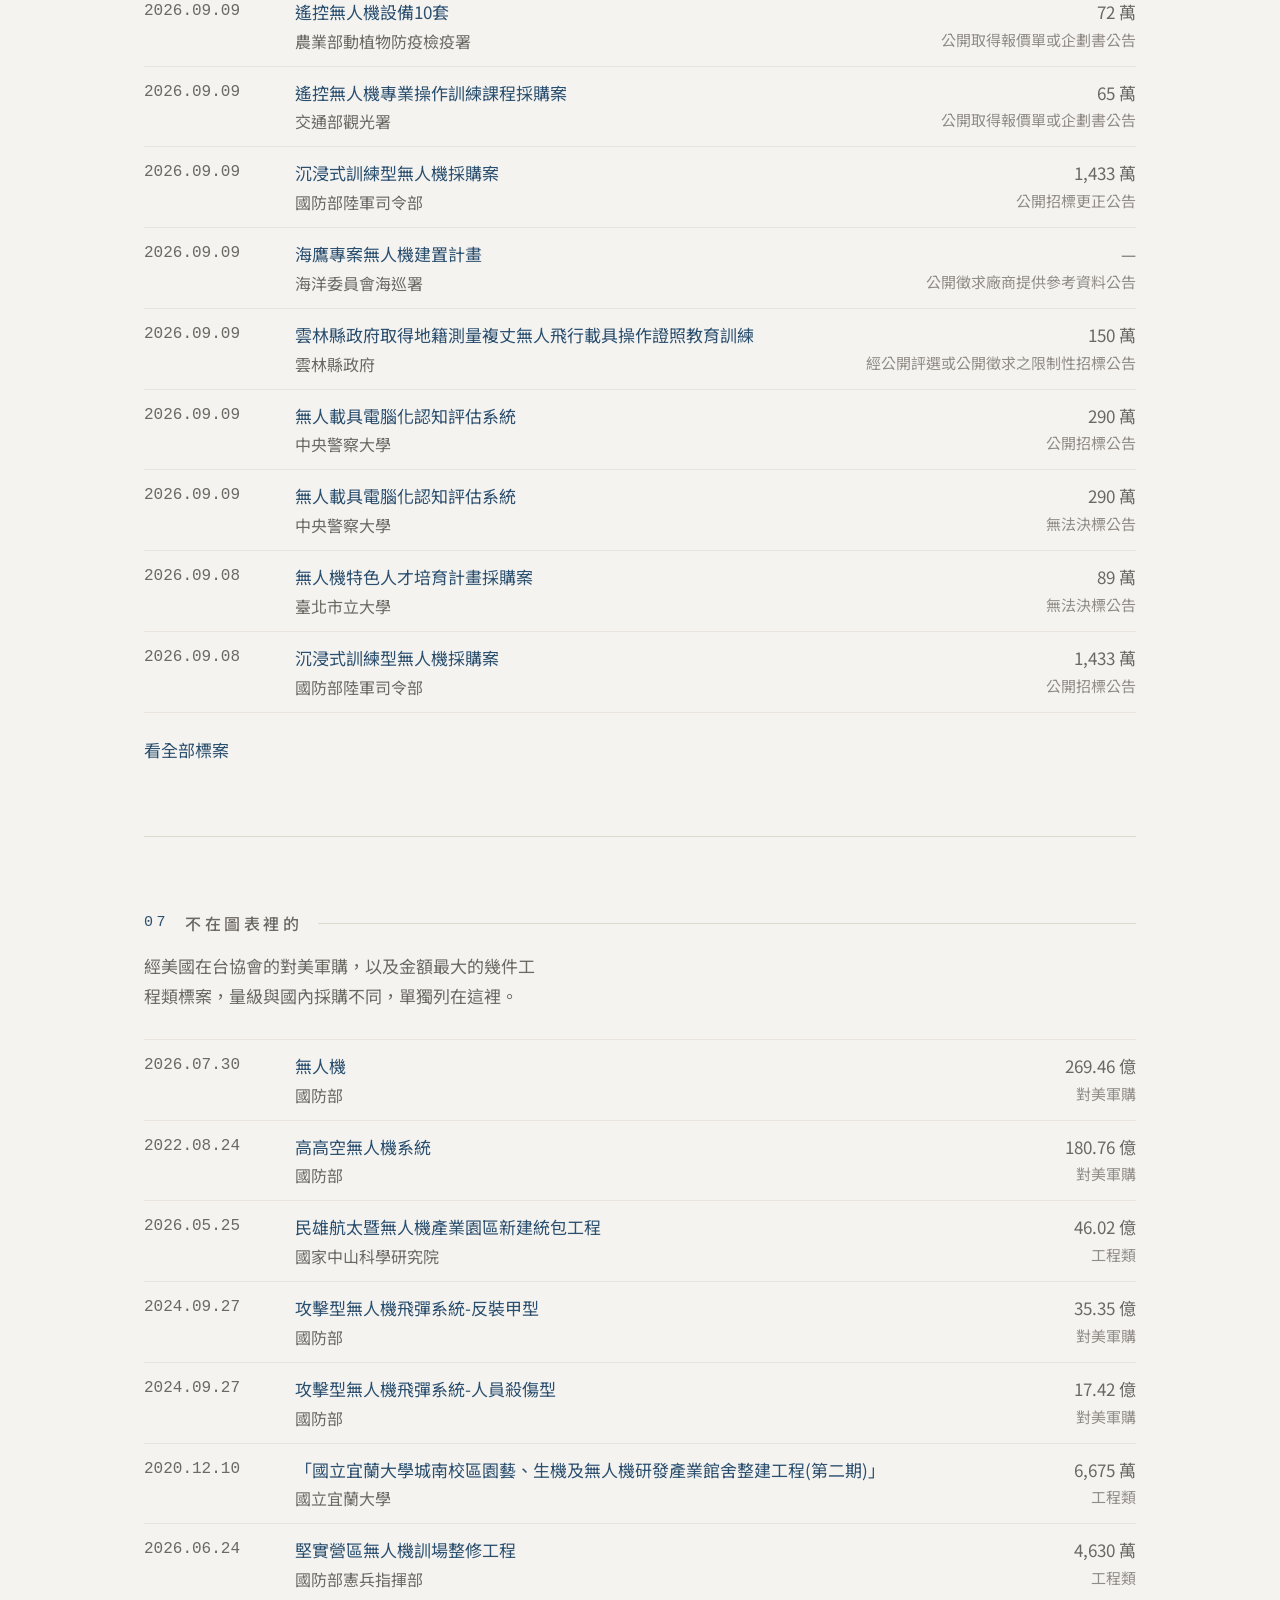
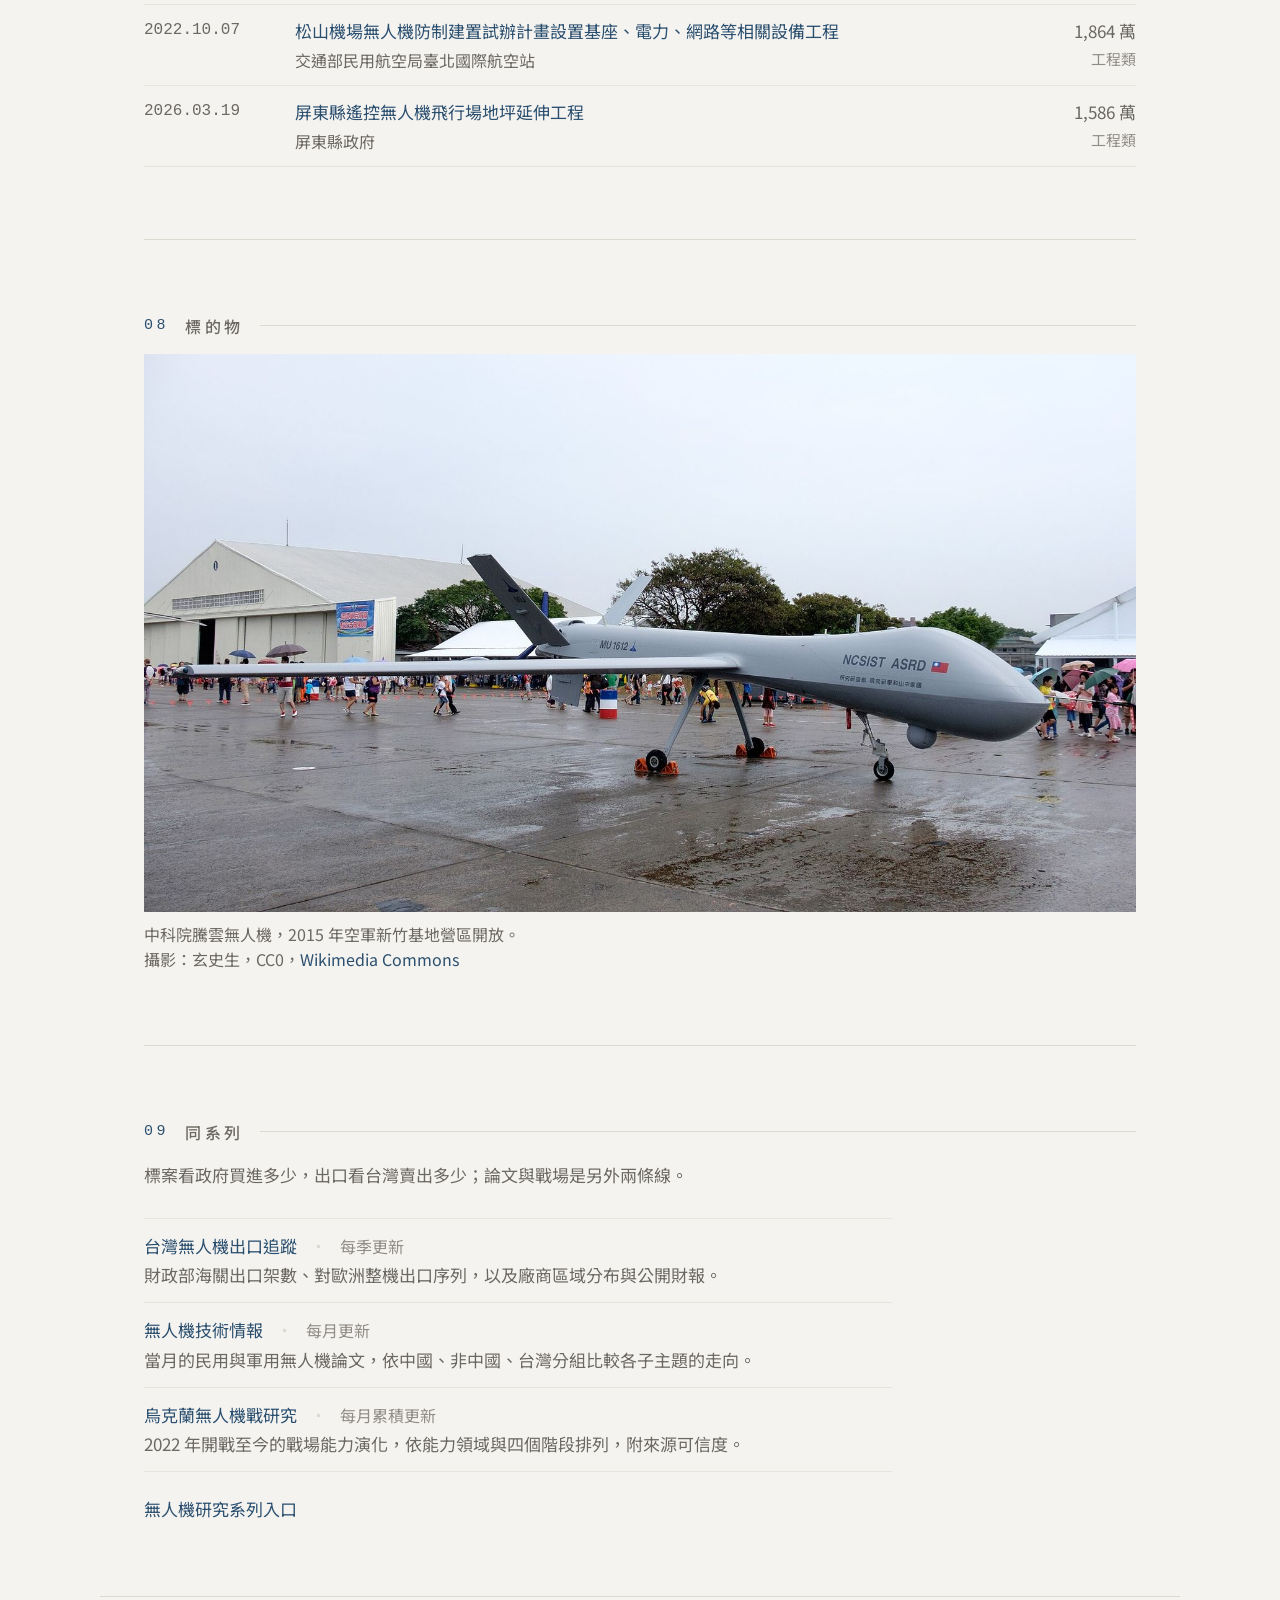
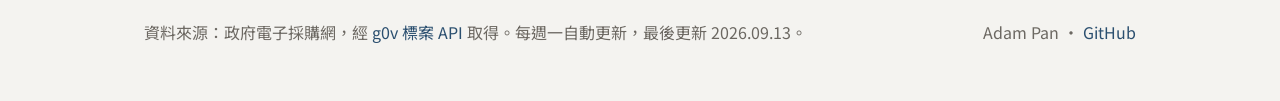
==== commit 73c9a545: "design v2：投標家數與原產地雙欄圖像化，篩選器手機收合 首頁新增「競爭程度」一節（投標家數 1/2/3+ 家比例條），原產地逐年圖改 左右雙欄（決標總額線性長條＋原產地組成滿格短條），早年金額" ====
--- a/index.html
+++ b/index.html
@@ -18,8 +18,8 @@
 <link rel="preconnect" href="https://fonts.gstatic.com" crossorigin>
 <link rel="stylesheet" href="https://fonts.googleapis.com/css2?family=Noto+Sans+TC:wght@400;500&family=Noto+Serif+TC:wght@700&display=swap">
 <link rel="icon" href="favicon.svg" type="image/svg+xml">
-<link rel="stylesheet" href="assets/style.css?v=13">
-<script type="module" src="assets/index.js?v=13"></script>
+<link rel="stylesheet" href="assets/style.css?v=14">
+<script type="module" src="assets/index.js?v=14"></script>
 </head>
 <body>
 
@@ -66,11 +66,16 @@
     <h2 class="sec-h" id="h-origin"><span class="sec-n">01</span><span>哪裡製造</span></h2>
     <p class="note">決標金額依機關填報的原產地國別歸戶，沒填的不計入，不含對美軍購與工程類。</p>
     <div class="origin-lead" id="origin-lead">
-      <p class="origin-big" id="origin-big">—</p>
-      <ul class="origin-rest" id="origin-rest"></ul>
+      <p class="bigstat" id="origin-big">—</p>
+      <ul class="keys" id="origin-rest"></ul>
     </div>
-    <p class="note" id="origin-years-note" style="margin:38px 0 0">長條是該年國內決標總額，尾端顏色是臺灣以外的原產地；右側是非國產占比。</p>
-    <div class="yearbars" id="origin-years" role="list"></div>
+    <p class="note" id="origin-years-note" style="margin:38px 0 0">左邊長條是該年國內決標總額；右邊短條永遠滿格，只表示當年原產地組成。</p>
+    <div class="yearbars" id="origin-years-wrap">
+      <div class="yb-head" aria-hidden="true">
+        <span></span><span></span><span class="r">決標總額</span><span>原產地組成</span><span class="r">非國產</span>
+      </div>
+      <div id="origin-years" role="list"></div>
+    </div>
   </section>
 
   <section aria-labelledby="h-quarter">
@@ -85,8 +90,18 @@
     <div class="hbars cats" id="category-bars"></div>
   </section>
 
+  <section aria-labelledby="h-comp">
+    <h2 class="sec-h" id="h-comp"><span class="sec-n">04</span><span>競爭程度</span></h2>
+    <p class="note">依決標案的投標家數分組，只算有填投標家數的案子，不含對美軍購與工程類。</p>
+    <div class="origin-lead">
+      <p class="bigstat" id="comp-big">—</p>
+      <div class="sbar" id="comp-bar" role="img"></div>
+      <ul class="keys" id="comp-keys"></ul>
+    </div>
+  </section>
+
   <section aria-labelledby="h-flow">
-    <h2 class="sec-h" id="h-flow"><span class="sec-n">04</span><span>錢的流向</span></h2>
+    <h2 class="sec-h" id="h-flow"><span class="sec-n">05</span><span>錢的流向</span></h2>
     <p class="note note-wide">左邊出錢的機關群組，右邊收錢的廠商，帶子寬度就是金額；廠商取前八名。</p>
     <p class="note note-narrow">每個群組底下是拿最多錢的三家廠商，廠商取前八名。</p>
     <div class="flow" id="flow">
@@ -97,20 +112,20 @@
   </section>
 
   <section aria-labelledby="h-recent">
-    <h2 class="sec-h" id="h-recent"><span class="sec-n">05</span><span>最近</span></h2>
+    <h2 class="sec-h" id="h-recent"><span class="sec-n">06</span><span>最近</span></h2>
     <p class="note">最近 60 天的公告。</p>
     <ul class="recent" id="recent-list"></ul>
     <p class="more"><a href="tenders">看全部標案</a></p>
   </section>
 
   <section id="offbook" aria-labelledby="h-offbook" hidden>
-    <h2 class="sec-h" id="h-offbook"><span class="sec-n">06</span><span>不在圖表裡的</span></h2>
+    <h2 class="sec-h" id="h-offbook"><span class="sec-n">07</span><span>不在圖表裡的</span></h2>
     <p class="note">經美國在台協會的對美軍購，以及金額最大的幾件工程類標案，量級與國內採購不同，單獨列在這裡。</p>
     <ul class="recent" id="offbook-list"></ul>
   </section>
 
   <section aria-labelledby="h-photo">
-    <h2 class="sec-h" id="h-photo"><span class="sec-n">07</span><span>標的物</span></h2>
+    <h2 class="sec-h" id="h-photo"><span class="sec-n">08</span><span>標的物</span></h2>
     <figure class="photo">
       <img src="assets/img/tengyun-hsinchu-2015.jpg" width="1600" height="900" loading="lazy" decoding="async"
            alt="停機坪上靜態展示的中科院騰雲大型無人機，機身標示 NCSIST ASRD。">
@@ -122,7 +137,7 @@
   </section>
 
   <section aria-labelledby="h-series">
-    <h2 class="sec-h" id="h-series"><span class="sec-n">08</span><span>同系列</span></h2>
+    <h2 class="sec-h" id="h-series"><span class="sec-n">09</span><span>同系列</span></h2>
     <p class="note">標案看政府買進多少，出口看台灣賣出多少；論文與戰場是另外兩條線。</p>
     <ul class="series">
       <li>
--- a/assets/style.css
+++ b/assets/style.css
@@ -275,6 +275,14 @@
 .legend .k { color: var(--fg); }
 .legend .v { font-size: 16px; color: var(--muted); }
 
+/* ---------- 機關頁：每群組一條堆疊橫條 ---------- */
+
+.group-bar { margin: 14px 0 22px; }
+.legend-click li { cursor: default; }
+.legend-click li:hover .k { color: var(--link); }
+
+.sbar-sm { height: 20px; }
+
 .c1 { background: var(--c1); }
 .c2 { background: var(--c2); }
 .c3 { background: var(--c3); }
@@ -282,11 +290,11 @@
 .c5 { background: var(--c5); }
 .c6 { background: var(--faint); }
 
-/* ---------- 原產地：大字排版 ---------- */
+/* ---------- 大字數字＋色標清單（原產地、競爭程度、中小企業共用） ---------- */
 
 .origin-lead { margin: 6px 0 0; }
 
-.origin-big {
+.bigstat {
   margin: 0;
   font-family: var(--serif);
   font-weight: 700;
@@ -295,7 +303,7 @@
   letter-spacing: 0.005em;
 }
 
-.origin-big .amt {
+.bigstat .amt {
   padding-left: 14px;
   font-family: var(--sans);
   font-weight: 400;
@@ -305,7 +313,7 @@
   white-space: nowrap;
 }
 
-.origin-rest {
+.keys {
   display: flex;
   flex-wrap: wrap;
   align-items: baseline;
@@ -314,27 +322,42 @@
   font-size: 18px;
 }
 
-.origin-rest li { display: flex; align-items: baseline; gap: 9px; }
-
-.origin-rest .sw {
+.keys li { display: flex; align-items: baseline; gap: 9px; }
+
+.keys .sw {
   flex: none;
   width: 20px;
   height: 3px;
   transform: translateY(-4px);
 }
 
-.origin-rest .k { color: var(--fg); }
-.origin-rest .v { font-size: 16px; color: var(--muted); }
-
-/* ---------- 原產地：逐年橫條 ---------- */
+.keys .k { color: var(--fg); }
+.keys .v { font-size: 16px; color: var(--muted); }
+
+/* ---------- 原產地：逐年雙欄橫條 ----------
+   左欄長條是該年決標總額（線性，年與年之間可比），右欄短條永遠滿格、
+   只表示當年的原產地組成。早年金額小到線性長條剩幾個像素，組成仍讀得出來。 */
 
 .yearbars { margin: 4px 0 0; }
+
+.yb-head {
+  display: grid;
+  grid-template-columns: 3.4em minmax(0, 1fr) 6em 132px 4.6em;
+  align-items: baseline;
+  gap: 14px;
+  padding-bottom: 7px;
+  font-size: 14px;
+  letter-spacing: 0.12em;
+  color: var(--faint);
+}
+
+.yb-head .r { text-align: right; }
 
 .yb {
   display: grid;
-  grid-template-columns: 3.6em minmax(0, 1fr) 6.2em 5em;
+  grid-template-columns: 3.4em minmax(0, 1fr) 6em 132px 4.6em;
   align-items: center;
-  gap: 16px;
+  gap: 14px;
   padding: 9px 0;
   border-top: 1px solid var(--hair);
 }
@@ -347,18 +370,26 @@
   color: var(--muted);
 }
 
-.yb-track { min-width: 0; }
+.yb-track, .yb-mix { min-width: 0; }
 
 .yb-bar {
   display: flex;
   height: 14px;
   min-width: 2px;
+  background: var(--accent);
+}
+
+.yb-bar.empty { background: var(--hair); }
+
+.yb-mix .yb-bar {
+  width: 100%;
+  height: 11px;
   background: none;
 }
 
-.yb-bar > i { display: block; height: 100%; min-width: 1px; }
-.yb-bar > i + i { box-shadow: inset 1px 0 0 var(--bg); }
-.yb-bar.empty { background: var(--hair); }
+.yb-mix .yb-bar > i { display: block; height: 100%; min-width: 1px; }
+.yb-mix .yb-bar > i + i { box-shadow: inset 1px 0 0 var(--bg); }
+.yb-mix .yb-bar.empty { background: var(--hair); }
 
 .yb-total {
   font-size: 16px;
@@ -379,6 +410,7 @@
 
 .chart { width: 100%; margin-top: 8px; }
 .chart svg { display: block; width: 100%; height: auto; overflow: visible; }
+.chart-sm { margin-top: 20px; }
 
 .bar { fill: var(--accent); transition: opacity 150ms ease; }
 .bar-open { fill: var(--rule); }
@@ -536,6 +568,21 @@
 
 
 /* ---------- 篩選器（細框，無膠囊無陰影） ---------- */
+
+.filters-summary {
+  display: none;
+  padding: 8px 0;
+  font-size: 15px;
+  letter-spacing: 0.1em;
+  color: var(--muted);
+  cursor: pointer;
+  list-style: none;
+}
+
+.filters-summary::-webkit-details-marker { display: none; }
+.filters-summary::after { content: "▾"; padding-left: 8px; font-size: 12px; }
+details.filters-wrap[open] .filters-summary::after { content: "▴"; }
+.filters-summary:hover { color: var(--link); }
 
 .filters {
   display: flex;
@@ -673,6 +720,14 @@
 .t-num { width: 6.3em; text-align: right; white-space: nowrap; }
 .t-vendor { width: 15%; color: var(--muted); }
 .t-status { width: 4.2em; white-space: nowrap; color: var(--muted); }
+
+.stag {
+  display: inline-block;
+  width: 8px;
+  height: 8px;
+  margin-right: 7px;
+  vertical-align: middle;
+}
 
 th.t-num { text-align: right; }
 
@@ -745,6 +800,7 @@
 
 .row-body { padding: 2px 0 20px 3.3em; }
 .row-body .sub { font-size: 16px; color: var(--muted); margin-bottom: 10px; }
+.row-body .fg-v { margin-bottom: 22px; }
 
 .mini-list li {
   display: grid;
@@ -910,6 +966,11 @@
   .cats .hbar .v { grid-area: 1 / 2; gap: 10px; }
   .cats .hbar .trk { grid-area: 2 / 1 / 3 / -1; height: 8px; }
 
+  /* 篩選器收合成一列，展開才看得到全部欄位 */
+  .filters-summary { display: block; }
+  details.filters-wrap:not([open]) .filters { display: none; }
+  .filters { padding-top: 4px; }
+
   /* 桑基圖在 390px 讀不動，換成分組清單 */
   .flow-chart { display: none; }
   .flow-list { display: block; }
@@ -919,17 +980,22 @@
   .recent li { grid-template-columns: minmax(0, 1fr) auto; }
   .recent .d { grid-column: 1 / -1; }
 
-  .origin-big .amt { display: block; padding-left: 0; padding-top: 6px; }
+  .bigstat .amt { display: block; padding-left: 0; padding-top: 6px; }
+
+  /* 兩排：上排年份＋總額長條＋金額，下排組成條＋非國產占比，組成條對齊上排長條 */
+  .yb-head { display: none; }
 
   .yb {
     grid-template-columns: 3.2em minmax(0, 1fr) auto;
     column-gap: 12px;
-    row-gap: 6px;
+    row-gap: 7px;
   }
 
-  .yb-track { grid-column: 1 / -1; grid-row: 2; }
-  .yb-total { font-size: 15px; }
-  .yb-pct { font-size: 15px; }
+  .yb-y { grid-area: 1 / 1; }
+  .yb-track { grid-area: 1 / 2; }
+  .yb-total { grid-area: 1 / 3; font-size: 15px; }
+  .yb-mix { grid-area: 2 / 2; }
+  .yb-pct { grid-area: 2 / 3; font-size: 15px; }
 
   .row-btn { grid-template-columns: 2em minmax(0, 1fr) auto; row-gap: 2px; }
   .row-btn .cnt { grid-column: 2 / -1; text-align: left; }
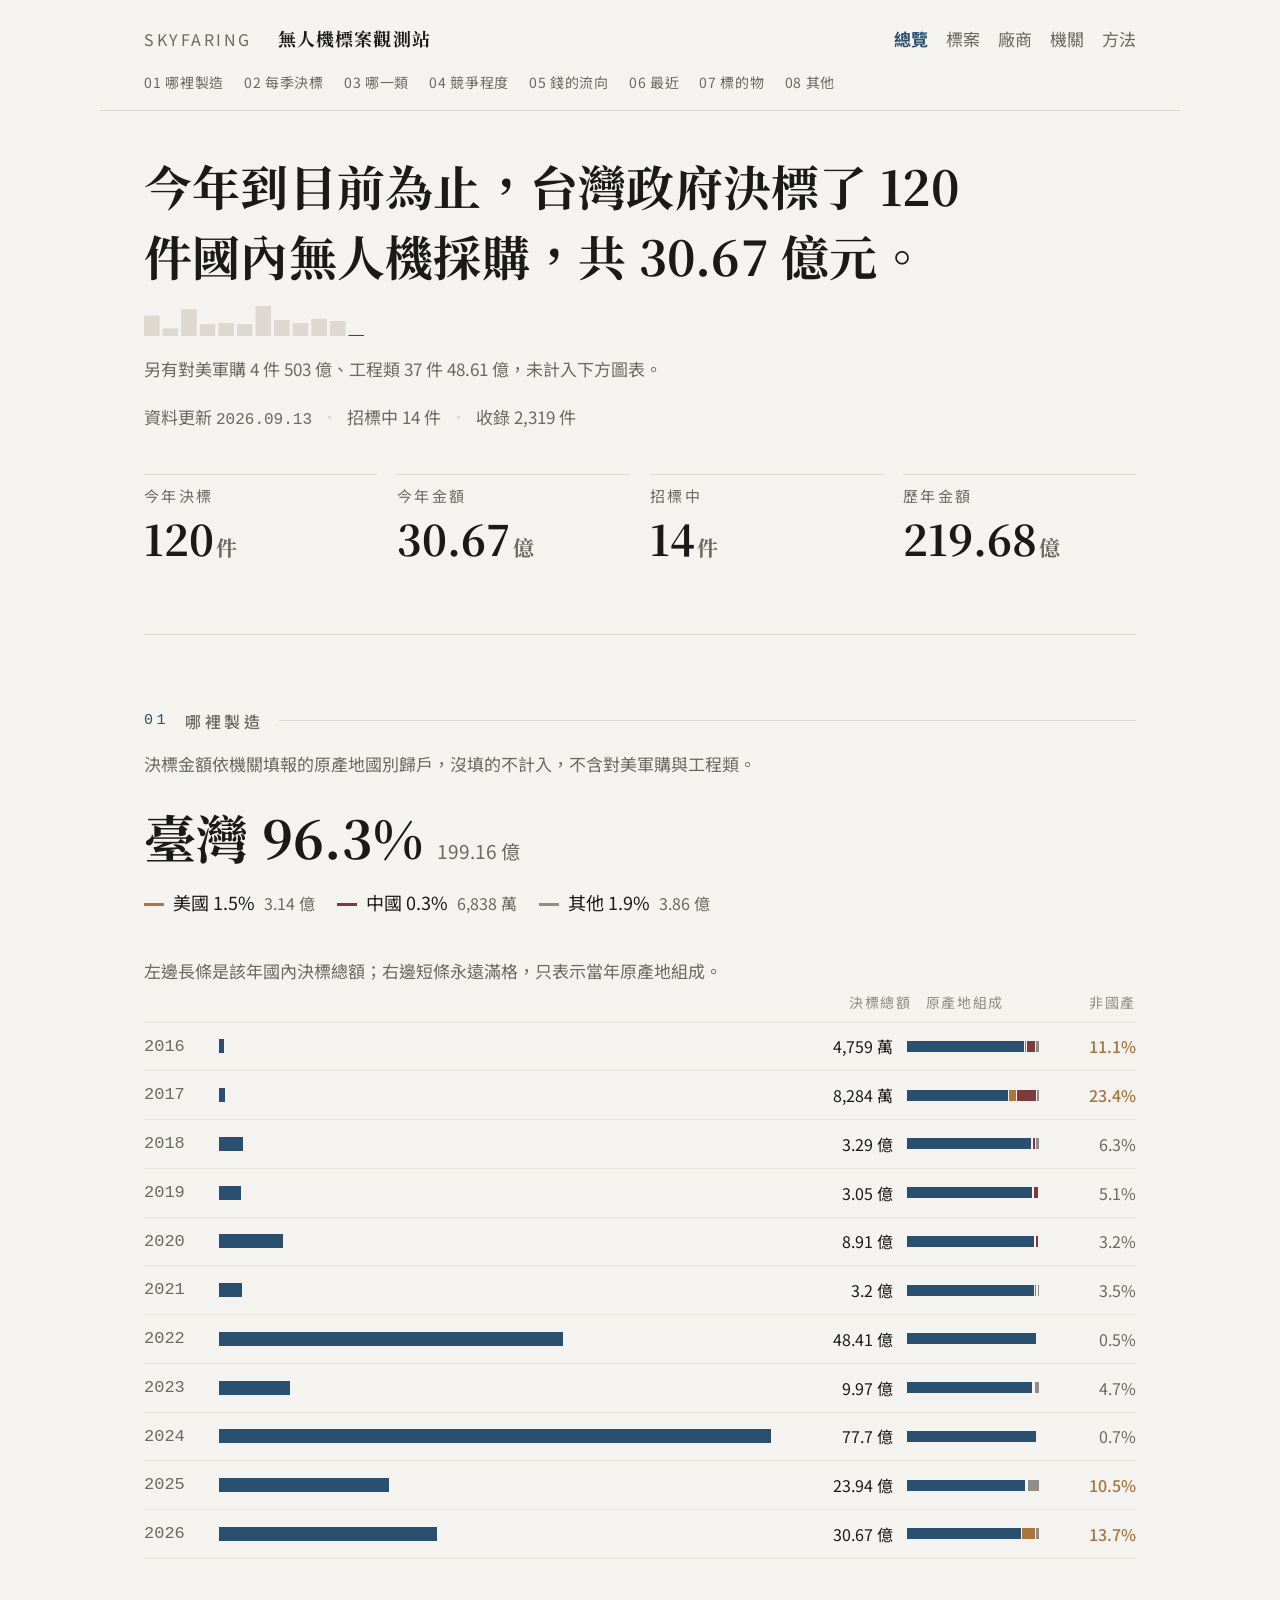
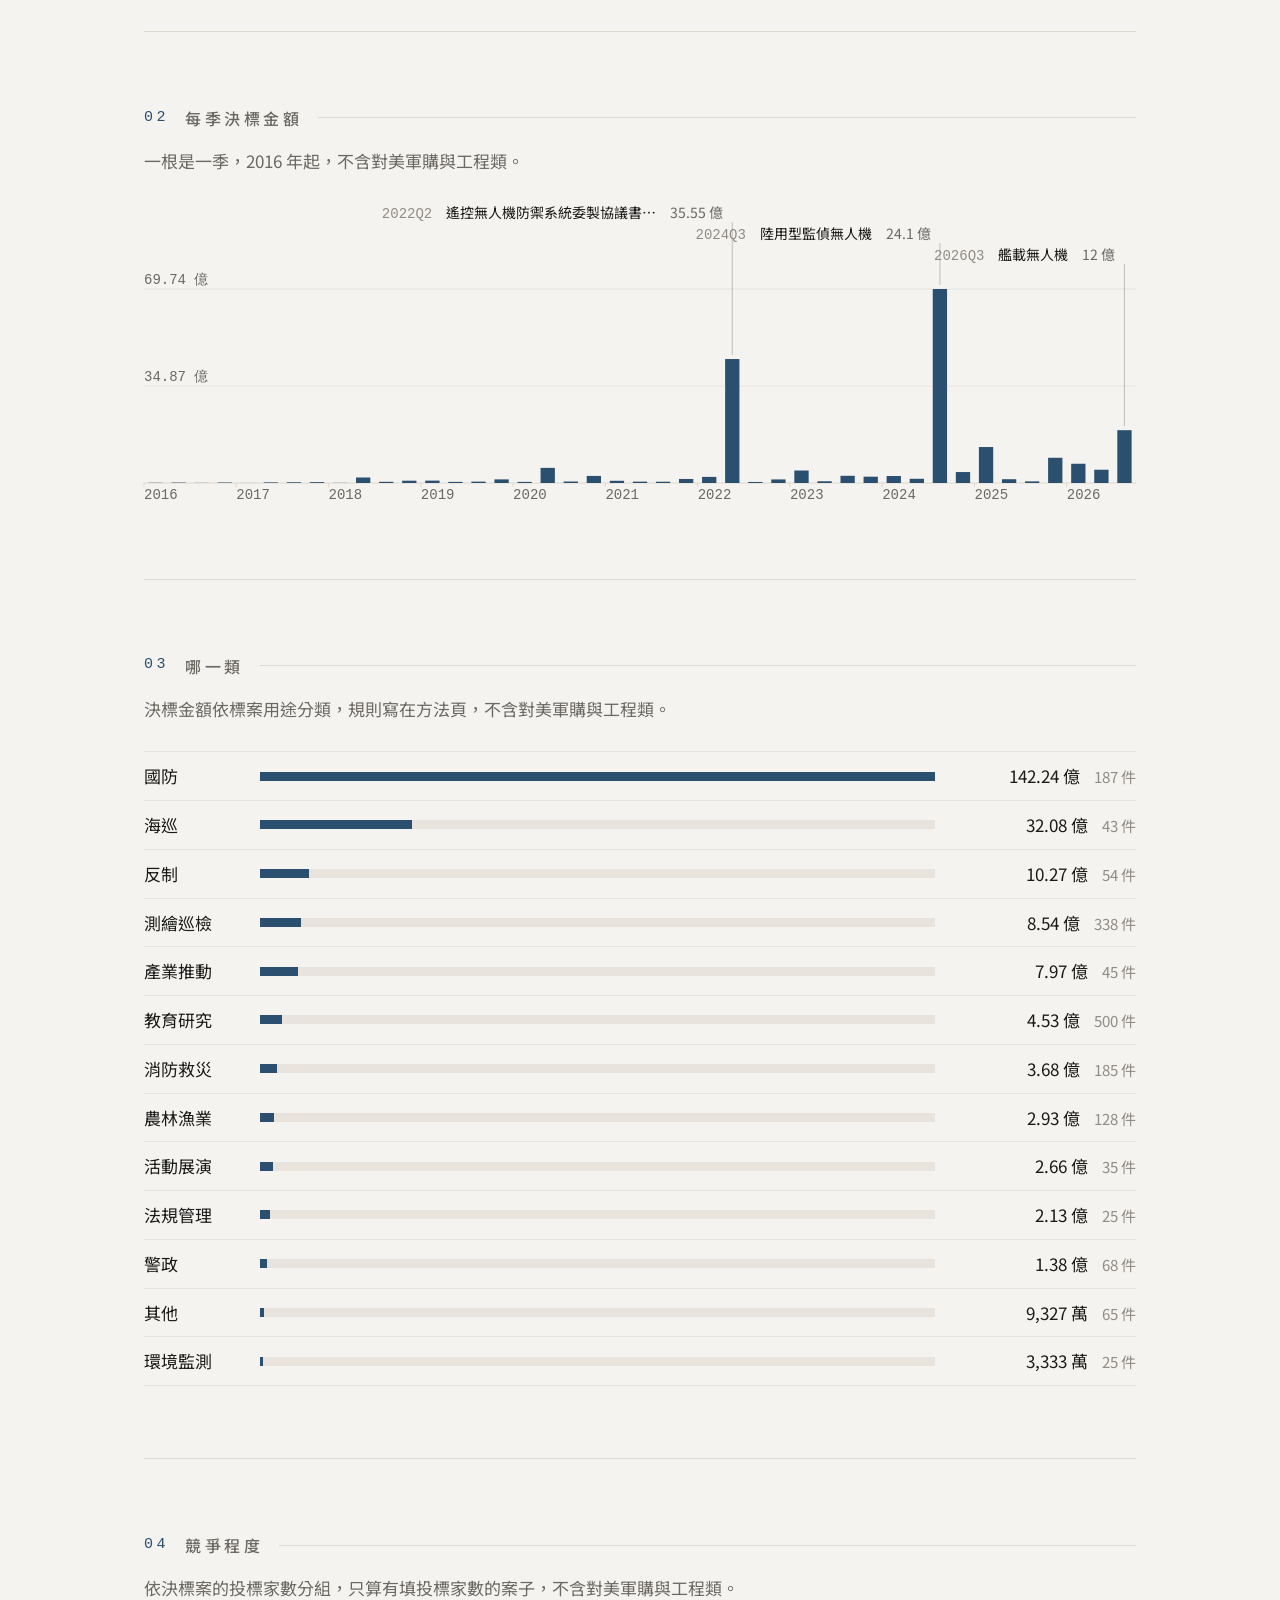
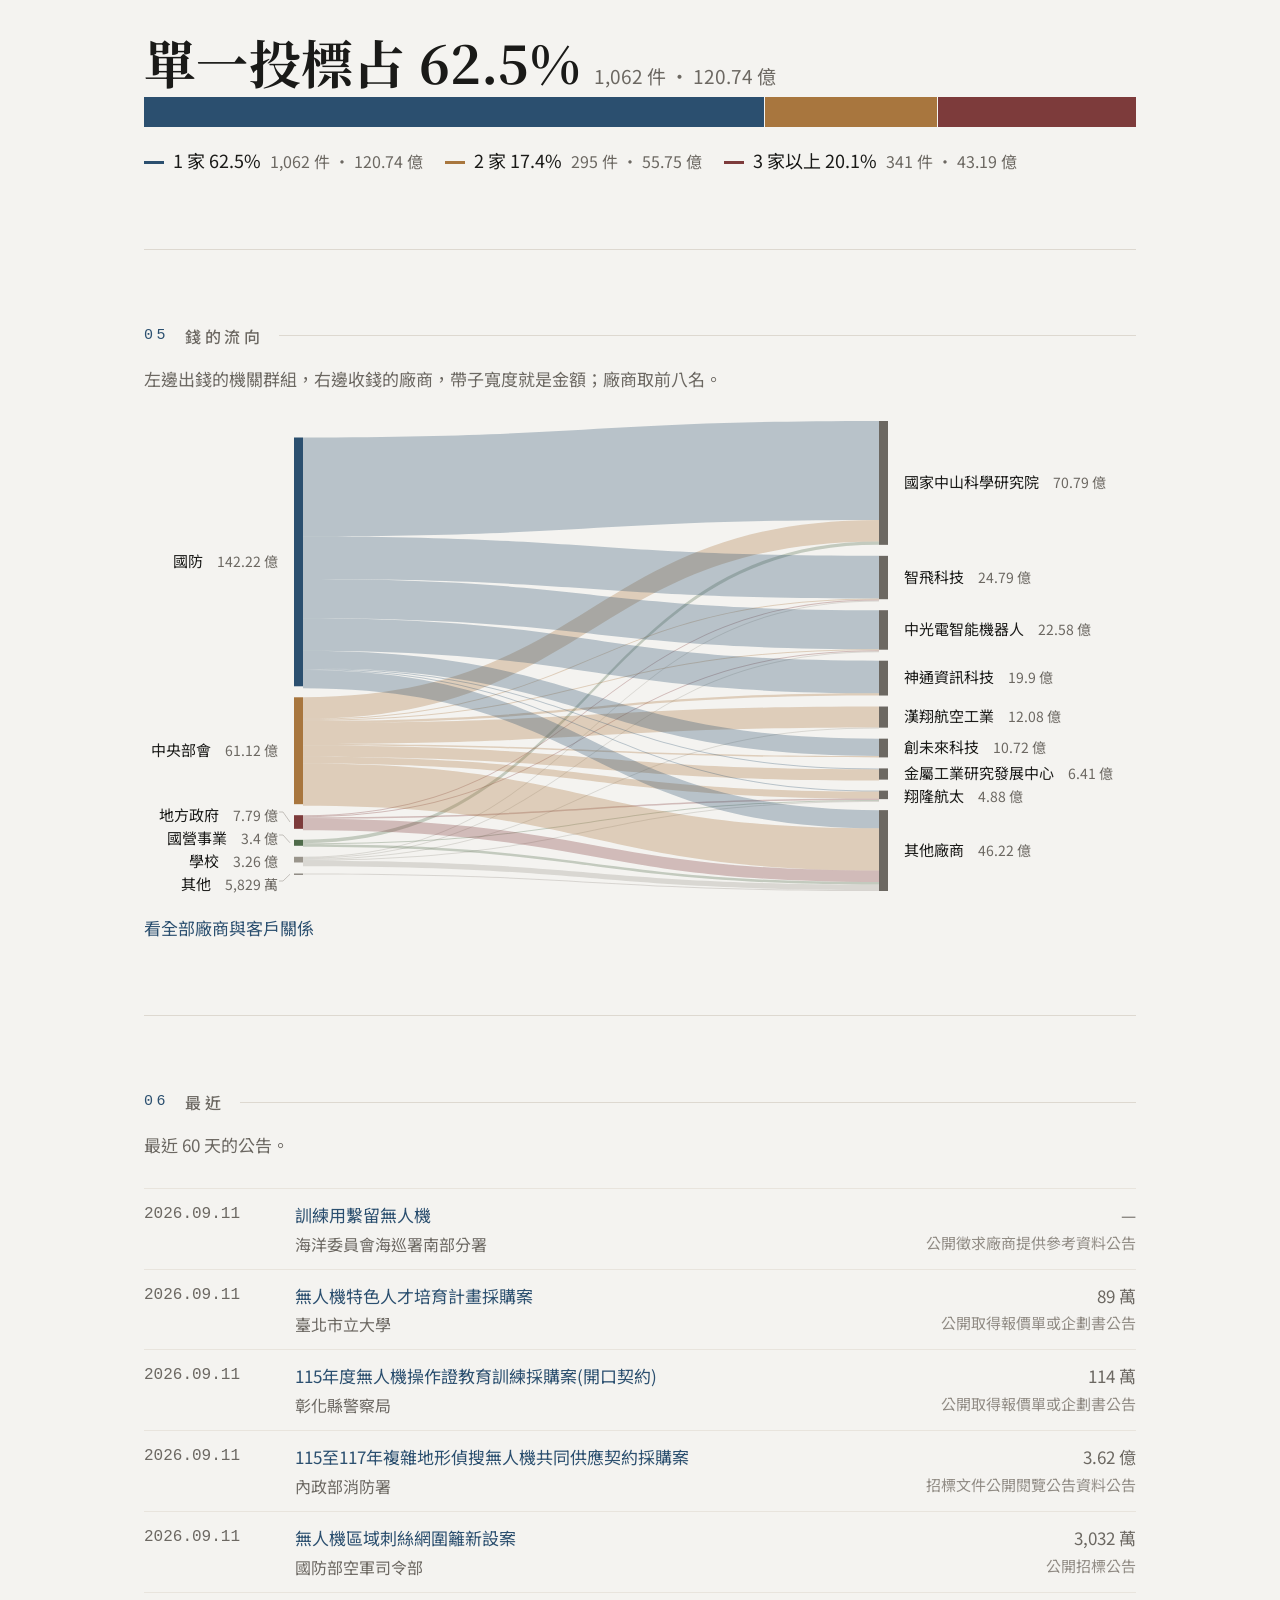
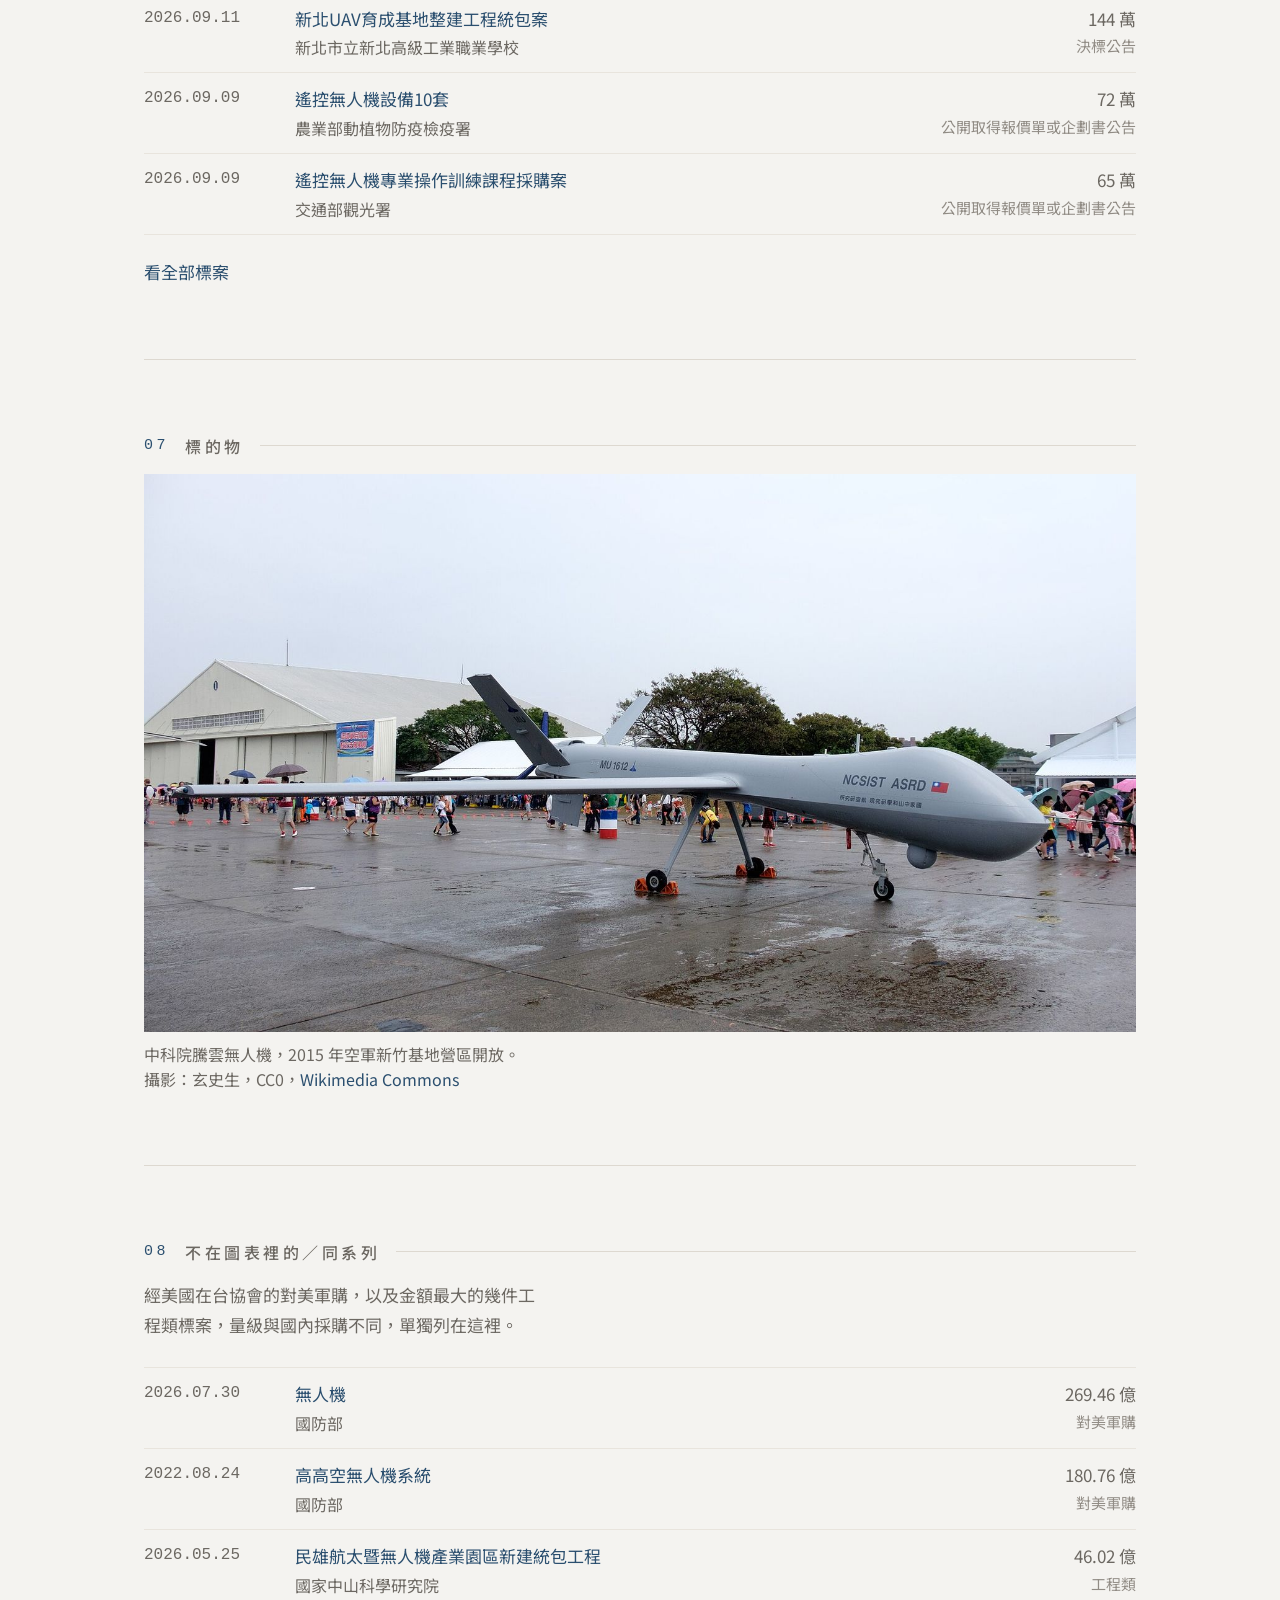
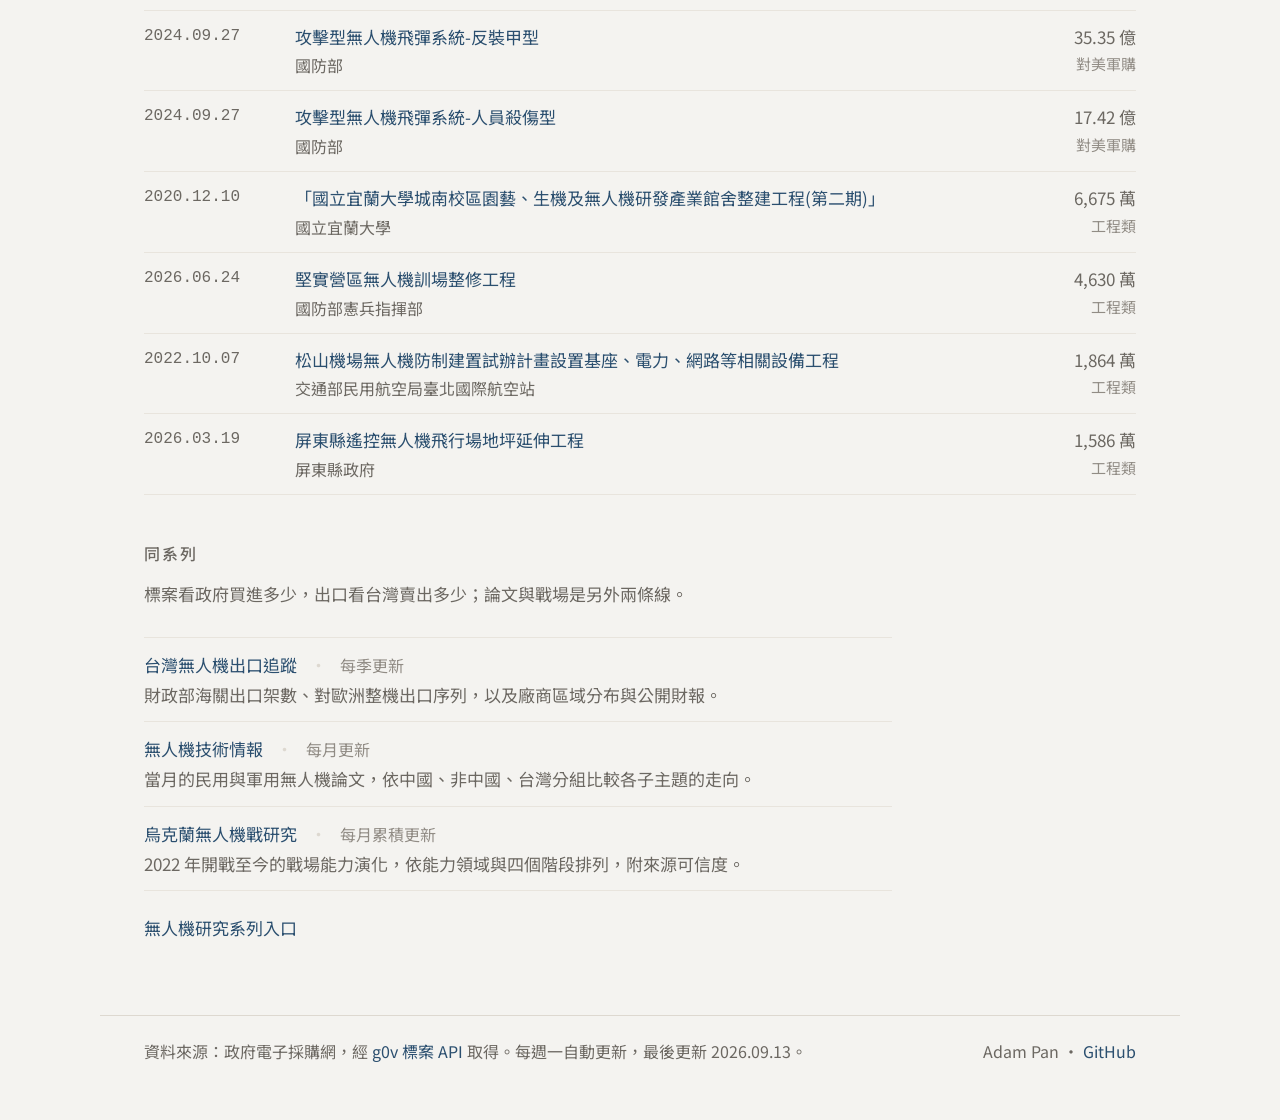
==== commit fa9bbef6: "design v3：節內導覽、hero 走勢圖、標案卡片分層、頁尾章節合併 首頁頁首加 01–08 節內導覽（手機橫向可捲），hero 大字下方加近 12 個月 決標件數 sparkline。「最近」" ====
--- a/index.html
+++ b/index.html
@@ -18,8 +18,8 @@
 <link rel="preconnect" href="https://fonts.gstatic.com" crossorigin>
 <link rel="stylesheet" href="https://fonts.googleapis.com/css2?family=Noto+Sans+TC:wght@400;500&family=Noto+Serif+TC:wght@700&display=swap">
 <link rel="icon" href="favicon.svg" type="image/svg+xml">
-<link rel="stylesheet" href="assets/style.css?v=14">
-<script type="module" src="assets/index.js?v=14"></script>
+<link rel="stylesheet" href="assets/style.css?v=15">
+<script type="module" src="assets/index.js?v=15"></script>
 </head>
 <body>
 
@@ -35,10 +35,22 @@
   </nav>
 </header>
 
+<nav class="secnav" aria-label="本頁章節">
+  <a href="#h-origin">01 哪裡製造</a>
+  <a href="#h-quarter">02 每季決標</a>
+  <a href="#h-category">03 哪一類</a>
+  <a href="#h-comp">04 競爭程度</a>
+  <a href="#h-flow">05 錢的流向</a>
+  <a href="#h-recent">06 最近</a>
+  <a href="#h-photo">07 標的物</a>
+  <a href="#h-offbook">08 其他</a>
+</nav>
+
 <main class="col">
 
   <section class="hero" aria-labelledby="lede">
     <h1 class="serif lede" id="lede">載入中…</h1>
+    <div class="spark" id="hero-spark" role="img"></div>
     <p class="meta" id="hero-aside" hidden></p>
     <p class="meta" id="hero-meta"></p>
 
@@ -118,14 +130,8 @@
     <p class="more"><a href="tenders">看全部標案</a></p>
   </section>
 
-  <section id="offbook" aria-labelledby="h-offbook" hidden>
-    <h2 class="sec-h" id="h-offbook"><span class="sec-n">07</span><span>不在圖表裡的</span></h2>
-    <p class="note">經美國在台協會的對美軍購，以及金額最大的幾件工程類標案，量級與國內採購不同，單獨列在這裡。</p>
-    <ul class="recent" id="offbook-list"></ul>
-  </section>
-
   <section aria-labelledby="h-photo">
-    <h2 class="sec-h" id="h-photo"><span class="sec-n">08</span><span>標的物</span></h2>
+    <h2 class="sec-h" id="h-photo"><span class="sec-n">07</span><span>標的物</span></h2>
     <figure class="photo">
       <img src="assets/img/tengyun-hsinchu-2015.jpg" width="1600" height="900" loading="lazy" decoding="async"
            alt="停機坪上靜態展示的中科院騰雲大型無人機，機身標示 NCSIST ASRD。">
@@ -136,8 +142,12 @@
     </figure>
   </section>
 
-  <section aria-labelledby="h-series">
-    <h2 class="sec-h" id="h-series"><span class="sec-n">09</span><span>同系列</span></h2>
+  <section aria-labelledby="h-offbook">
+    <h2 class="sec-h" id="h-offbook"><span class="sec-n">08</span><span>不在圖表裡的／同系列</span></h2>
+    <p class="note" id="offbook-note">經美國在台協會的對美軍購，以及金額最大的幾件工程類標案，量級與國內採購不同，單獨列在這裡。</p>
+    <ul class="recent" id="offbook-list"></ul>
+
+    <h3 class="sub-h">同系列</h3>
     <p class="note">標案看政府買進多少，出口看台灣賣出多少；論文與戰場是另外兩條線。</p>
     <ul class="series">
       <li>
--- a/assets/style.css
+++ b/assets/style.css
@@ -155,6 +155,46 @@
 .nav a[aria-current="page"] {
   font-weight: 700;
   color: var(--link);
+}
+
+/* ---------- 節內導覽（首頁） ---------- */
+
+.secnav {
+  display: flex;
+  gap: 20px;
+  max-width: var(--col);
+  margin: 0 auto;
+  padding: 0 var(--pad) 16px;
+  overflow-x: auto;
+  scrollbar-width: none;
+  border-bottom: 1px solid var(--rule);
+  font-size: 14px;
+  letter-spacing: 0.05em;
+}
+
+.secnav::-webkit-scrollbar { display: none; }
+
+.secnav a {
+  flex: none;
+  white-space: nowrap;
+  color: var(--muted);
+}
+
+.secnav a:hover { color: var(--link); }
+
+/* ---------- hero 走勢小圖 ---------- */
+
+.spark { width: 220px; max-width: 100%; margin: 16px 0 0; }
+.spark svg { display: block; width: 100%; height: 30px; }
+.spark .bar { fill: var(--rule); }
+.spark .bar.on { fill: var(--accent); }
+
+.sub-h {
+  margin: 44px 0 12px;
+  font-weight: 500;
+  font-size: 16px;
+  letter-spacing: 0.14em;
+  color: var(--muted);
 }
 
 .col > section { padding-block: 52px; }
@@ -1021,20 +1061,32 @@
     width: auto;
   }
 
-  td.t-date { width: auto; font-size: 15px; }
-  td.t-title { width: auto; padding: 3px 0 5px; font-size: 17px; }
-  td.t-agency { width: auto; font-size: 16px; color: var(--muted); }
-
-  td.t-num, td.t-vendor, td.t-status {
+  /* 層次：標題最大最深、機關次之偏淡、決標金額自成一行右對齊、其餘細節最小 */
+  td.t-date { width: auto; font-size: 14px; color: var(--faint); }
+  td.t-title { width: auto; padding: 4px 0 3px; font-size: 18px; }
+  td.t-agency { width: auto; font-size: 15px; color: var(--muted); }
+
+  td.t-award {
+    display: flex;
+    justify-content: space-between;
+    align-items: baseline;
+    width: 100%;
+    margin-top: 8px;
+    font-size: 18px;
+    color: var(--fg);
+  }
+
+  td.t-award::before { content: attr(data-l); font-size: 14px; color: var(--muted); }
+
+  td.t-budget, td.t-vendor, td.t-status {
     display: inline;
     width: auto;
     text-align: left;
-    font-size: 16px;
+    font-size: 15px;
     color: var(--muted);
   }
 
-  td.t-num::before { content: attr(data-l) " "; color: var(--faint); }
-  td.t-num + td.t-num::before { content: " · " attr(data-l) " "; }
+  td.t-budget::before { content: attr(data-l) " "; color: var(--faint); }
   td.t-vendor::before { content: " · "; color: var(--rule); }
   td.t-status::before { content: " · "; color: var(--rule); }
 
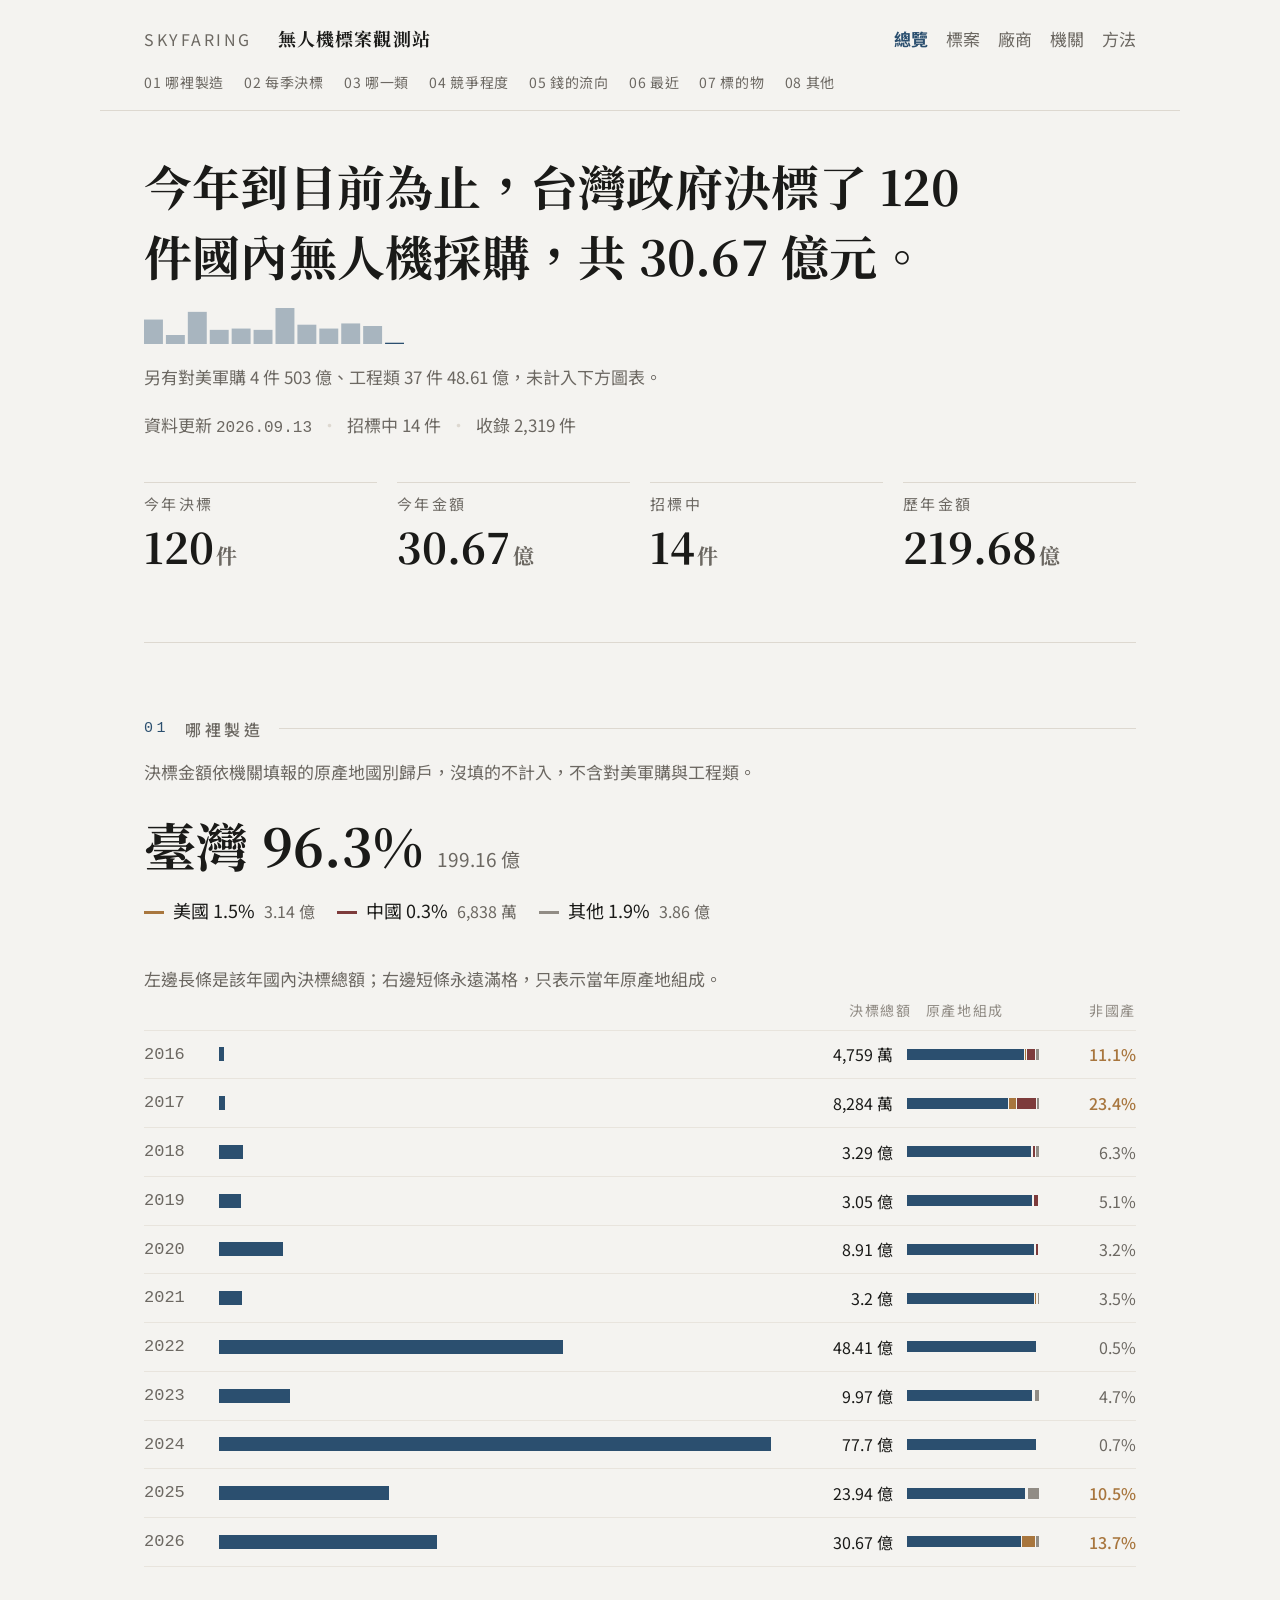
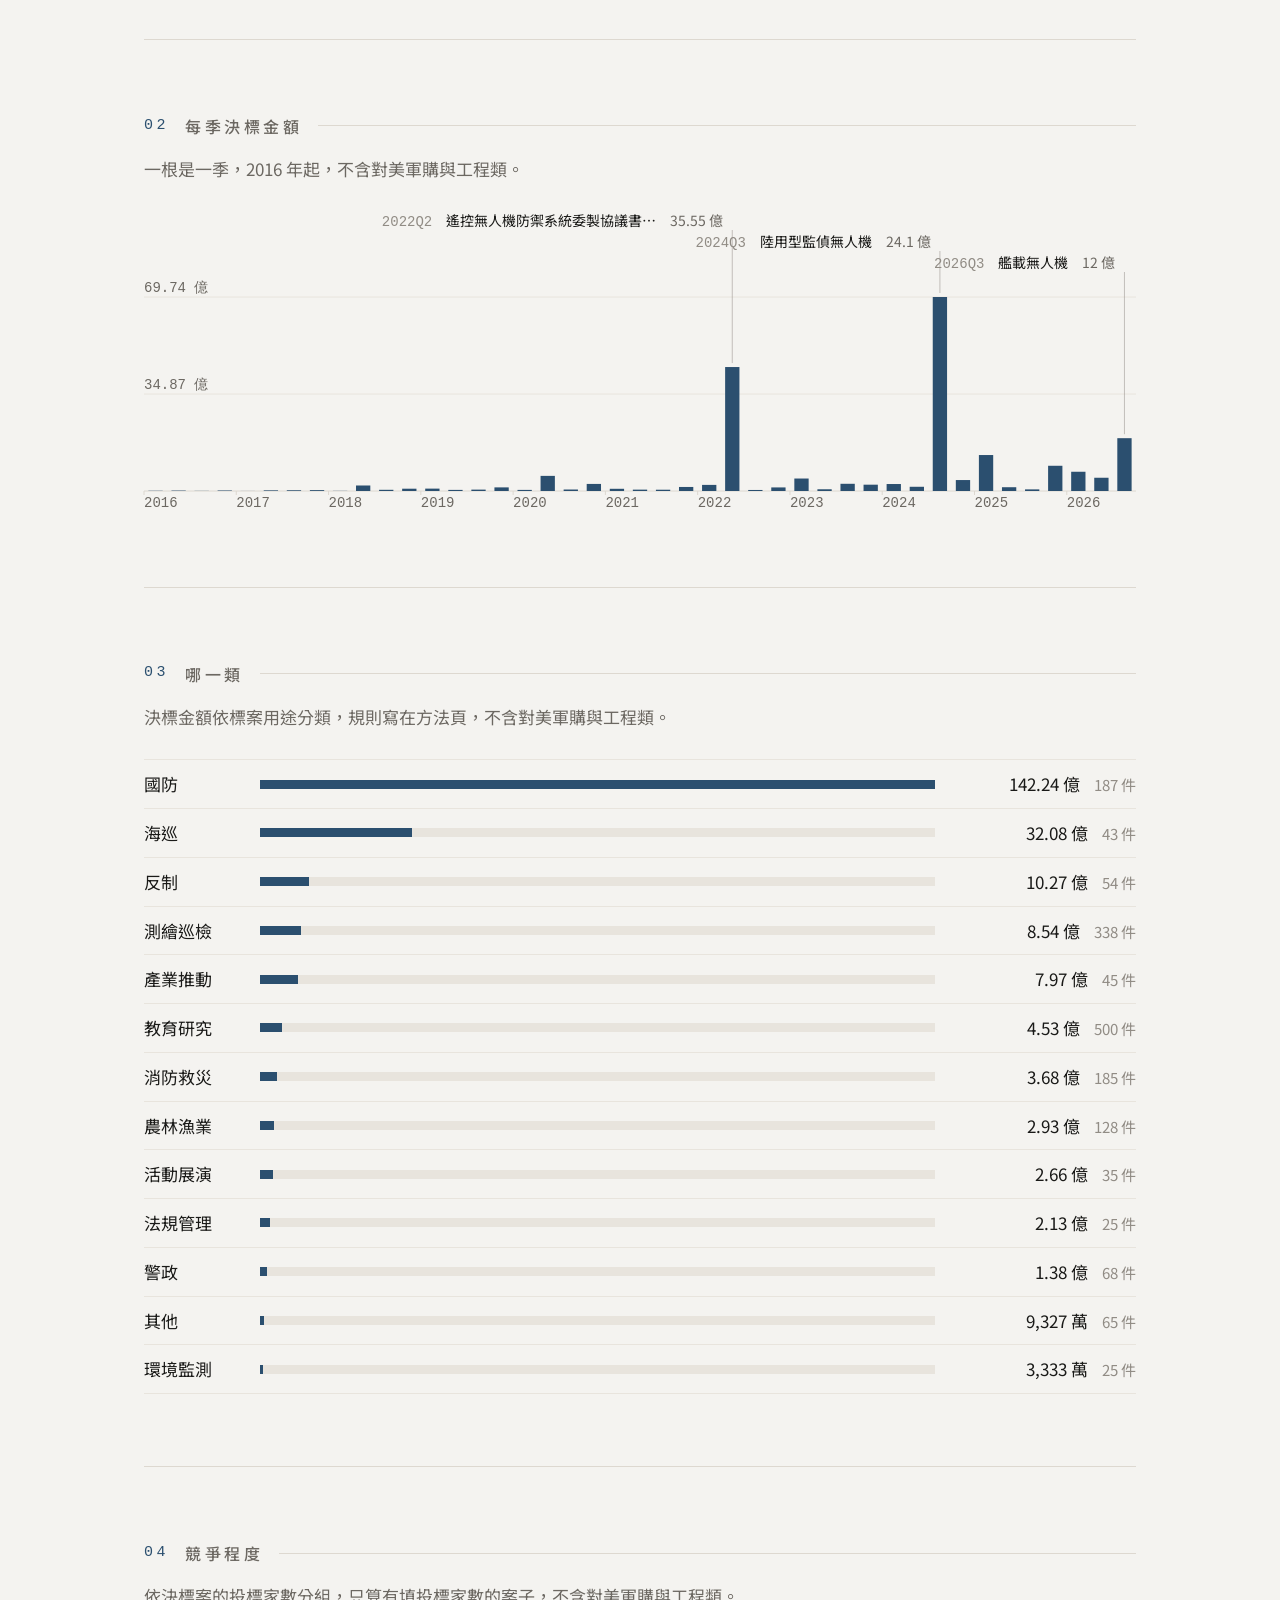
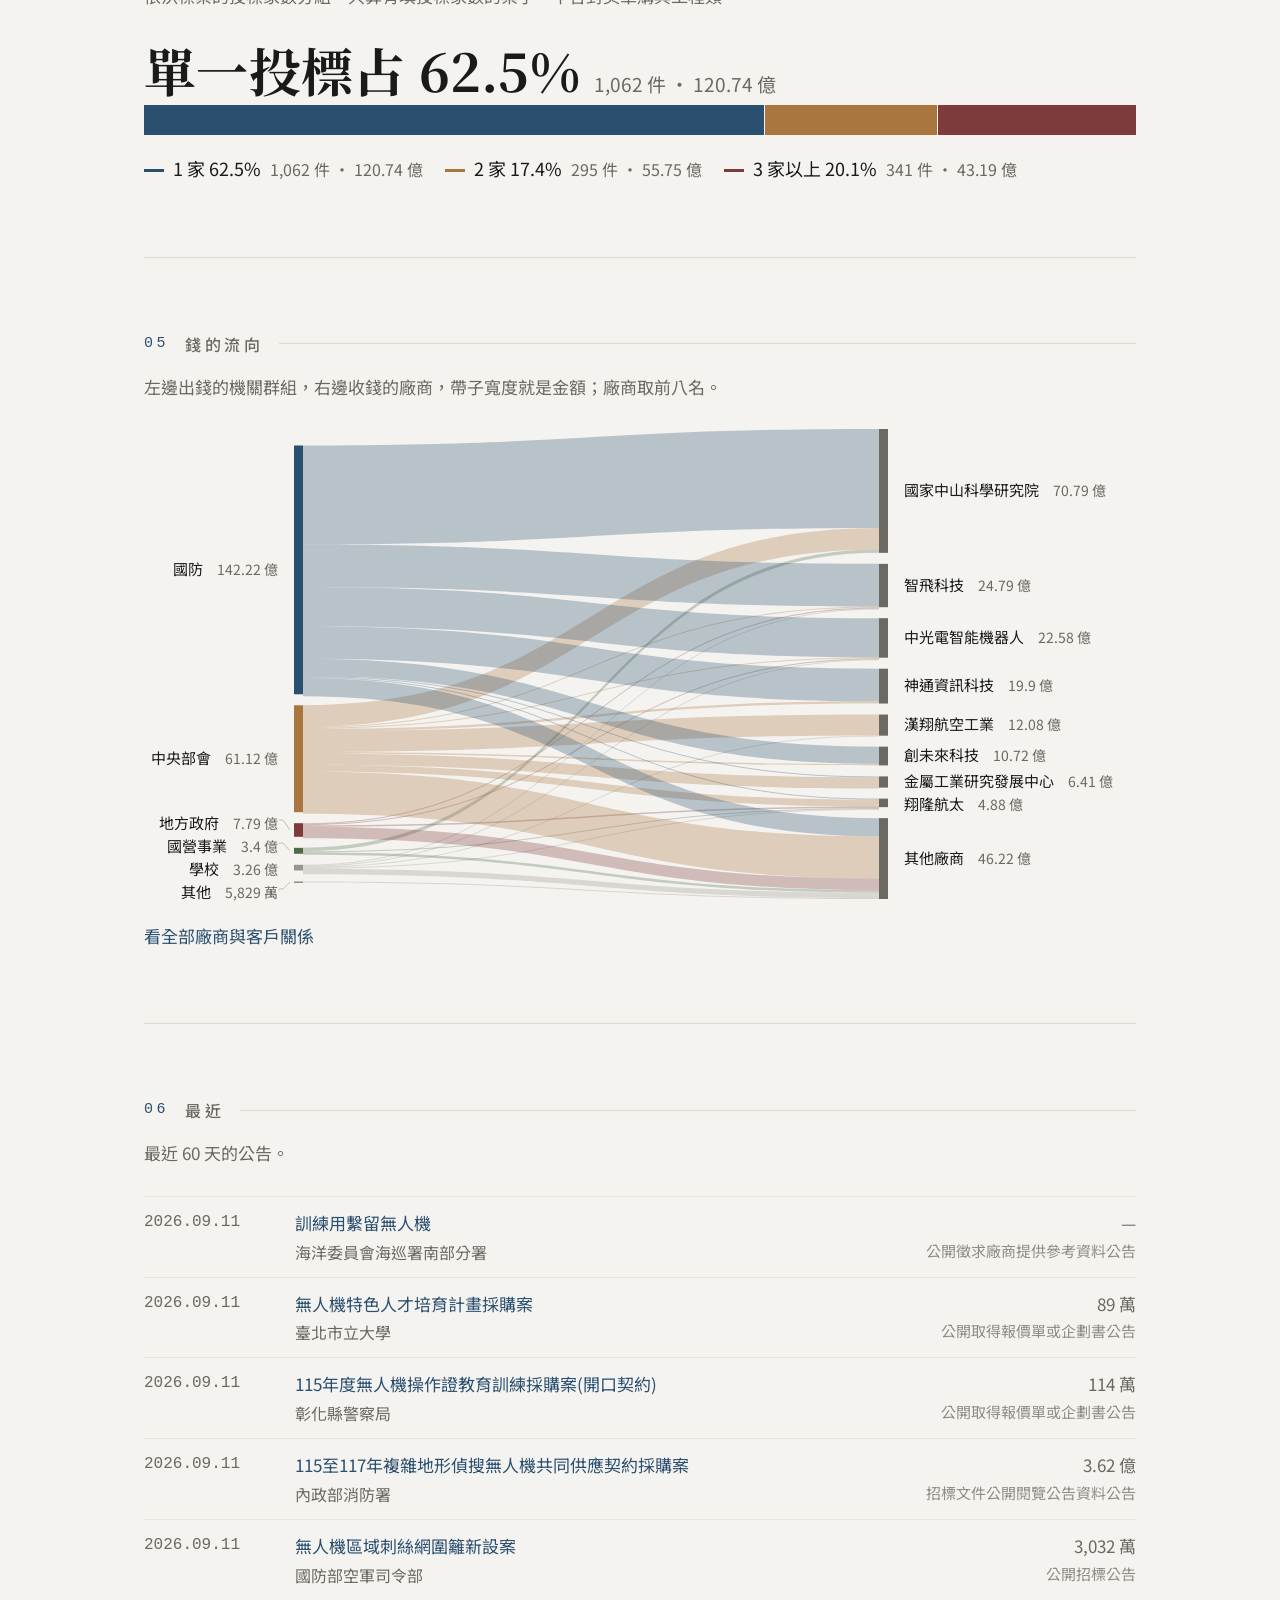
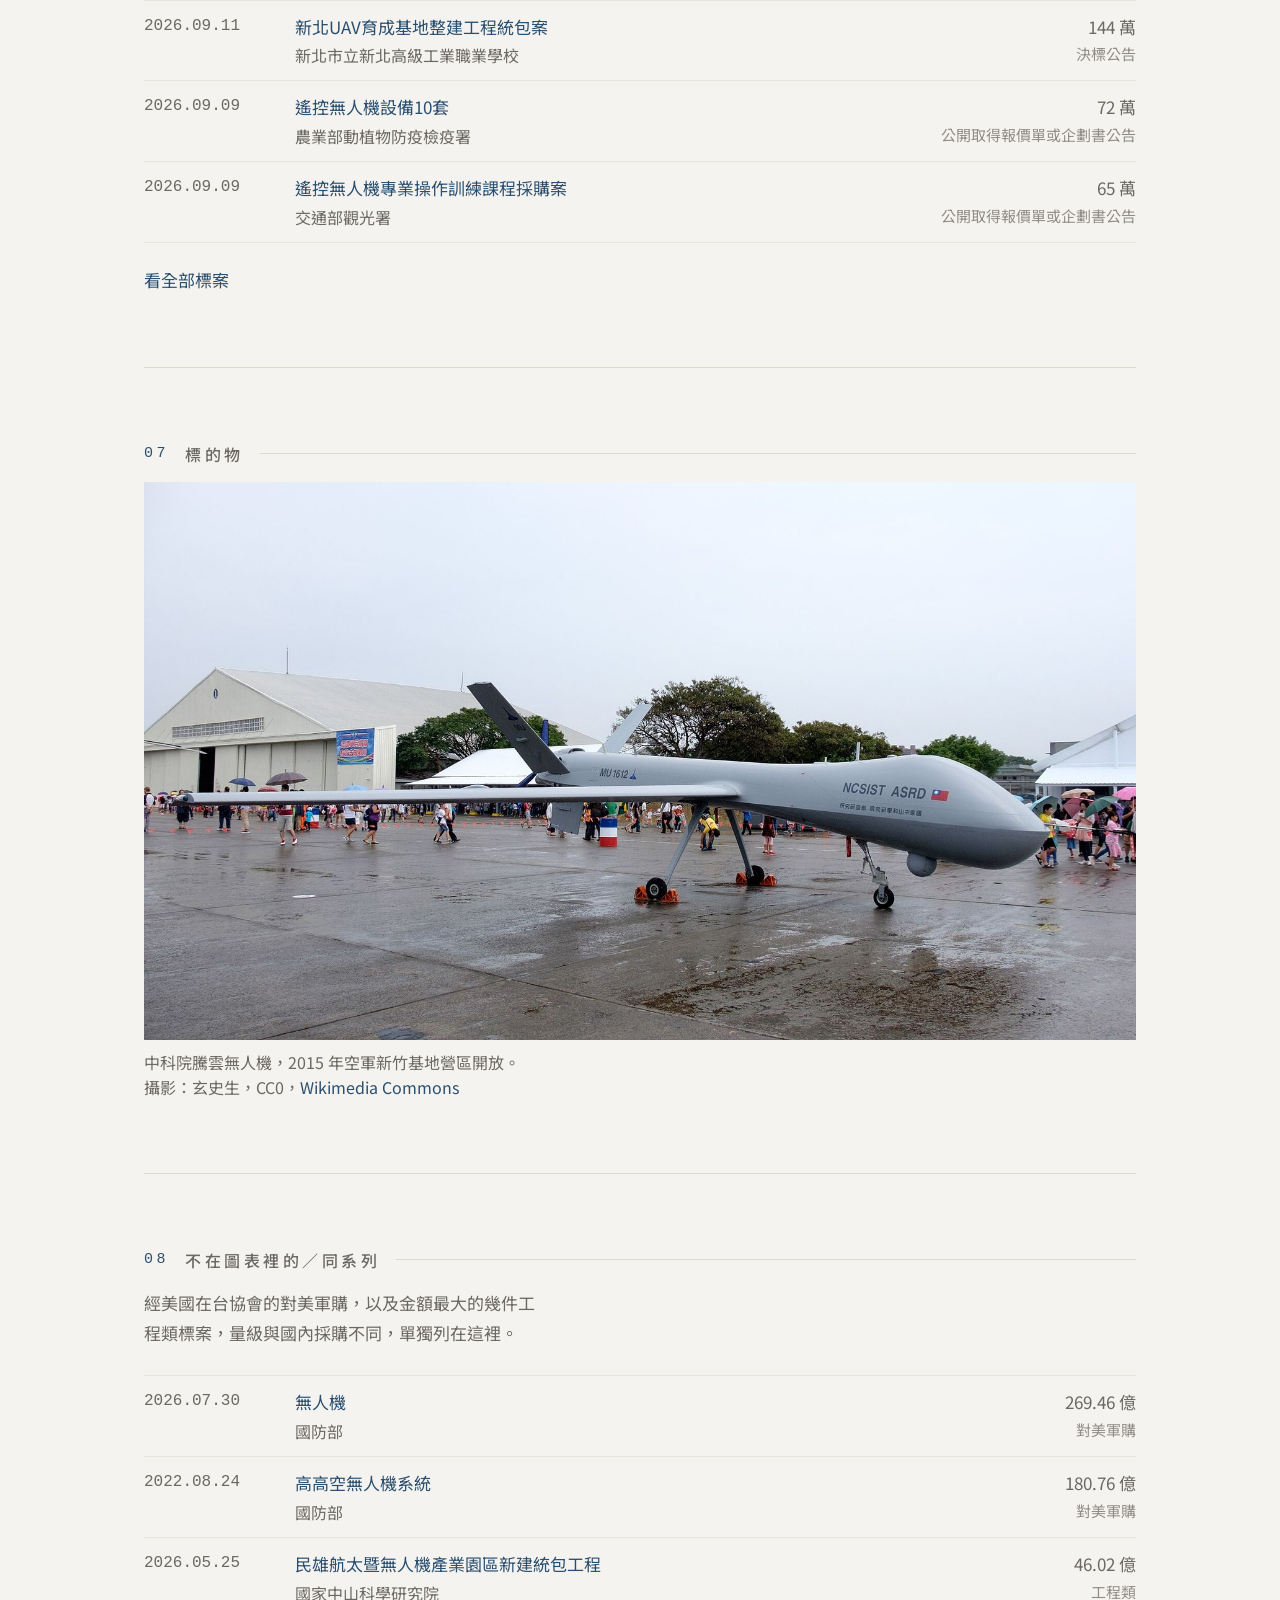
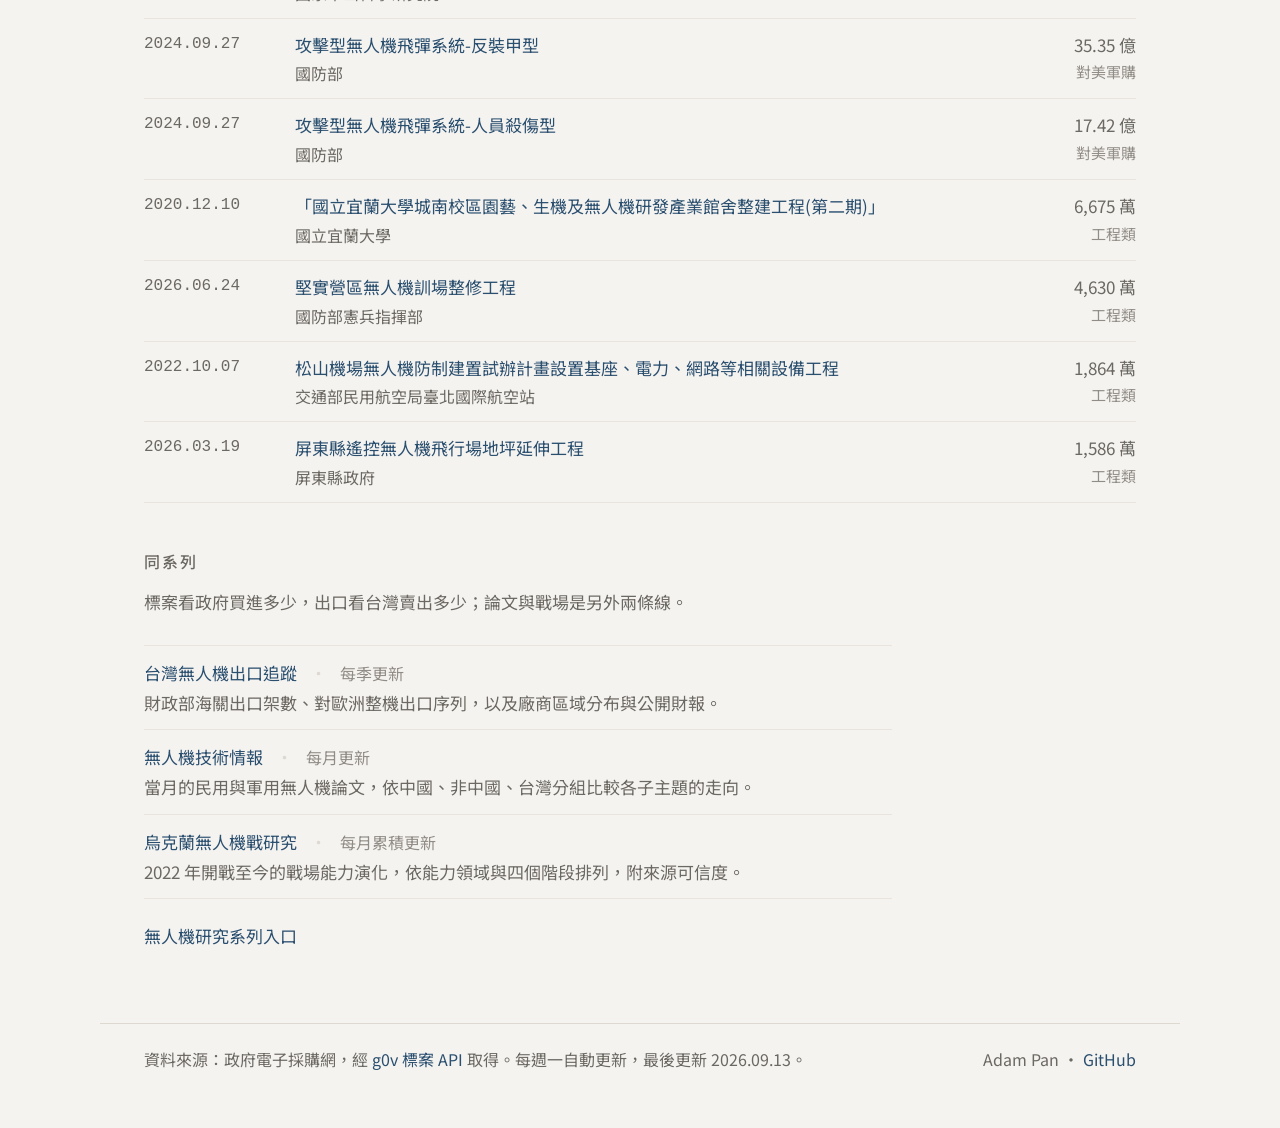
==== commit 2dd1a1aa: "design v3.1: 迷你走勢圖加深，meta 行不拆字 Co-Authored-By: Claude Fable 5.1 <noreply@anthropic.com>" ====
--- a/index.html
+++ b/index.html
@@ -18,8 +18,8 @@
 <link rel="preconnect" href="https://fonts.gstatic.com" crossorigin>
 <link rel="stylesheet" href="https://fonts.googleapis.com/css2?family=Noto+Sans+TC:wght@400;500&family=Noto+Serif+TC:wght@700&display=swap">
 <link rel="icon" href="favicon.svg" type="image/svg+xml">
-<link rel="stylesheet" href="assets/style.css?v=15">
-<script type="module" src="assets/index.js?v=15"></script>
+<link rel="stylesheet" href="assets/style.css?v=16">
+<script type="module" src="assets/index.js?v=16"></script>
 </head>
 <body>
 
--- a/assets/style.css
+++ b/assets/style.css
@@ -184,10 +184,10 @@
 
 /* ---------- hero 走勢小圖 ---------- */
 
-.spark { width: 220px; max-width: 100%; margin: 16px 0 0; }
-.spark svg { display: block; width: 100%; height: 30px; }
-.spark .bar { fill: var(--rule); }
-.spark .bar.on { fill: var(--accent); }
+.spark { width: 260px; max-width: 100%; margin: 18px 0 0; }
+.spark svg { display: block; width: 100%; height: 36px; }
+.spark .bar { fill: var(--accent); opacity: .38; }
+.spark .bar.on { opacity: 1; }
 
 .sub-h {
   margin: 44px 0 12px;
@@ -256,7 +256,7 @@
   line-height: 1.4;
 }
 
-.meta { margin: 18px 0 0; font-size: 17px; color: var(--muted); }
+.meta { margin: 18px 0 0; font-size: 17px; color: var(--muted); word-break: keep-all; }
 .meta .sep { padding: 0 9px; color: var(--rule); }
 .meta time { font-family: var(--mono); font-size: 16px; }
 
